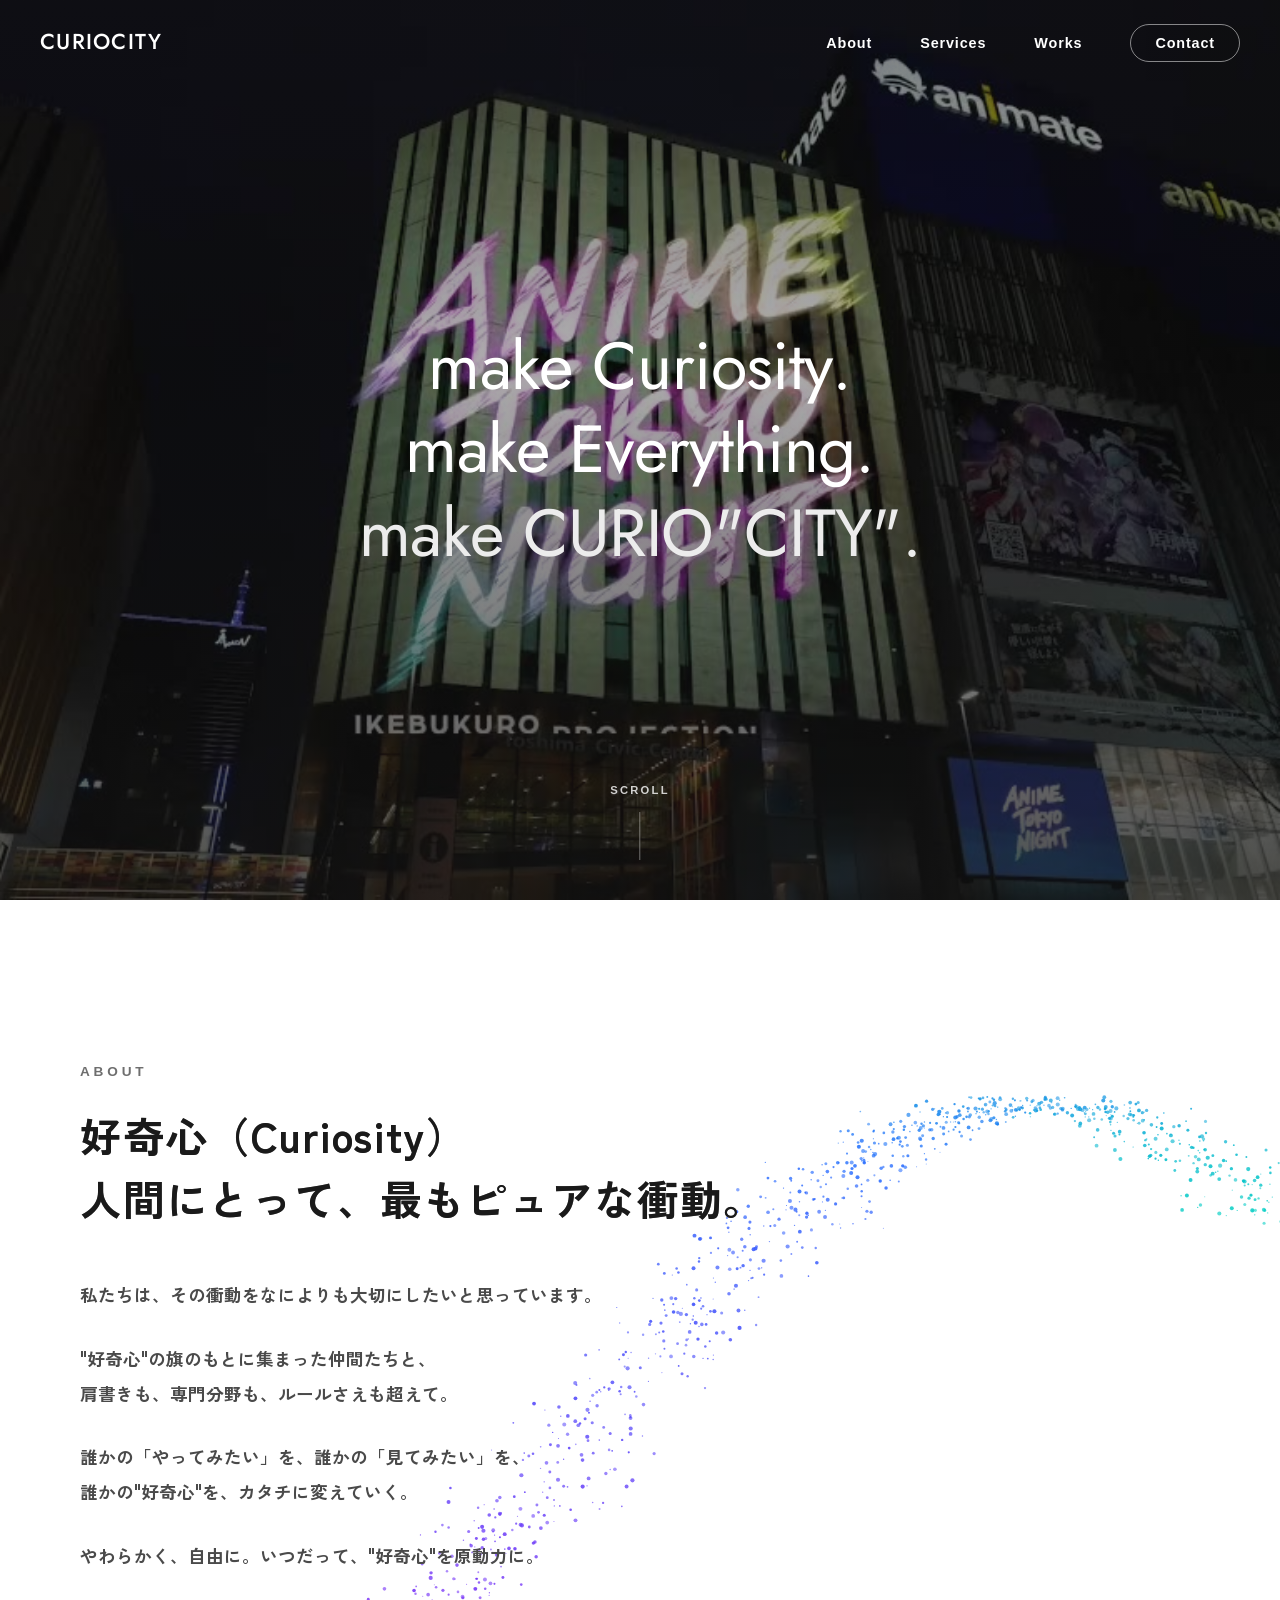
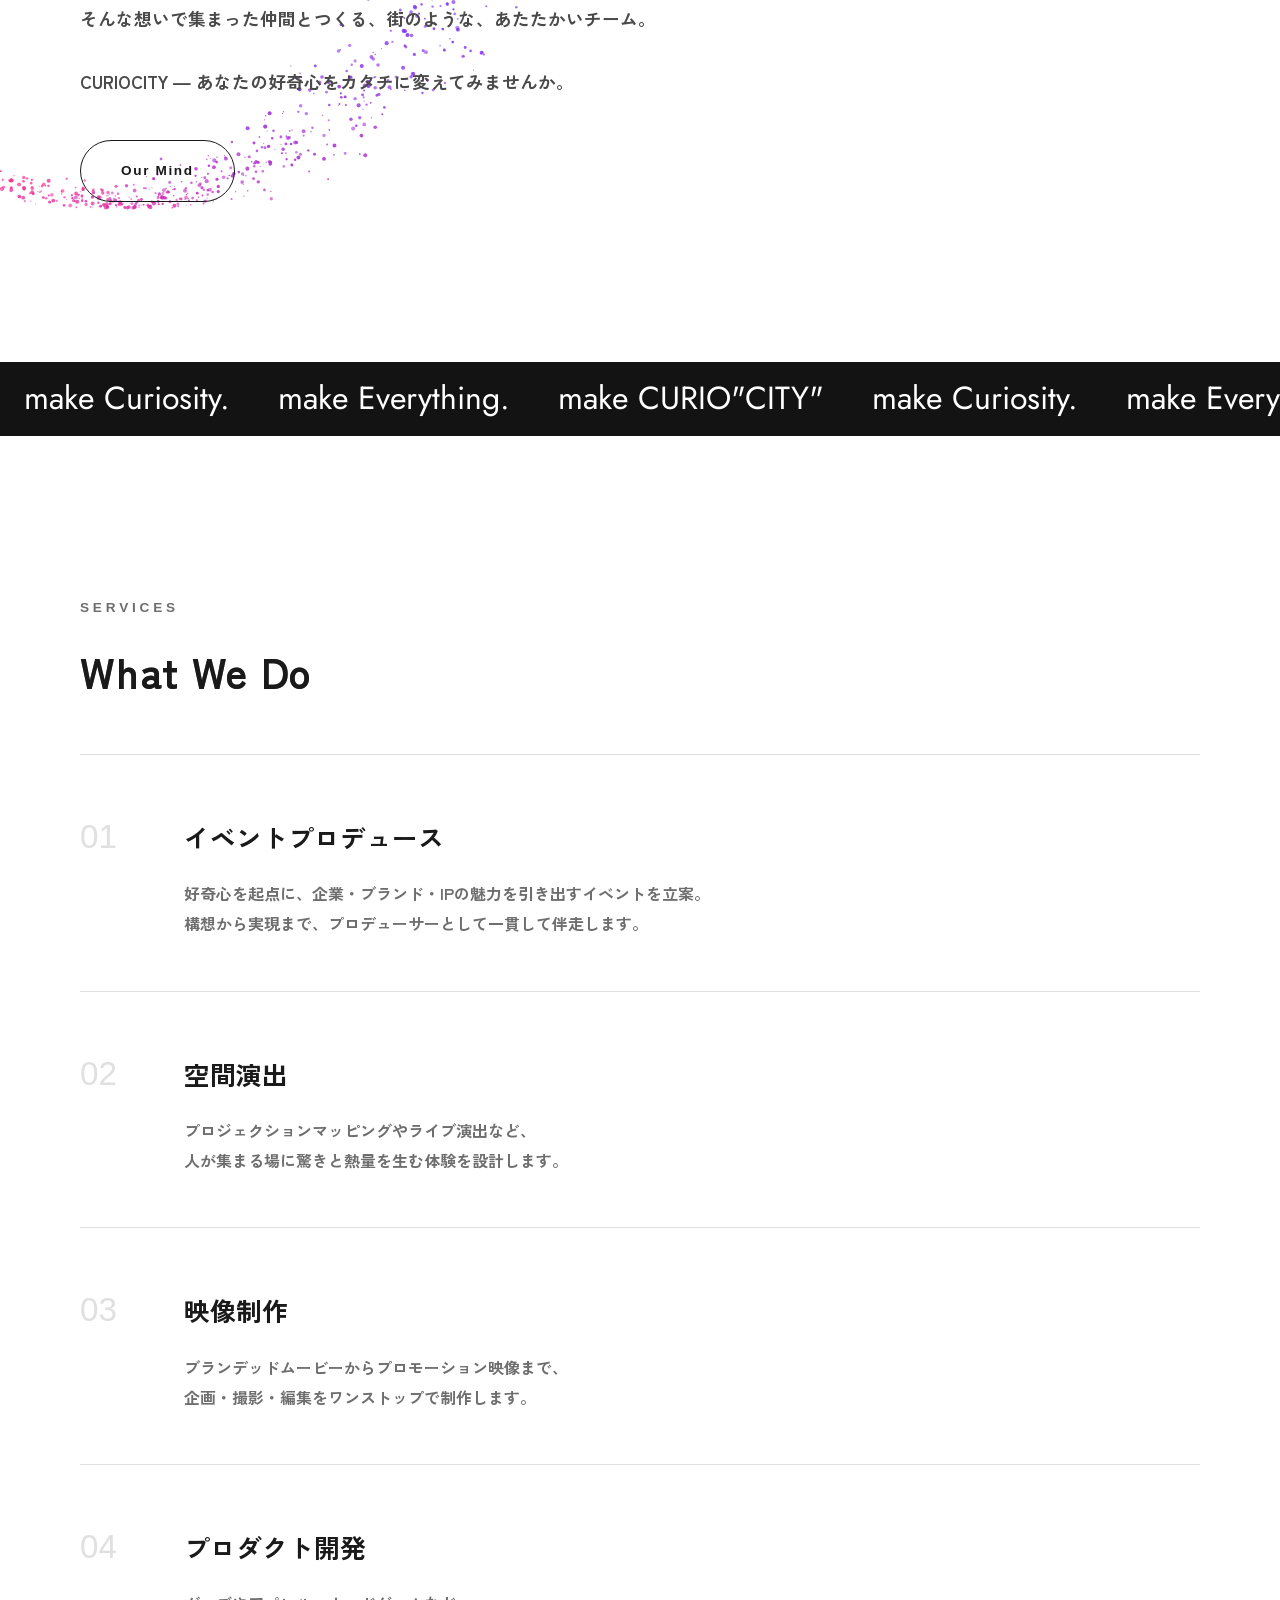
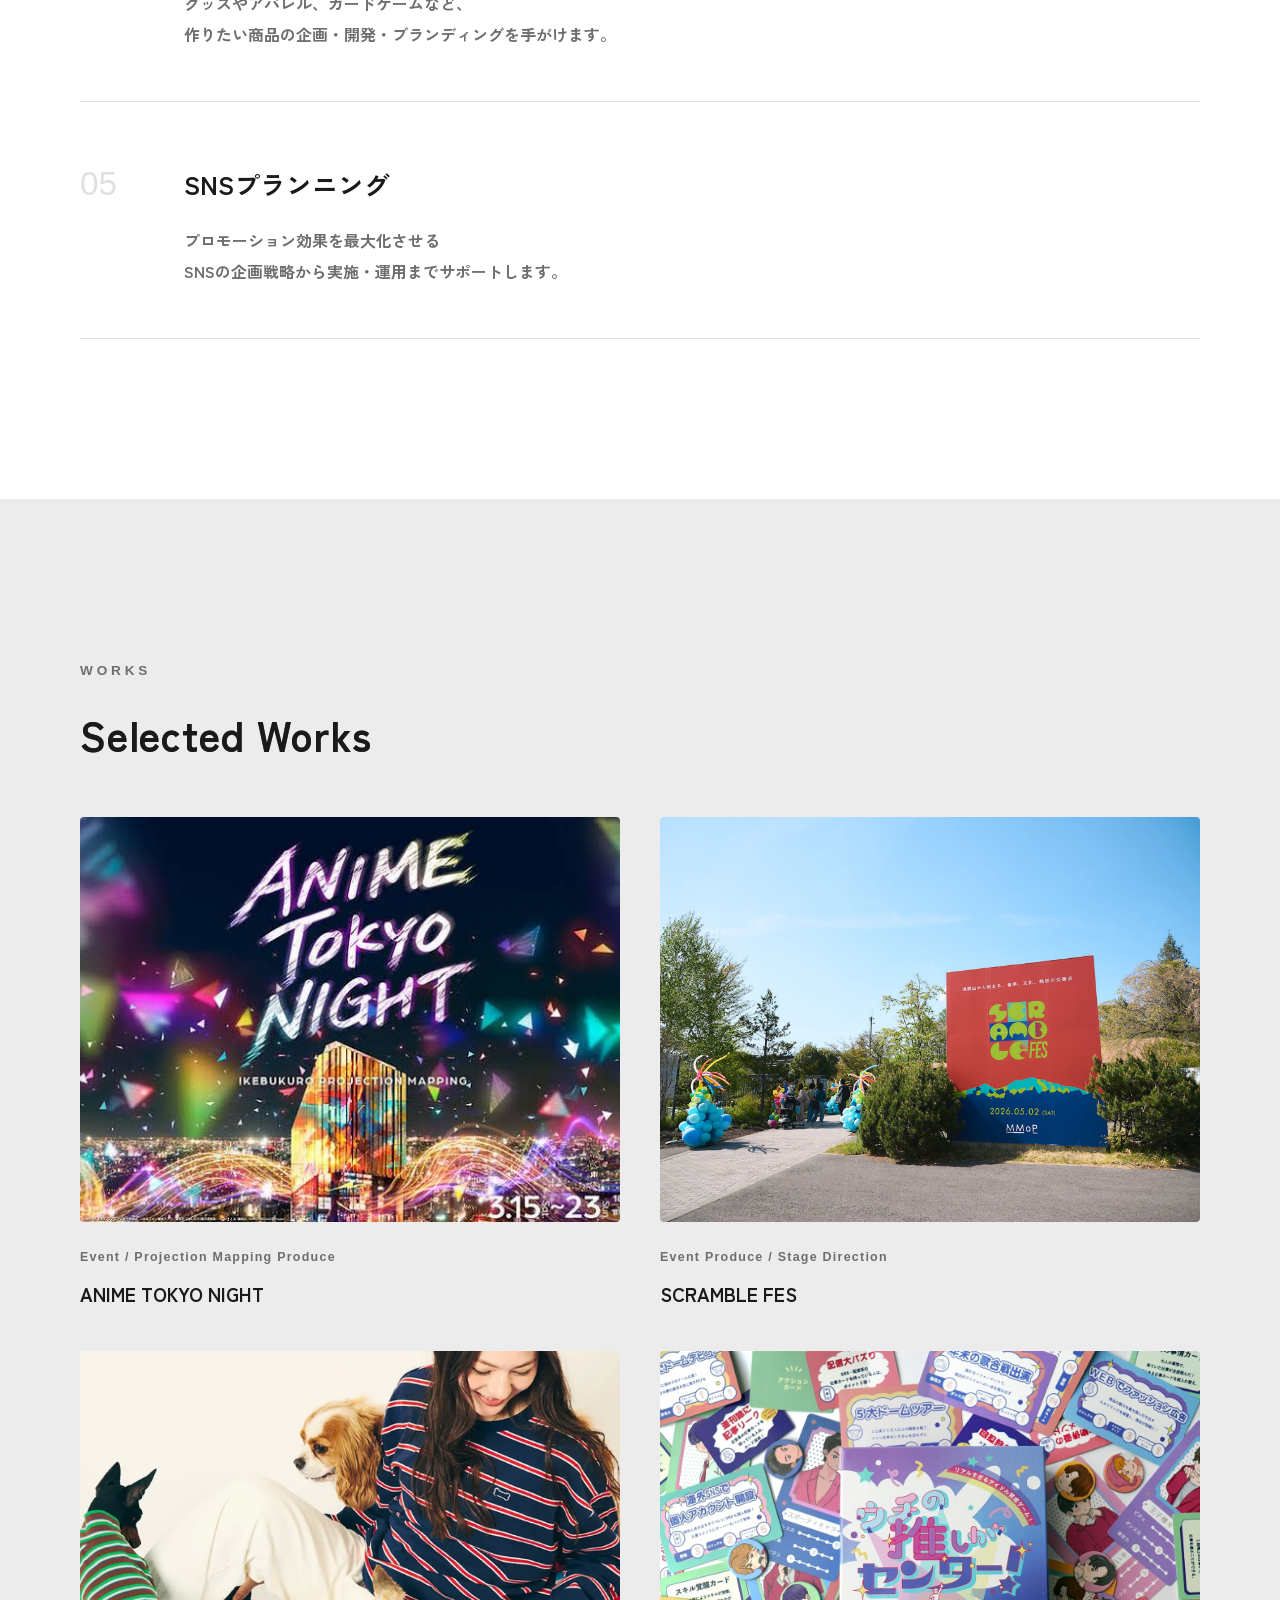
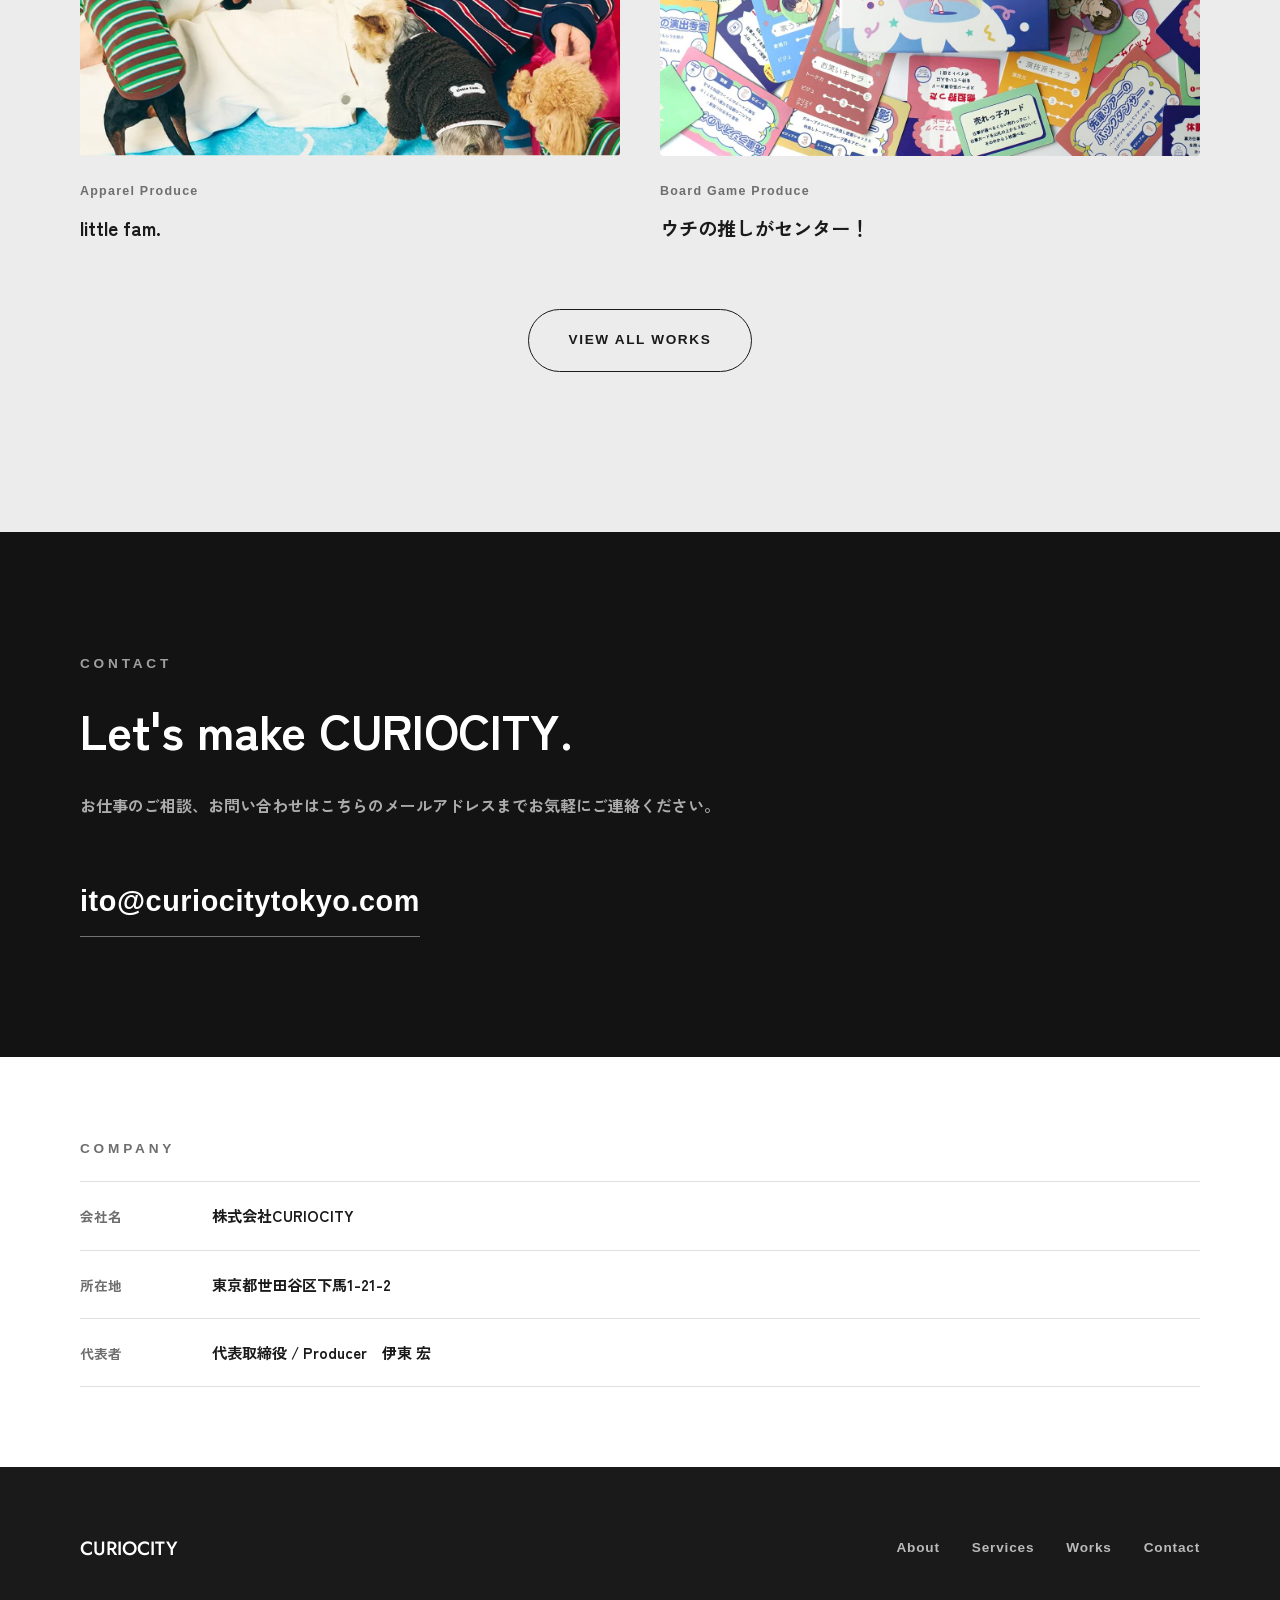
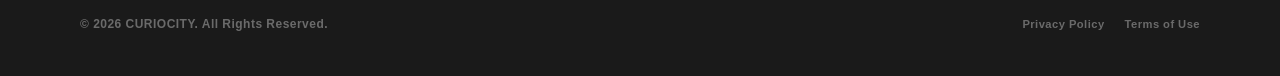
==== index.html @ e8bd50e6 "Swap Services and Works section order on the top page Services (What We Do) now comes before Works, " ====
<!DOCTYPE html>
<html lang="ja">
<head>
<!-- Google tag (gtag.js) -->
<script async src="https://www.googletagmanager.com/gtag/js?id=G-DSJXKPW8YB"></script>
<script>
  window.dataLayer = window.dataLayer || [];
  function gtag(){dataLayer.push(arguments);}
  gtag('js', new Date());

  gtag('config', 'G-DSJXKPW8YB');
</script>
<meta charset="UTF-8">
<meta name="viewport" content="width=device-width, initial-scale=1.0">
<title>CURIOCITY | 株式会社CURIOCITY</title>
<meta name="description" content="株式会社CURIOCITY公式サイト。make Curiosity. make Everything. make CURIO&quot;CITY&quot;. 好奇心を起点に、企画からプロデュースまで手がけるクリエイティブカンパニーです。">
<meta name="google-site-verification" content="-HKPCmeEyYdNkXvcB5tDwxfcOzmRRd4mxN6rxtYhbkk" />
<link rel="canonical" href="https://curiocitytokyo.com/">

<!-- Favicon -->
<link rel="icon" type="image/png" sizes="32x32" href="assets/icons/favicon-32.png">
<link rel="icon" type="image/png" sizes="16x16" href="assets/icons/favicon-16.png">
<link rel="apple-touch-icon" sizes="180x180" href="assets/icons/apple-touch-icon.png">
<link rel="icon" type="image/png" sizes="192x192" href="assets/icons/icon-192.png">

<!-- Open Graph / Facebook -->
<meta property="og:type" content="website">
<meta property="og:url" content="https://curiocitytokyo.com/">
<meta property="og:title" content="CURIOCITY | 株式会社CURIOCITY">
<meta property="og:description" content="make Curiosity. make Everything. make CURIO&quot;CITY&quot;. 好奇心を起点に、企画からプロデュースまで手がけるクリエイティブカンパニーです。">
<meta property="og:image" content="https://curiocitytokyo.com/assets/images/works/01-anime-tokyo-night.jpeg">
<meta property="og:locale" content="ja_JP">
<meta property="og:site_name" content="CURIOCITY">

<!-- Twitter -->
<meta name="twitter:card" content="summary_large_image">
<meta name="twitter:title" content="CURIOCITY | 株式会社CURIOCITY">
<meta name="twitter:description" content="make Curiosity. make Everything. make CURIO&quot;CITY&quot;. 好奇心を起点に、企画からプロデュースまで手がけるクリエイティブカンパニーです。">
<meta name="twitter:image" content="https://curiocitytokyo.com/assets/images/works/01-anime-tokyo-night.jpeg">

<link rel="preconnect" href="https://fonts.googleapis.com">
<link rel="preconnect" href="https://fonts.gstatic.com" crossorigin>
<link href="https://fonts.googleapis.com/css2?family=Zen+Kaku+Gothic+New:wght@300;400;500;700;900&family=Jost:wght@300;400;500;600;700&display=swap" rel="stylesheet">
<link rel="stylesheet" href="css/style.css">

<script type="application/ld+json">
{
  "@context": "https://schema.org",
  "@type": "Organization",
  "name": "株式会社CURIOCITY",
  "alternateName": "CURIOCITY",
  "url": "https://curiocitytokyo.com/",
  "email": "ito@curiocitytokyo.com",
  "address": {
    "@type": "PostalAddress",
    "streetAddress": "下馬1-21-2",
    "addressLocality": "世田谷区",
    "addressRegion": "東京都",
    "addressCountry": "JP"
  },
  "founder": {
    "@type": "Person",
    "name": "伊東 宏"
  }
}
</script>
</head>
<body>

<div class="cursor-dot" aria-hidden="true"></div>

<!-- ==================== HEADER ==================== -->
<header class="header" id="header">
  <div class="header__inner">
    <a href="#top" class="header__logo">CURIOCITY</a>

    <nav class="header__nav" id="header-nav">
      <ul class="header__nav-list">
        <li><a href="#about" class="nav-link">About</a></li>
        <li><a href="#services" class="nav-link">Services</a></li>
        <li><a href="#works" class="nav-link">Works</a></li>
        <li><a href="#contact" class="nav-link nav-link--cta">Contact</a></li>
      </ul>
    </nav>

    <button class="header__toggle" id="nav-toggle" aria-label="メニューを開く" aria-expanded="false" aria-controls="header-nav">
      <span></span>
      <span></span>
      <span></span>
    </button>
  </div>
</header>

<main id="top">

  <!-- ==================== HERO ==================== -->
  <section class="hero" id="hero">
    <div class="hero__media">
      <video class="hero__video" autoplay muted loop playsinline poster="assets/images/hero-poster.jpg">
        <source src="assets/video/hero.mp4" type="video/mp4">
      </video>
      <div class="hero__overlay"></div>
    </div>

    <div class="hero__content">
      <h1 class="hero__title">
        <span class="hero__title-line">make Curiosity.</span>
        <span class="hero__title-line">make Everything.</span>
        <span class="hero__title-line hero__title-line--accent">make CURIO"CITY".</span>
      </h1>
    </div>

    <div class="hero__scroll">
      <span>SCROLL</span>
      <div class="hero__scroll-line"></div>
    </div>
  </section>

  <!-- ==================== ABOUT ==================== -->
  <section class="about" id="about">
    <div class="about__motion" aria-hidden="true">
      <canvas class="about__canvas" id="about-particles"></canvas>
    </div>
    <div class="section-inner">
      <p class="section-label" data-reveal>ABOUT</p>
      <h2 class="section-title">
        <span class="text-reveal" data-text="好奇心（Curiosity）" aria-label="好奇心（Curiosity）"></span><br>
        <span class="text-reveal" data-text="人間にとって、最もピュアな衝動。" aria-label="人間にとって、最もピュアな衝動。"></span>
      </h2>
      <div class="about__text" data-reveal>
        <p>私たちは、その衝動をなによりも大切にしたいと思っています。</p>
        <p>
          "好奇心"の旗のもとに集まった仲間たちと、<br class="br-pc">
          肩書きも、専門分野も、ルールさえも超えて。
        </p>
        <p>
          誰かの「やってみたい」を、誰かの「見てみたい」を、<br class="br-pc">
          誰かの"好奇心"を、カタチに変えていく。
        </p>
        <p>やわらかく、自由に。いつだって、"好奇心"を原動力に。</p>
        <p>そんな想いで集まった仲間とつくる、街のような、あたたかいチーム。</p>
        <p>CURIOCITY ― あなたの好奇心をカタチに変えてみませんか。</p>
      </div>
      <div class="about__cta" data-reveal>
        <a href="about.html" class="btn-outline">Our Mind</a>
      </div>
    </div>
  </section>

  <!-- ==================== MARQUEE ==================== -->
  <section class="marquee" aria-hidden="true">
    <div class="marquee__track">
      <div class="marquee__group">
        <span>make Curiosity.</span>
        <span>make Everything.</span>
        <span>make CURIO"CITY"</span>
      </div>
      <div class="marquee__group">
        <span>make Curiosity.</span>
        <span>make Everything.</span>
        <span>make CURIO"CITY"</span>
      </div>
    </div>
  </section>

  <!-- ==================== SERVICES ==================== -->
  <section class="services" id="services">
    <div class="section-inner">
      <p class="section-label" data-reveal>SERVICES</p>
      <h2 class="section-title text-reveal" data-text="What We Do" aria-label="What We Do"></h2>

      <div class="services__list">
        <div class="service-item" data-reveal>
          <span class="service-item__num">01</span>
          <div class="service-item__body">
            <h3 class="service-item__title">イベントプロデュース</h3>
            <p class="service-item__text">
              好奇心を起点に、企業・ブランド・IPの魅力を引き出すイベントを立案。<br class="br-pc">
              構想から実現まで、プロデューサーとして一貫して伴走します。
            </p>
          </div>
        </div>

        <div class="service-item" data-reveal>
          <span class="service-item__num">02</span>
          <div class="service-item__body">
            <h3 class="service-item__title">空間演出</h3>
            <p class="service-item__text">
              プロジェクションマッピングやライブ演出など、<br class="br-pc">
              人が集まる場に驚きと熱量を生む体験を設計します。
            </p>
          </div>
        </div>

        <div class="service-item" data-reveal>
          <span class="service-item__num">03</span>
          <div class="service-item__body">
            <h3 class="service-item__title">映像制作</h3>
            <p class="service-item__text">
              ブランデッドムービーからプロモーション映像まで、<br class="br-pc">
              企画・撮影・編集をワンストップで制作します。
            </p>
          </div>
        </div>

        <div class="service-item" data-reveal>
          <span class="service-item__num">04</span>
          <div class="service-item__body">
            <h3 class="service-item__title">プロダクト開発</h3>
            <p class="service-item__text">
              グッズやアパレル、カードゲームなど、<br class="br-pc">
              作りたい商品の企画・開発・ブランディングを手がけます。
            </p>
          </div>
        </div>

        <div class="service-item" data-reveal>
          <span class="service-item__num">05</span>
          <div class="service-item__body">
            <h3 class="service-item__title">SNSプランニング</h3>
            <p class="service-item__text">
              プロモーション効果を最大化させる<br class="br-pc">
              SNSの企画戦略から実施・運用までサポートします。
            </p>
          </div>
        </div>
      </div>
    </div>
  </section>

  <!-- ==================== WORKS ==================== -->
  <section class="works" id="works">
    <div class="section-inner">
      <p class="section-label" data-reveal>WORKS</p>
      <h2 class="section-title text-reveal" data-text="Selected Works" aria-label="Selected Works"></h2>

      <div class="works__grid">
        <article class="work-card" data-reveal>
          <a href="https://www.youtube.com/watch?v=AjQzo8tjJ34" class="work-card__link" target="_blank" rel="noopener noreferrer">
            <div class="work-card__image">
              <img src="assets/images/works/01-anime-tokyo-night.jpeg" alt="ANIME TOKYO NIGHT" loading="lazy">
            </div>
            <div class="work-card__body">
              <span class="work-card__category">Event / Projection Mapping Produce</span>
              <h3 class="work-card__title">ANIME TOKYO NIGHT</h3>
            </div>
          </a>
        </article>

        <article class="work-card" data-reveal>
          <a href="https://scramble-fes.com/" class="work-card__link" target="_blank" rel="noopener noreferrer">
            <div class="work-card__image">
              <img src="assets/images/works/02-scramble-fes.jpg" alt="SCRAMBLE FES" loading="lazy">
            </div>
            <div class="work-card__body">
              <span class="work-card__category">Event Produce / Stage Direction</span>
              <h3 class="work-card__title">SCRAMBLE FES</h3>
            </div>
          </a>
        </article>

        <article class="work-card" data-reveal>
          <a href="https://littlefam.jp/" class="work-card__link" target="_blank" rel="noopener noreferrer">
            <div class="work-card__image">
              <img src="assets/images/works/03-little-fam.jpg" alt="little fam." loading="lazy">
            </div>
            <div class="work-card__body">
              <span class="work-card__category">Apparel Produce</span>
              <h3 class="work-card__title">little fam.</h3>
            </div>
          </a>
        </article>

        <article class="work-card" data-reveal>
          <a href="https://www.amazon.co.jp/dp/B0FD9FC2WZ" class="work-card__link" target="_blank" rel="noopener noreferrer">
            <div class="work-card__image">
              <img src="assets/images/works/04-oshi-center.jpg" alt="ウチの推しがセンター！" loading="lazy">
            </div>
            <div class="work-card__body">
              <span class="work-card__category">Board Game Produce</span>
              <h3 class="work-card__title">ウチの推しがセンター！</h3>
            </div>
          </a>
        </article>
      </div>

      <a href="works.html" class="btn-outline works__more" data-reveal>VIEW ALL WORKS</a>
    </div>
  </section>

  <!-- ==================== CONTACT ==================== -->
  <section class="contact" id="contact">
    <div class="section-inner">
      <p class="section-label section-label--light" data-reveal>CONTACT</p>
      <h2 class="contact__title text-reveal" data-text="Let's make CURIOCITY." aria-label="Let's make CURIOCITY."></h2>
      <p class="contact__lead" data-reveal>お仕事のご相談、お問い合わせはこちらのメールアドレスまでお気軽にご連絡ください。</p>

      <a href="mailto:ito@curiocitytokyo.com" class="contact__email" data-reveal>ito@curiocitytokyo.com</a>
    </div>
  </section>

  <!-- ==================== COMPANY ==================== -->
  <section class="company" id="company">
    <div class="section-inner">
      <p class="section-label" data-reveal>COMPANY</p>

      <dl class="company__list" data-reveal>
        <div class="company__row">
          <dt>会社名</dt>
          <dd>株式会社CURIOCITY</dd>
        </div>
        <div class="company__row">
          <dt>所在地</dt>
          <dd>東京都世田谷区下馬1-21-2</dd>
        </div>
        <div class="company__row">
          <dt>代表者</dt>
          <dd>代表取締役 / Producer　伊東 宏</dd>
        </div>
      </dl>
    </div>
  </section>

</main>

<!-- ==================== FOOTER ==================== -->
<footer class="footer">
  <div class="section-inner footer__inner">
    <a href="#top" class="footer__logo">CURIOCITY</a>
    <ul class="footer__nav">
      <li><a href="#about">About</a></li>
      <li><a href="#services">Services</a></li>
      <li><a href="#works">Works</a></li>
      <li><a href="#contact">Contact</a></li>
    </ul>
    <div class="footer__bottom">
      <p class="footer__copy">&copy; 2026 CURIOCITY. All Rights Reserved.</p>
      <div class="footer__legal">
        <a href="privacy-policy.html">Privacy Policy</a>
        <a href="terms-of-use.html">Terms of Use</a>
      </div>
    </div>
  </div>
</footer>

<script src="js/script.js?v=23"></script>
</body>
</html>
---- css/style.css ----
/* ==========================================================================
   CURICITY — style.css
   ========================================================================== */

:root {
  --color-white: #ffffff;
  --color-black: #131313;
  --color-dark: #1a1a1a;
  --color-dark-gray: #2b2b2b;
  --color-gray: #6e6e6e;
  --color-light-gray: #ececec;
  --color-border: #e0e0e0;

  --font-en: 'Helvetica Neue', Helvetica, Arial, sans-serif;
  --font-jp: 'Hiragino Kaku Gothic ProN', 'Hiragino Sans', 'Yu Gothic', YuGothic, 'Zen Kaku Gothic New', sans-serif;
  --font-logo: 'Futura', 'Jost', 'Avenir Next', sans-serif;

  --header-height: 84px;
  --header-height-sp: 64px;

  --ease: cubic-bezier(0.16, 1, 0.3, 1);
  --section-padding: 160px 0;
  --section-padding-sp: 96px 0;
}

/* ---------- Reset ---------- */
* {
  margin: 0;
  padding: 0;
  box-sizing: border-box;
}

html {
  scroll-behavior: smooth;
}

body {
  font-family: var(--font-jp);
  color: var(--color-dark);
  background: var(--color-white);
  line-height: 1.8;
  font-weight: 600;
  -webkit-font-smoothing: antialiased;
  overflow-x: hidden;
}

img {
  max-width: 100%;
  display: block;
}

a {
  color: inherit;
  text-decoration: none;
}

ul {
  list-style: none;
}

button {
  font-family: inherit;
  cursor: pointer;
  border: none;
  background: none;
}

input,
textarea {
  font-family: inherit;
  font-size: 1rem;
}

.section-inner {
  max-width: 1200px;
  margin: 0 auto;
  padding: 0 40px;
}

/* ---------- Reveal animation ---------- */
[data-reveal] {
  opacity: 0;
  transform: translateY(32px);
  transition: opacity 0.9s var(--ease), transform 0.9s var(--ease);
}

[data-reveal].is-visible {
  opacity: 1;
  transform: translateY(0);
}

/* ---------- Text reveal (gray sweep, then final color) ---------- */
.text-reveal {
  display: inline-block;
  position: relative;
  padding-bottom: 0.08em;
  margin-bottom: -0.08em;
}

.text-reveal::before,
.text-reveal::after {
  content: attr(data-text);
  display: inline-block;
  white-space: pre-wrap;
}

.text-reveal::before {
  color: var(--color-gray);
  clip-path: inset(0 100% 0 0);
}

.text-reveal::after {
  position: absolute;
  inset: 0;
  color: inherit;
  clip-path: inset(0 100% 0 0);
}

.text-reveal.is-revealing::before {
  clip-path: inset(0 0 0 0);
  transition: clip-path 0.8s var(--ease);
}

.text-reveal.is-revealing::after {
  clip-path: inset(0 0 0 0);
  transition: clip-path 0.8s var(--ease) 0.15s;
}

/* ---------- Buttons ---------- */
.btn-outline {
  display: inline-flex;
  align-items: center;
  justify-content: center;
  gap: 10px;
  padding: 18px 40px;
  font-family: var(--font-en);
  font-size: 0.85rem;
  letter-spacing: 0.12em;
  border-radius: 999px;
  transition: all 0.4s var(--ease);
}

.btn-outline {
  border: 1px solid var(--color-dark);
  color: var(--color-dark);
}

.btn-outline:hover {
  background: var(--color-dark);
  color: var(--color-white);
}

/* ==========================================================================
   HEADER
   ========================================================================== */

.header {
  position: fixed;
  top: 0;
  left: 0;
  width: 100%;
  height: var(--header-height);
  z-index: 1000;
  transition: background 0.4s var(--ease), height 0.4s var(--ease);
}

.header.is-scrolled {
  background: rgba(19, 19, 19, 0.85);
  backdrop-filter: blur(10px);
}

.header__inner {
  max-width: 1400px;
  margin: 0 auto;
  height: 100%;
  padding: 0 40px;
  display: flex;
  align-items: center;
  justify-content: space-between;
}

.header__logo {
  font-family: var(--font-logo);
  font-size: 1.35rem;
  font-weight: 500;
  letter-spacing: 0.06em;
  color: var(--color-white);
}

.header__nav-list {
  display: flex;
  align-items: center;
  gap: 48px;
}

.nav-link {
  font-family: var(--font-en);
  font-size: 0.9rem;
  font-weight: 600;
  letter-spacing: 0.06em;
  color: var(--color-white);
  position: relative;
  padding-bottom: 4px;
}

.nav-link::after {
  content: '';
  position: absolute;
  left: 0;
  bottom: 0;
  width: 0;
  height: 1px;
  background: currentColor;
  transition: width 0.4s var(--ease);
}

.nav-link:hover::after {
  width: 100%;
}

.nav-link--cta {
  border: 1px solid rgba(255, 255, 255, 0.5);
  padding: 10px 24px;
  border-radius: 999px;
}

.nav-link--cta::after {
  display: none;
}

.nav-link--cta:hover {
  background: var(--color-white);
  color: var(--color-dark);
}

/* ---------- Hamburger toggle ---------- */
.header__toggle {
  display: none;
  flex-direction: column;
  justify-content: center;
  align-items: flex-end;
  gap: 6px;
  width: 32px;
  height: 24px;
  z-index: 1001;
}

.header__toggle span {
  display: block;
  height: 1px;
  width: 100%;
  background: var(--color-white);
  transition: transform 0.4s var(--ease), opacity 0.3s var(--ease), width 0.4s var(--ease);
}

.header__toggle[aria-expanded="true"] span:nth-child(1) {
  transform: translateY(7px) rotate(45deg);
  width: 100%;
}

.header__toggle[aria-expanded="true"] span:nth-child(2) {
  opacity: 0;
}

.header__toggle[aria-expanded="true"] span:nth-child(3) {
  transform: translateY(-7px) rotate(-45deg);
  width: 100%;
}

/* ==========================================================================
   HERO
   ========================================================================== */

.hero {
  position: relative;
  height: 100vh;
  min-height: 560px;
  display: flex;
  flex-direction: column;
  justify-content: center;
  align-items: center;
  overflow: hidden;
  background: var(--color-black);
}

.hero__media {
  position: absolute;
  inset: 0;
  z-index: 0;
}

.hero__video {
  width: 100%;
  height: 100%;
  object-fit: cover;
}

.hero__overlay {
  position: absolute;
  inset: 0;
  background: linear-gradient(180deg, rgba(19, 19, 19, 0.55) 0%, rgba(19, 19, 19, 0.35) 40%, rgba(19, 19, 19, 0.75) 100%);
}

.hero__content {
  position: relative;
  z-index: 1;
  text-align: center;
  color: var(--color-white);
  padding: 0 24px;
}

.hero__title {
  font-family: var(--font-logo);
  font-weight: 400;
  line-height: 1.25;
  font-size: clamp(1.9rem, 5.2vw, 4.2rem);
  letter-spacing: -0.01em;
}

.hero__title-line {
  display: block;
  opacity: 0;
}

.hero__title-line.is-revealing {
  opacity: 1;
}

.hero__title-char {
  display: inline-block;
}

.hero__title-line--accent {
  color: var(--color-light-gray);
}

.hero__lead {
  margin-top: 28px;
  font-size: 1.05rem;
  letter-spacing: 0.04em;
  opacity: 0.9;
}

.hero__scroll {
  position: absolute;
  bottom: 40px;
  left: 50%;
  transform: translateX(-50%);
  z-index: 1;
  display: flex;
  flex-direction: column;
  align-items: center;
  gap: 12px;
  color: var(--color-white);
}

.hero__scroll span {
  font-family: var(--font-en);
  font-size: 0.7rem;
  letter-spacing: 0.2em;
  opacity: 0.8;
}

.hero__scroll-line {
  width: 1px;
  height: 48px;
  background: rgba(255, 255, 255, 0.4);
  overflow: hidden;
  position: relative;
}

.hero__scroll-line::after {
  content: '';
  position: absolute;
  top: -100%;
  left: 0;
  width: 100%;
  height: 100%;
  background: var(--color-white);
  animation: scrollLine 1.8s infinite ease-in-out;
}

@keyframes scrollLine {
  0% { top: -100%; }
  60% { top: 100%; }
  100% { top: 100%; }
}

/* ==========================================================================
   SECTION COMMON
   ========================================================================== */

.section-label {
  font-family: var(--font-en);
  font-size: 0.85rem;
  font-weight: 600;
  letter-spacing: 0.28em;
  color: var(--color-gray);
  margin-bottom: 20px;
}

.section-label--light {
  color: rgba(255, 255, 255, 0.6);
}

.section-title {
  font-family: var(--font-jp);
  font-size: clamp(1.7rem, 3.4vw, 2.6rem);
  font-weight: 700;
  line-height: 1.5;
  letter-spacing: 0.02em;
  margin-bottom: 48px;
}

/* ==========================================================================
   ABOUT
   ========================================================================== */

.about {
  padding: var(--section-padding);
  position: relative;
  overflow: hidden;
}

.about > .section-inner {
  position: relative;
  z-index: 1;
}

.about__motion {
  position: absolute;
  inset: 0;
  z-index: 0;
  pointer-events: none;
}

.about__canvas {
  display: block;
  width: 100%;
  height: 100%;
}

.about__text {
  max-width: 640px;
  color: #4a4a4a;
  font-size: 1.1rem;
  line-height: 2;
}

.about__text p + p {
  margin-top: 1.6em;
}

.about__cta {
  margin-top: 40px;
}

/* ==========================================================================
   MARQUEE
   ========================================================================== */

.marquee {
  background: var(--color-black);
  overflow: hidden;
  padding: 8px 0;
  animation: marquee-blink-bg 2s steps(1) infinite;
}

.marquee__track {
  display: flex;
  width: max-content;
  animation: marquee-scroll 22s linear infinite;
}

.marquee__group {
  display: flex;
  align-items: center;
  flex-shrink: 0;
}

.marquee__group span {
  font-family: var(--font-logo);
  font-weight: 400;
  font-size: clamp(1.1rem, 3vw, 2rem);
  color: var(--color-white);
  white-space: nowrap;
  padding: 0 24px;
  animation: marquee-blink-text 2s steps(1) infinite;
}

@keyframes marquee-blink-bg {
  0%, 19% {
    background: #131313;
  }
  20%, 39% {
    background: #ff2d8a;
  }
  40%, 59% {
    background: #00d1c1;
  }
  60%, 79% {
    background: #ffd400;
  }
  80%, 100% {
    background: #7b2ff7;
  }
}

@keyframes marquee-blink-text {
  0%, 19% {
    color: var(--color-white);
  }
  20%, 39% {
    color: var(--color-white);
  }
  40%, 59% {
    color: var(--color-dark);
  }
  60%, 79% {
    color: var(--color-dark);
  }
  80%, 100% {
    color: var(--color-white);
  }
}

@keyframes marquee-scroll {
  from {
    transform: translateX(0);
  }
  to {
    transform: translateX(-50%);
  }
}

/* ==========================================================================
   WORKS
   ========================================================================== */

.works {
  padding: var(--section-padding);
  background: var(--color-light-gray);
}

.works--page {
  padding-top: calc(var(--header-height) + 80px);
}

.works__grid {
  display: grid;
  grid-template-columns: repeat(2, 1fr);
  gap: 40px;
}

.work-card__link {
  display: block;
}

.work-card__image {
  aspect-ratio: 4 / 3;
  background: linear-gradient(135deg, var(--color-dark-gray) 0%, var(--color-black) 100%);
  border-radius: 4px;
  overflow: hidden;
  transition: transform 0.6s var(--ease);
}

.work-card__image img {
  width: 100%;
  height: 100%;
  object-fit: cover;
}

.work-card:hover .work-card__image {
  transform: scale(1.02);
}

.work-card__body {
  margin-top: 24px;
  display: flex;
  flex-direction: column;
  gap: 8px;
}

.work-card__category {
  font-family: var(--font-en);
  font-size: 0.78rem;
  letter-spacing: 0.1em;
  color: var(--color-gray);
}

.work-card__title {
  font-size: 1.2rem;
  font-weight: 700;
}

.works__more {
  margin-top: 64px;
  display: flex;
  width: fit-content;
  margin-left: auto;
  margin-right: auto;
}

/* ==========================================================================
   SERVICES
   ========================================================================== */

.services {
  padding: var(--section-padding);
}

.services__list {
  border-top: 1px solid var(--color-border);
}

.service-item {
  display: flex;
  align-items: baseline;
  gap: 40px;
  padding: 52px 0;
  border-bottom: 1px solid var(--color-border);
  transition: padding 0.4s var(--ease);
}

.service-item__num {
  font-family: var(--font-en);
  font-size: clamp(1.6rem, 2.6vw, 2.1rem);
  font-weight: 500;
  color: var(--color-border);
  flex-shrink: 0;
  width: 64px;
}

.service-item__title {
  font-size: 1.6rem;
  font-weight: 700;
  margin-bottom: 18px;
  color: var(--color-dark);
}

.service-item__text {
  color: var(--color-gray);
  max-width: 560px;
  font-size: 1rem;
  line-height: 1.9;
}

/* ==========================================================================
   CONTACT
   ========================================================================== */

.contact {
  padding: 120px 0;
  background: var(--color-black);
  color: var(--color-white);
}

.contact__title {
  font-family: var(--font-jp);
  font-size: clamp(1.9rem, 4vw, 3rem);
  font-weight: 700;
  line-height: 1.4;
  margin-bottom: 24px;
}

.contact__lead {
  color: rgba(255, 255, 255, 0.65);
  margin-bottom: 56px;
}

.contact__email {
  display: inline-block;
  font-family: var(--font-en);
  font-size: clamp(1.3rem, 3vw, 1.8rem);
  letter-spacing: 0.02em;
  color: var(--color-white);
  padding-bottom: 8px;
  border-bottom: 1px solid rgba(255, 255, 255, 0.4);
  transition: opacity 0.3s var(--ease), border-color 0.3s var(--ease);
}

.contact__email:hover {
  opacity: 0.7;
  border-color: var(--color-white);
}

/* ==========================================================================
   COMPANY
   ========================================================================== */

.company {
  padding: 80px 0;
}

.company__list {
  border-top: 1px solid var(--color-border);
}

.company__row {
  display: flex;
  align-items: baseline;
  gap: 32px;
  padding: 20px 0;
  border-bottom: 1px solid var(--color-border);
}

.company__row dt {
  width: 100px;
  flex-shrink: 0;
  color: var(--color-gray);
  font-size: 0.85rem;
}

.company__row dd {
  color: var(--color-dark);
  font-size: 0.95rem;
}

/* ==========================================================================
   ABOUT HERO (about.html)
   ========================================================================== */

.about-hero {
  position: relative;
  overflow: hidden;
  padding-top: calc(var(--header-height) + 120px);
  padding-bottom: 120px;
}

.about-hero__motion {
  position: absolute;
  inset: 0;
  z-index: 0;
  overflow: hidden;
  pointer-events: none;
}

.about-hero .section-inner {
  position: relative;
  z-index: 1;
}

.about-hero__title {
  font-family: var(--font-logo);
  font-weight: 400;
  font-size: clamp(1.5rem, 3.6vw, 2.5rem);
  line-height: 1.5;
  letter-spacing: 0.01em;
  max-width: 900px;
  margin-bottom: 48px;
}

.about-hero__lead {
  max-width: 720px;
  color: #4a4a4a;
  font-size: 1.05rem;
  line-height: 2;
}

.about-hero__lead p + p {
  margin-top: 1.6em;
}

/* ---------- Ripple motion (multiple overlapping sources) ---------- */
.ripple-group {
  position: absolute;
  width: 1px;
  height: 1px;
}

.ripple-group--1 { top: 15%; left: 68%; }
.ripple-group--2 { top: 38%; left: 92%; }
.ripple-group--3 { top: 58%; left: 58%; }
.ripple-group--4 { top: 78%; left: 86%; }
.ripple-group--5 { top: 92%; left: 42%; }

.ripple {
  position: absolute;
  top: 0;
  left: 0;
  width: 140px;
  height: 140px;
  border: 1px solid rgba(110, 110, 110, 0.32);
  border-radius: 50%;
  transform: translate(-50%, -50%) scale(0.2);
  opacity: 0;
  animation: ripple-expand 5.5s cubic-bezier(0.2, 0.6, 0.4, 1) infinite;
}

.ripple-group--1 .ripple { animation-duration: 5.5s; animation-delay: 0s; }
.ripple-group--1 .ripple:nth-child(2) { animation-delay: 1.8s; }
.ripple-group--1 .ripple:nth-child(3) { animation-delay: 3.6s; }

.ripple-group--2 .ripple { animation-duration: 6.5s; animation-delay: 0.8s; width: 110px; height: 110px; }
.ripple-group--2 .ripple:nth-child(2) { animation-delay: 2.9s; }
.ripple-group--2 .ripple:nth-child(3) { animation-delay: 5s; }

.ripple-group--3 .ripple { animation-duration: 4.8s; animation-delay: 2.2s; width: 160px; height: 160px; }
.ripple-group--3 .ripple:nth-child(2) { animation-delay: 3.8s; }
.ripple-group--3 .ripple:nth-child(3) { animation-delay: 5.4s; }

.ripple-group--4 .ripple { animation-duration: 7s; animation-delay: 1.5s; width: 100px; height: 100px; }
.ripple-group--4 .ripple:nth-child(2) { animation-delay: 3.8s; }
.ripple-group--4 .ripple:nth-child(3) { animation-delay: 6.1s; }

.ripple-group--5 .ripple { animation-duration: 6s; animation-delay: 3.2s; width: 130px; height: 130px; }
.ripple-group--5 .ripple:nth-child(2) { animation-delay: 5.2s; }
.ripple-group--5 .ripple:nth-child(3) { animation-delay: 7.2s; }

@keyframes ripple-expand {
  0% {
    transform: translate(-50%, -50%) scale(0.2);
    opacity: 0.5;
  }
  70% {
    opacity: 0.15;
  }
  100% {
    transform: translate(-50%, -50%) scale(5.5);
    opacity: 0;
  }
}

/* ==========================================================================
   LEGAL PAGES (Privacy Policy / Terms of Use)
   ========================================================================== */

.legal {
  padding: var(--section-padding);
}

.legal--page {
  padding-top: calc(var(--header-height) + 80px);
}

.legal__updated {
  color: var(--color-gray);
  font-size: 0.85rem;
  margin-bottom: 56px;
}

.legal__content {
  max-width: 100%;
}

.legal__content h2 {
  font-size: 1.2rem;
  font-weight: 700;
  margin-top: 56px;
  margin-bottom: 16px;
}

.legal__content h2:first-child {
  margin-top: 0;
}

.legal__content p {
  color: var(--color-gray);
  line-height: 1.9;
}

.legal__content p + p {
  margin-top: 1.4em;
}

.legal__content ul {
  color: var(--color-gray);
  line-height: 1.9;
  padding-left: 1.4em;
  margin-top: 1em;
}

.legal__content li + li {
  margin-top: 0.4em;
}

/* ==========================================================================
   FOOTER
   ========================================================================== */

.footer {
  background: var(--color-dark);
  color: rgba(255, 255, 255, 0.7);
  padding: 64px 0 40px;
}

.footer__inner {
  display: flex;
  flex-wrap: wrap;
  align-items: center;
  justify-content: space-between;
  gap: 32px;
}

.footer__bottom {
  width: 100%;
  display: flex;
  align-items: baseline;
  justify-content: space-between;
  gap: 24px;
  margin-top: 16px;
}

.footer__logo {
  font-family: var(--font-logo);
  font-size: 1.2rem;
  font-weight: 500;
  color: var(--color-white);
}

.footer__nav {
  display: flex;
  gap: 32px;
  font-family: var(--font-en);
  font-size: 0.85rem;
  letter-spacing: 0.06em;
}

.footer__legal {
  display: flex;
  gap: 20px;
  font-family: var(--font-en);
  font-size: 0.7rem;
  letter-spacing: 0.04em;
  opacity: 0.5;
}

.footer__copy {
  font-family: var(--font-en);
  font-size: 0.75rem;
  letter-spacing: 0.04em;
  opacity: 0.5;
}

/* ==========================================================================
   RESPONSIVE — Tablet
   ========================================================================== */

@media (max-width: 1024px) {
  .section-inner {
    padding: 0 32px;
  }

  .works__grid {
    gap: 32px;
  }
}

/* ==========================================================================
   RESPONSIVE — Mobile (SP)
   ========================================================================== */

@media (max-width: 768px) {
  :root {
    --section-padding: var(--section-padding-sp);
  }

  .br-pc {
    display: none;
  }

  .contact {
    padding: 80px 0;
  }

  .works--page {
    padding-top: calc(var(--header-height-sp) + 48px);
  }

  .legal--page {
    padding-top: calc(var(--header-height-sp) + 48px);
  }

  .header {
    height: var(--header-height-sp);
  }

  .header__inner {
    padding: 0 20px;
  }

  .header__toggle {
    display: flex;
  }

  .header__nav {
    position: fixed;
    top: 0;
    right: 0;
    width: 78%;
    max-width: 340px;
    height: 100vh;
    background: var(--color-black);
    transform: translateX(100%);
    transition: transform 0.5s var(--ease);
    display: flex;
    align-items: center;
    z-index: 1000;
  }

  .header__nav.is-open {
    transform: translateX(0);
  }

  .header__nav-list {
    flex-direction: column;
    align-items: flex-start;
    gap: 32px;
    padding: 0 40px;
  }

  .nav-link {
    font-size: 1.1rem;
  }

  .section-inner {
    padding: 0 24px;
  }

  .section-title {
    margin-bottom: 32px;
  }

  .works__grid {
    grid-template-columns: 1fr;
    gap: 48px;
  }

  .service-item {
    flex-direction: column;
    align-items: flex-start;
    gap: 12px;
    padding: 32px 0;
  }

  .footer__inner {
    flex-direction: column;
    align-items: flex-start;
    gap: 24px;
  }

  .footer__bottom {
    flex-direction: column;
    align-items: flex-start;
    gap: 12px;
  }
}

@media (max-width: 480px) {
  .btn-outline {
    padding: 16px 32px;
    font-size: 0.8rem;
  }

  .company__row {
    flex-direction: column;
    gap: 6px;
    padding: 16px 0;
  }
}

/* ---------- Reduced motion ---------- */
@media (prefers-reduced-motion: reduce) {
  html {
    scroll-behavior: auto;
  }

  [data-reveal] {
    opacity: 1;
    transform: none;
    transition: none;
  }

  .text-reveal::before,
  .text-reveal::after {
    transition: none;
  }

  .text-reveal::after {
    clip-path: inset(0 0 0 0);
  }

  .ripple {
    animation: none;
    opacity: 0;
  }

  .hero__scroll-line::after {
    animation: none;
  }

  .marquee__track {
    animation: none;
  }

  .marquee {
    animation: none;
  }

  .marquee__group span {
    animation: none;
    color: var(--color-white);
  }

  .hero__title-line {
    opacity: 1;
  }

}
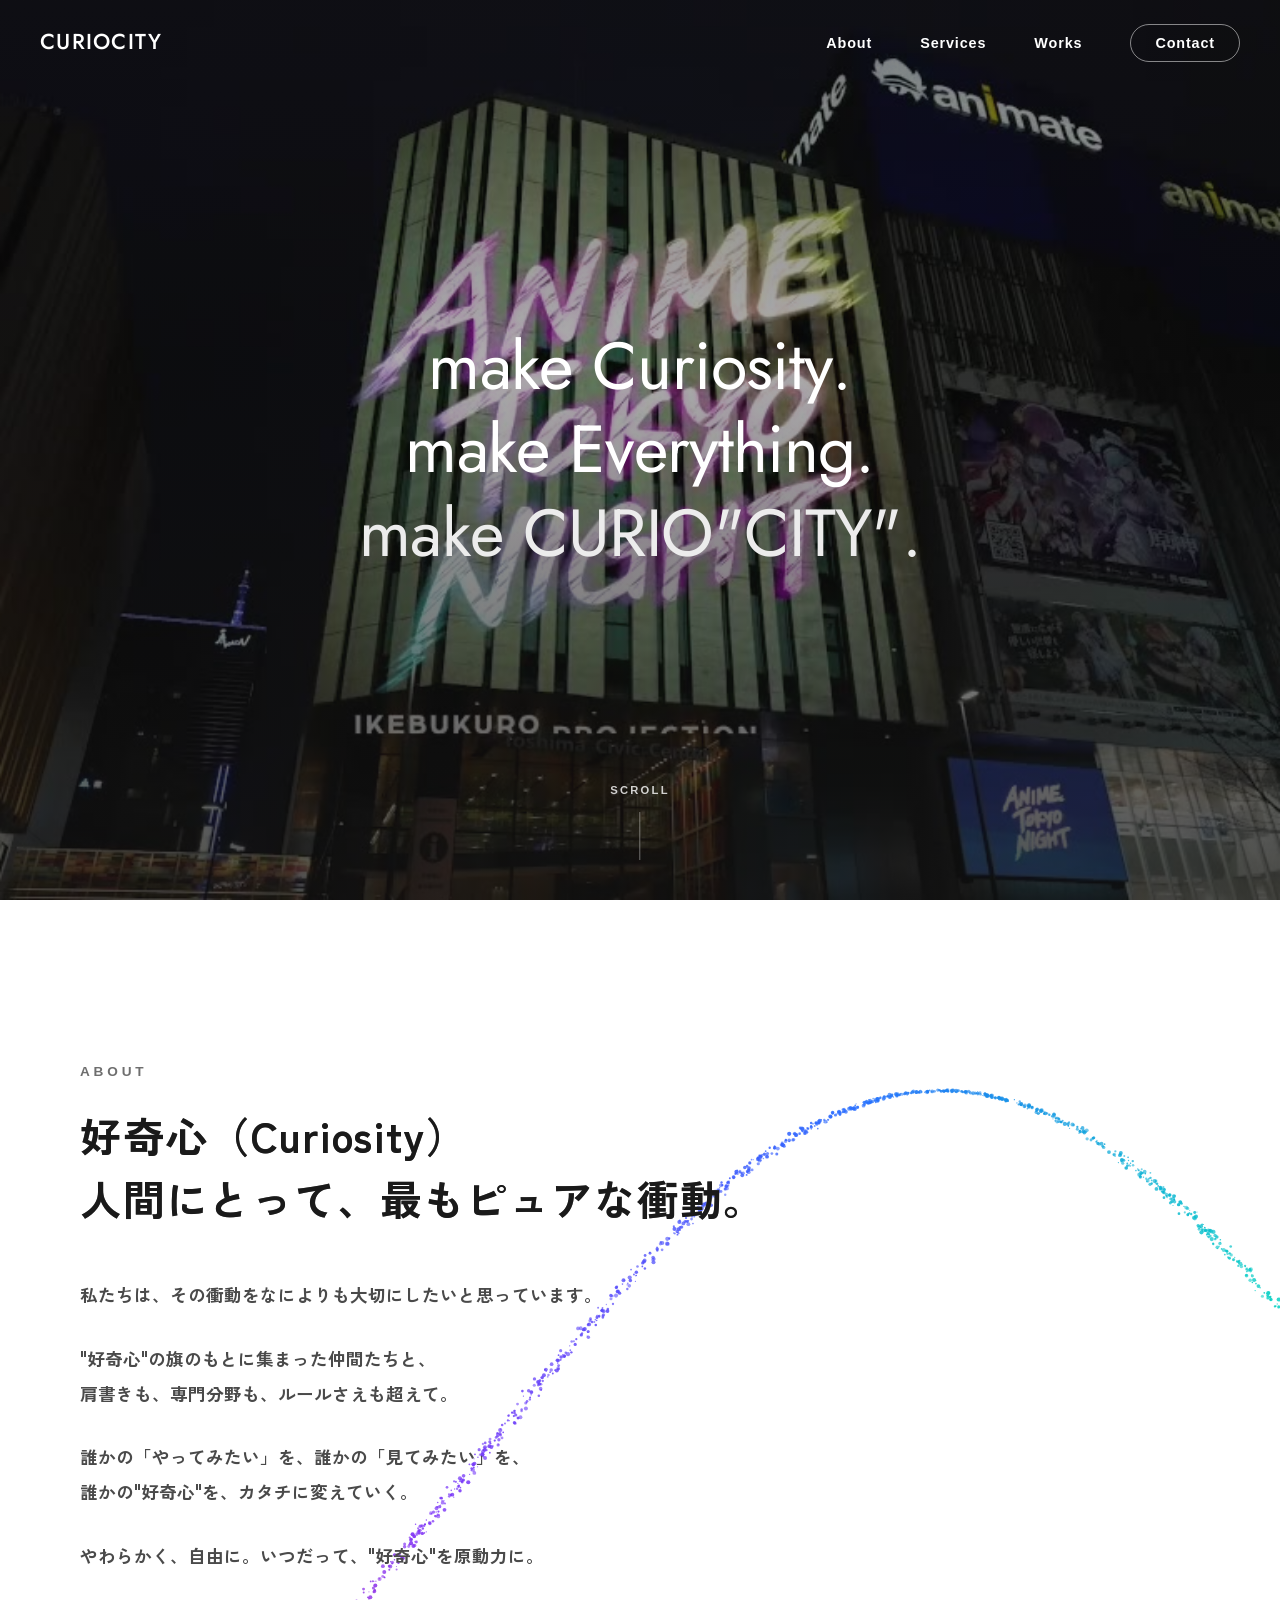
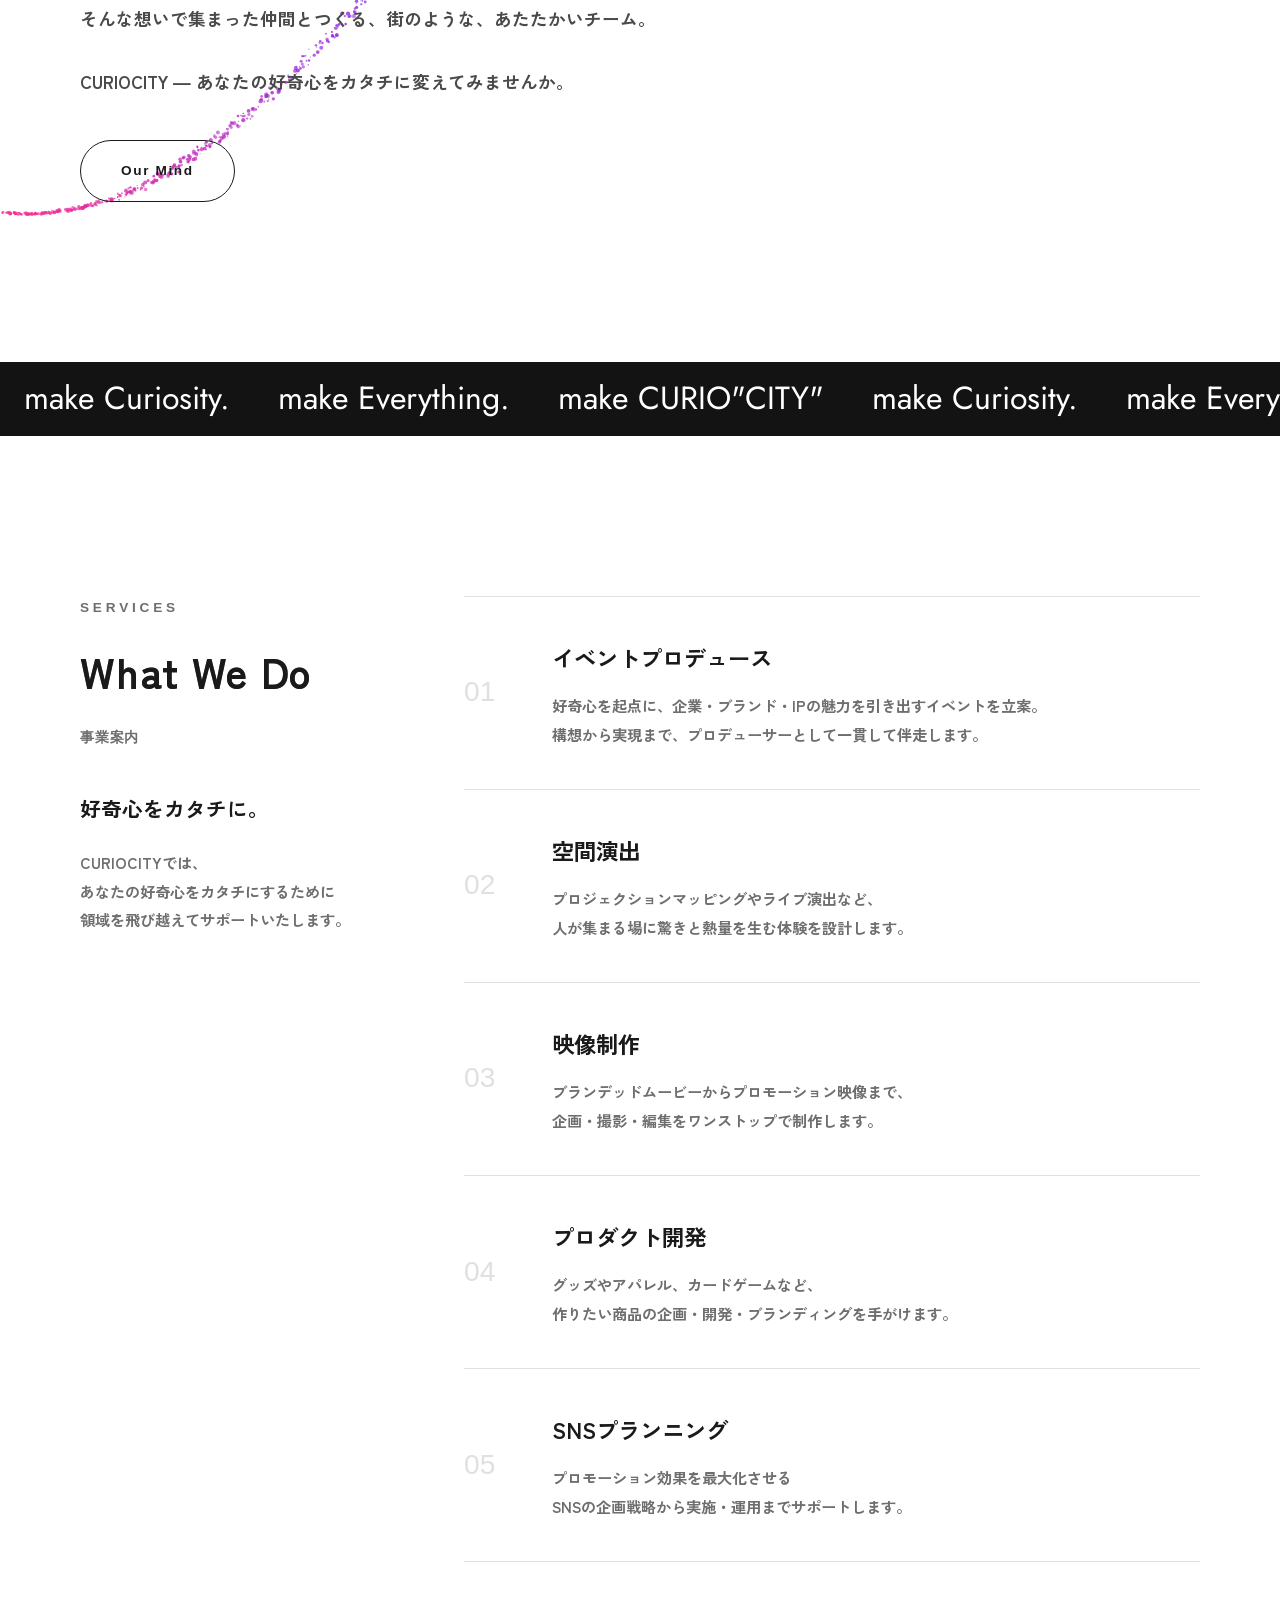
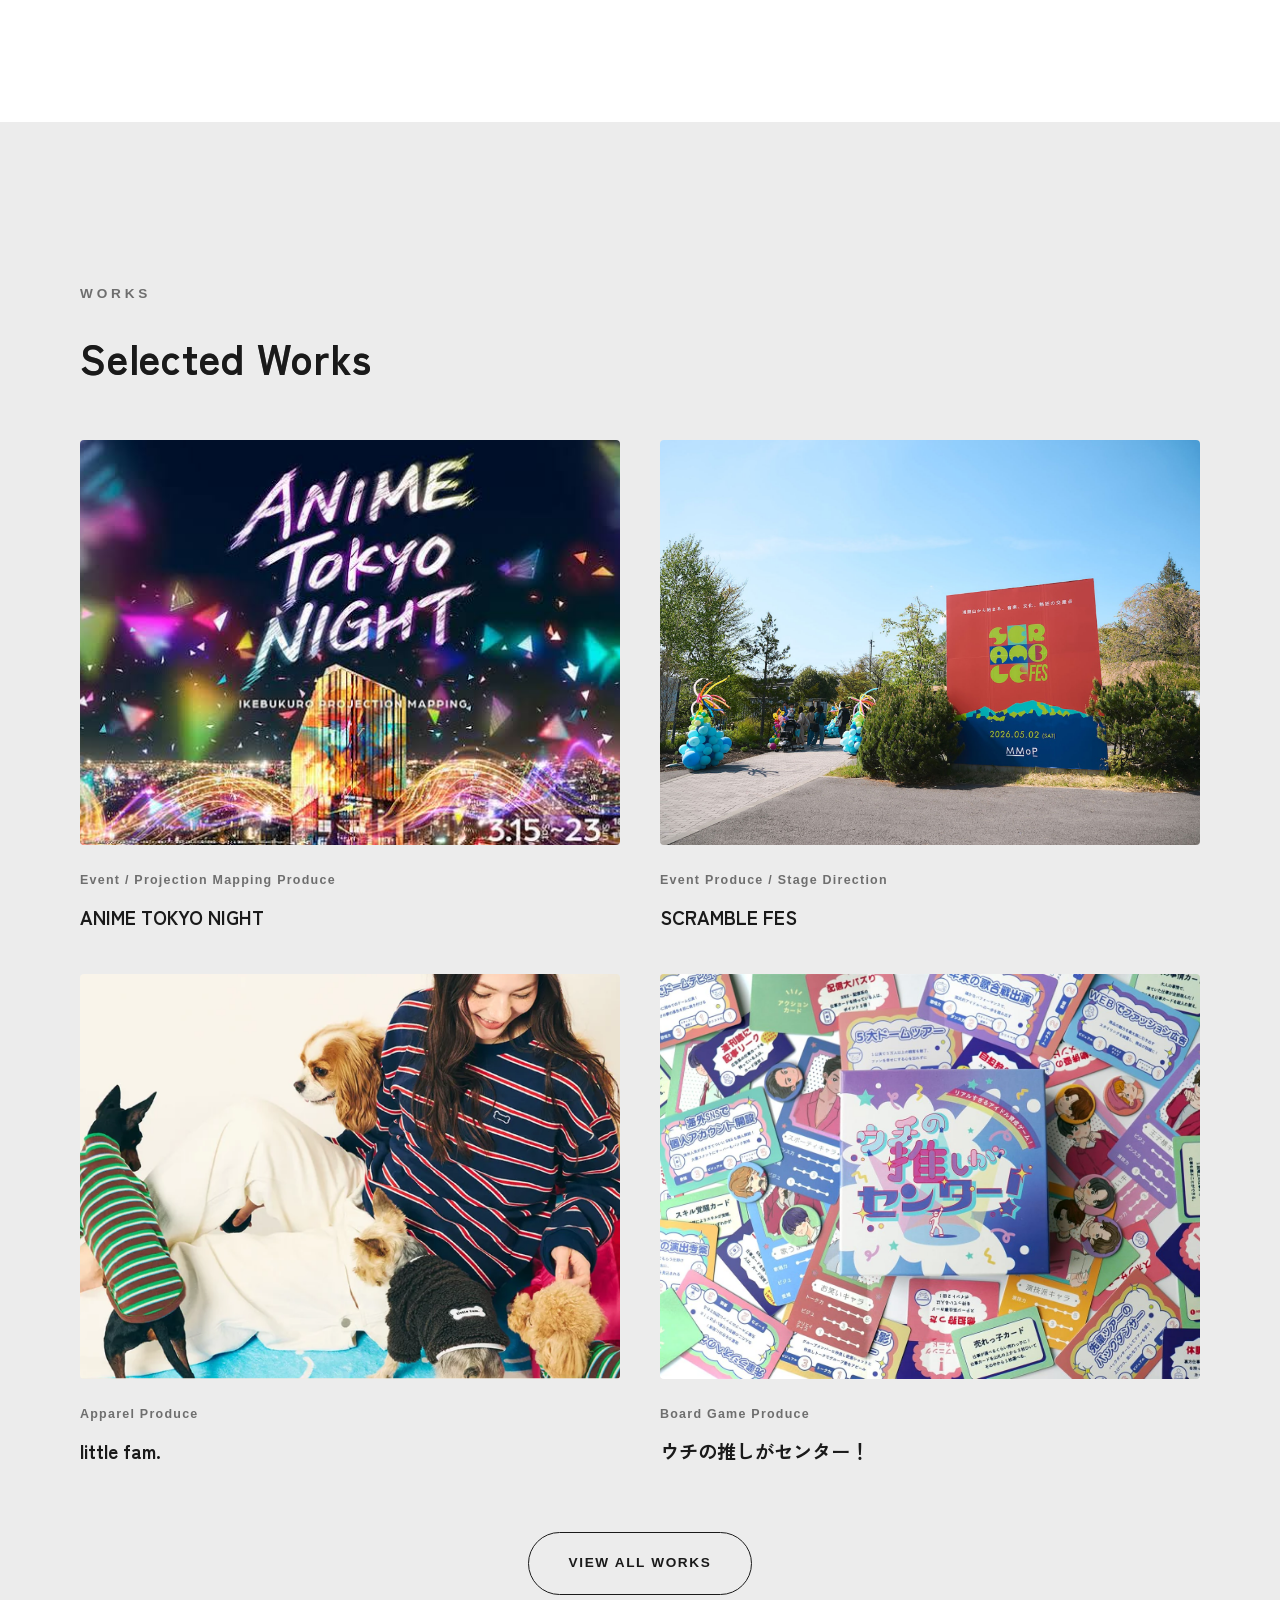
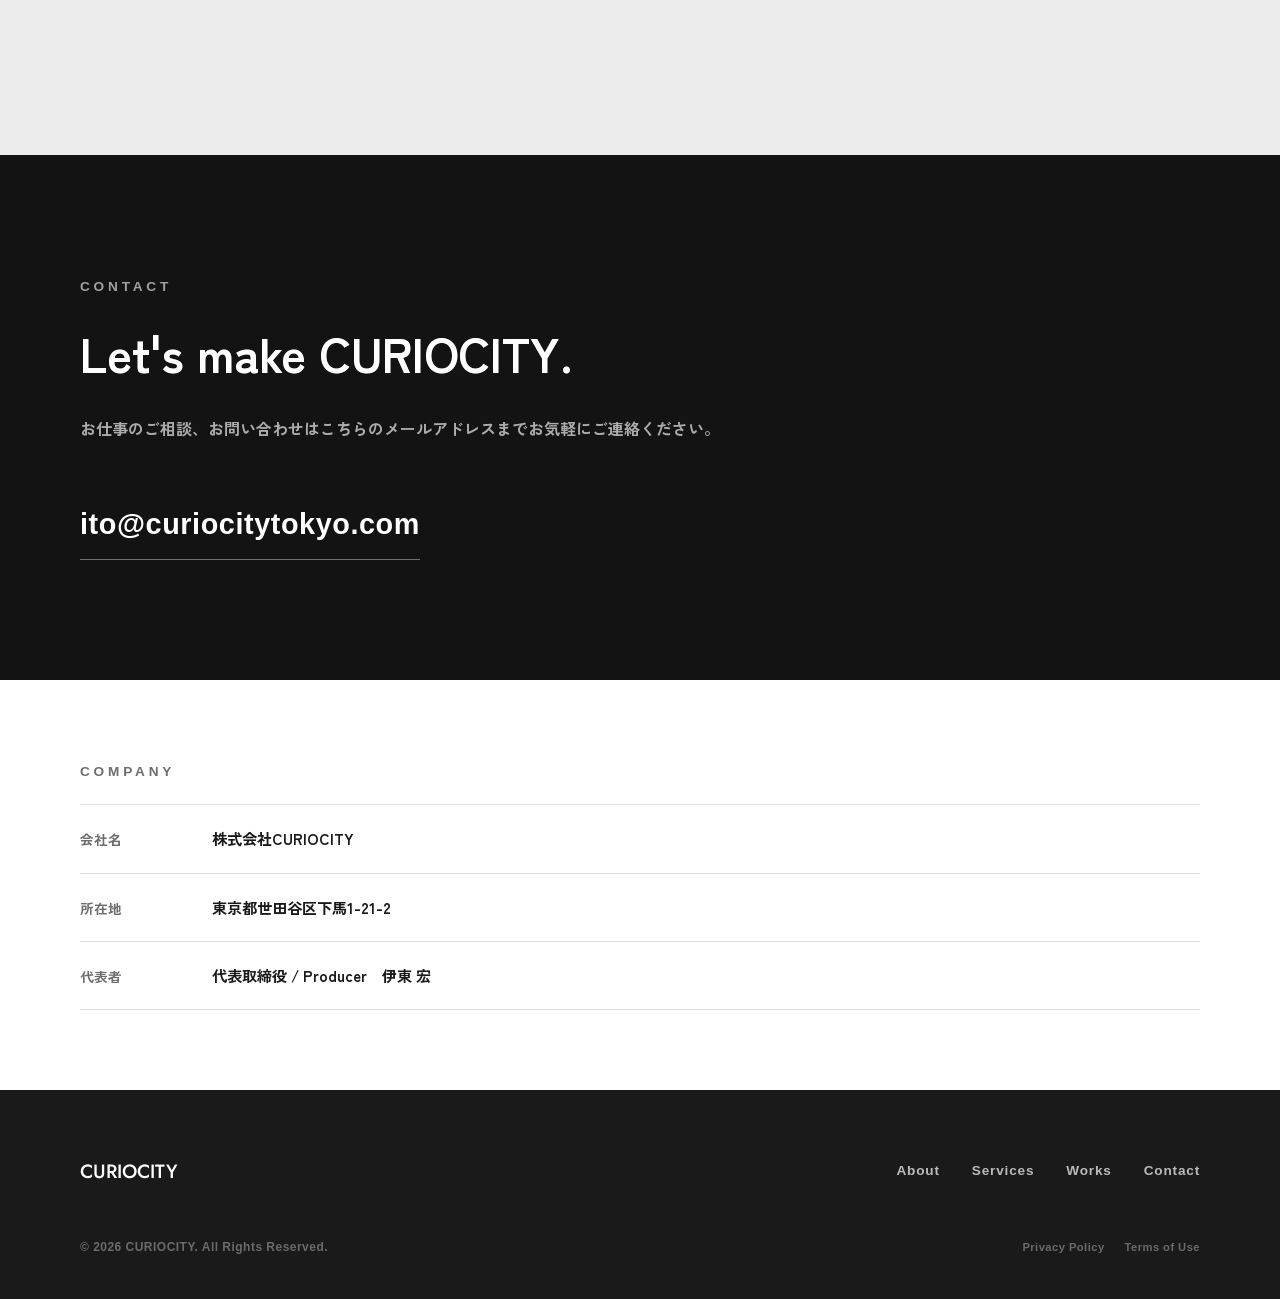
==== commit 46bf6398: "Redesign Services section as a two-column layout Left column is a sticky intro (label, "What We Do" " ====
--- a/index.html
+++ b/index.html
@@ -41,7 +41,7 @@
 <link rel="preconnect" href="https://fonts.googleapis.com">
 <link rel="preconnect" href="https://fonts.gstatic.com" crossorigin>
 <link href="https://fonts.googleapis.com/css2?family=Zen+Kaku+Gothic+New:wght@300;400;500;700;900&family=Jost:wght@300;400;500;600;700&display=swap" rel="stylesheet">
-<link rel="stylesheet" href="css/style.css">
+<link rel="stylesheet" href="css/style.css?v=2">
 
 <script type="application/ld+json">
 {
@@ -166,62 +166,69 @@
   <!-- ==================== SERVICES ==================== -->
   <section class="services" id="services">
     <div class="section-inner">
-      <p class="section-label" data-reveal>SERVICES</p>
-      <h2 class="section-title text-reveal" data-text="What We Do" aria-label="What We Do"></h2>
-
-      <div class="services__list">
-        <div class="service-item" data-reveal>
-          <span class="service-item__num">01</span>
-          <div class="service-item__body">
-            <h3 class="service-item__title">イベントプロデュース</h3>
-            <p class="service-item__text">
-              好奇心を起点に、企業・ブランド・IPの魅力を引き出すイベントを立案。<br class="br-pc">
-              構想から実現まで、プロデューサーとして一貫して伴走します。
-            </p>
-          </div>
-        </div>
-
-        <div class="service-item" data-reveal>
-          <span class="service-item__num">02</span>
-          <div class="service-item__body">
-            <h3 class="service-item__title">空間演出</h3>
-            <p class="service-item__text">
-              プロジェクションマッピングやライブ演出など、<br class="br-pc">
-              人が集まる場に驚きと熱量を生む体験を設計します。
-            </p>
-          </div>
-        </div>
-
-        <div class="service-item" data-reveal>
-          <span class="service-item__num">03</span>
-          <div class="service-item__body">
-            <h3 class="service-item__title">映像制作</h3>
-            <p class="service-item__text">
-              ブランデッドムービーからプロモーション映像まで、<br class="br-pc">
-              企画・撮影・編集をワンストップで制作します。
-            </p>
-          </div>
-        </div>
-
-        <div class="service-item" data-reveal>
-          <span class="service-item__num">04</span>
-          <div class="service-item__body">
-            <h3 class="service-item__title">プロダクト開発</h3>
-            <p class="service-item__text">
-              グッズやアパレル、カードゲームなど、<br class="br-pc">
-              作りたい商品の企画・開発・ブランディングを手がけます。
-            </p>
-          </div>
-        </div>
-
-        <div class="service-item" data-reveal>
-          <span class="service-item__num">05</span>
-          <div class="service-item__body">
-            <h3 class="service-item__title">SNSプランニング</h3>
-            <p class="service-item__text">
-              プロモーション効果を最大化させる<br class="br-pc">
-              SNSの企画戦略から実施・運用までサポートします。
-            </p>
+      <div class="services__layout">
+        <div class="services__intro">
+          <p class="section-label" data-reveal>SERVICES</p>
+          <h2 class="section-title text-reveal" data-text="What We Do" aria-label="What We Do"></h2>
+          <p class="services__intro-sub" data-reveal>事業案内</p>
+          <p class="services__intro-catch" data-reveal>好奇心をカタチに。</p>
+          <p class="services__intro-text" data-reveal>CURIOCITYでは、<br>あなたの好奇心をカタチにするために<br>領域を飛び越えてサポートいたします。</p>
+        </div>
+
+        <div class="services__list">
+          <div class="service-item" data-reveal>
+            <span class="service-item__num">01</span>
+            <div class="service-item__body">
+              <h3 class="service-item__title">イベントプロデュース</h3>
+              <p class="service-item__text">
+                好奇心を起点に、企業・ブランド・IPの魅力を引き出すイベントを立案。<br class="br-pc">
+                構想から実現まで、プロデューサーとして一貫して伴走します。
+              </p>
+            </div>
+          </div>
+
+          <div class="service-item" data-reveal>
+            <span class="service-item__num">02</span>
+            <div class="service-item__body">
+              <h3 class="service-item__title">空間演出</h3>
+              <p class="service-item__text">
+                プロジェクションマッピングやライブ演出など、<br class="br-pc">
+                人が集まる場に驚きと熱量を生む体験を設計します。
+              </p>
+            </div>
+          </div>
+
+          <div class="service-item" data-reveal>
+            <span class="service-item__num">03</span>
+            <div class="service-item__body">
+              <h3 class="service-item__title">映像制作</h3>
+              <p class="service-item__text">
+                ブランデッドムービーからプロモーション映像まで、<br class="br-pc">
+                企画・撮影・編集をワンストップで制作します。
+              </p>
+            </div>
+          </div>
+
+          <div class="service-item" data-reveal>
+            <span class="service-item__num">04</span>
+            <div class="service-item__body">
+              <h3 class="service-item__title">プロダクト開発</h3>
+              <p class="service-item__text">
+                グッズやアパレル、カードゲームなど、<br class="br-pc">
+                作りたい商品の企画・開発・ブランディングを手がけます。
+              </p>
+            </div>
+          </div>
+
+          <div class="service-item" data-reveal>
+            <span class="service-item__num">05</span>
+            <div class="service-item__body">
+              <h3 class="service-item__title">SNSプランニング</h3>
+              <p class="service-item__text">
+                プロモーション効果を最大化させる<br class="br-pc">
+                SNSの企画戦略から実施・運用までサポートします。
+              </p>
+            </div>
           </div>
         </div>
       </div>
--- a/css/style.css
+++ b/css/style.css
@@ -609,39 +609,73 @@
   padding: var(--section-padding);
 }
 
+.services__layout {
+  display: grid;
+  grid-template-columns: minmax(240px, 320px) 1fr;
+  gap: 64px;
+  align-items: start;
+}
+
+.services__intro {
+  position: sticky;
+  top: calc(var(--header-height) + 48px);
+}
+
+.services__intro-sub {
+  font-family: var(--font-en);
+  font-size: 0.85rem;
+  letter-spacing: 0.06em;
+  color: var(--color-gray);
+  margin-top: -28px;
+  margin-bottom: 40px;
+}
+
+.services__intro-catch {
+  font-size: 1.3rem;
+  font-weight: 700;
+  color: var(--color-dark);
+  margin-bottom: 20px;
+}
+
+.services__intro-text {
+  color: var(--color-gray);
+  font-size: 0.95rem;
+  line-height: 1.9;
+}
+
 .services__list {
   border-top: 1px solid var(--color-border);
 }
 
 .service-item {
   display: flex;
-  align-items: baseline;
-  gap: 40px;
-  padding: 52px 0;
+  align-items: center;
+  gap: 32px;
+  padding: 40px 0;
   border-bottom: 1px solid var(--color-border);
   transition: padding 0.4s var(--ease);
 }
 
 .service-item__num {
   font-family: var(--font-en);
-  font-size: clamp(1.6rem, 2.6vw, 2.1rem);
+  font-size: clamp(1.4rem, 2.2vw, 1.8rem);
   font-weight: 500;
   color: var(--color-border);
   flex-shrink: 0;
-  width: 64px;
+  width: 56px;
 }
 
 .service-item__title {
-  font-size: 1.6rem;
+  font-size: 1.4rem;
   font-weight: 700;
-  margin-bottom: 18px;
+  margin-bottom: 14px;
   color: var(--color-dark);
 }
 
 .service-item__text {
   color: var(--color-gray);
   max-width: 560px;
-  font-size: 1rem;
+  font-size: 0.95rem;
   line-height: 1.9;
 }
 
@@ -1026,6 +1060,15 @@
     gap: 48px;
   }
 
+  .services__layout {
+    grid-template-columns: 1fr;
+    gap: 40px;
+  }
+
+  .services__intro {
+    position: static;
+  }
+
   .service-item {
     flex-direction: column;
     align-items: flex-start;
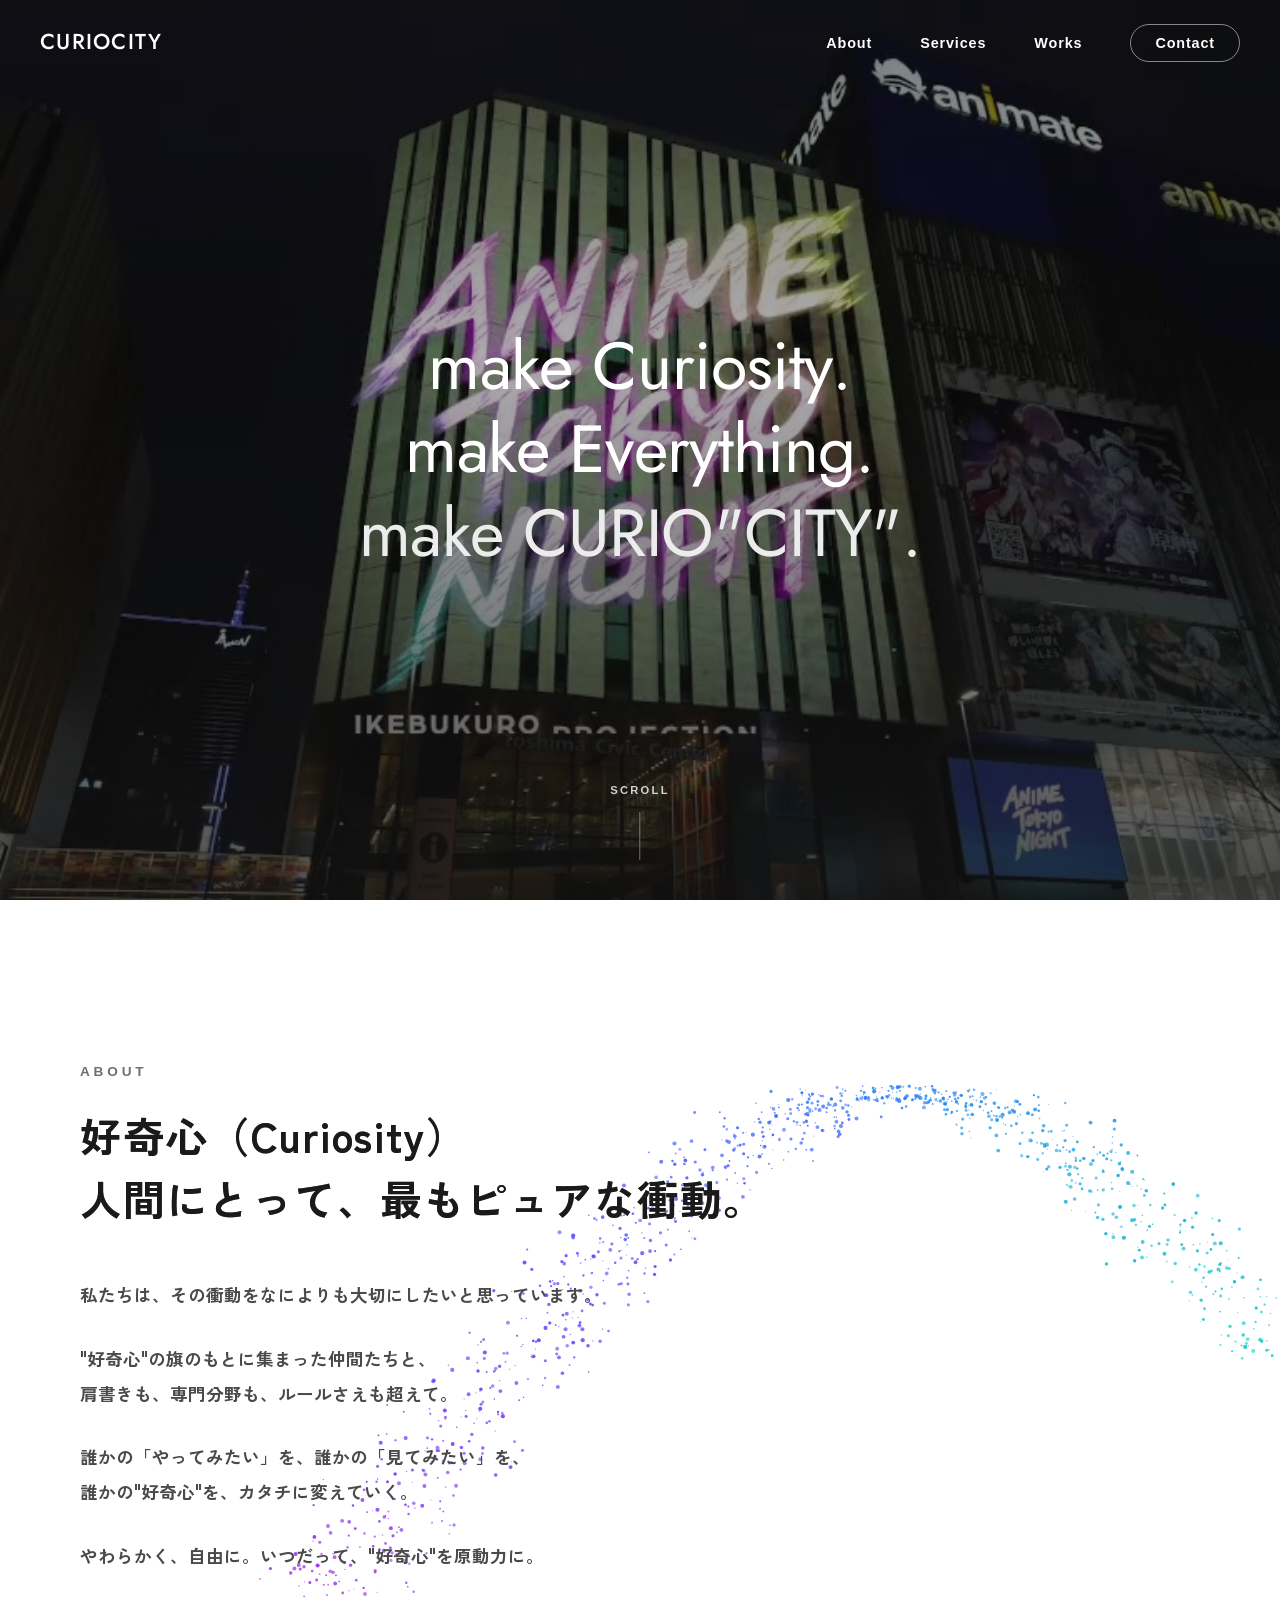
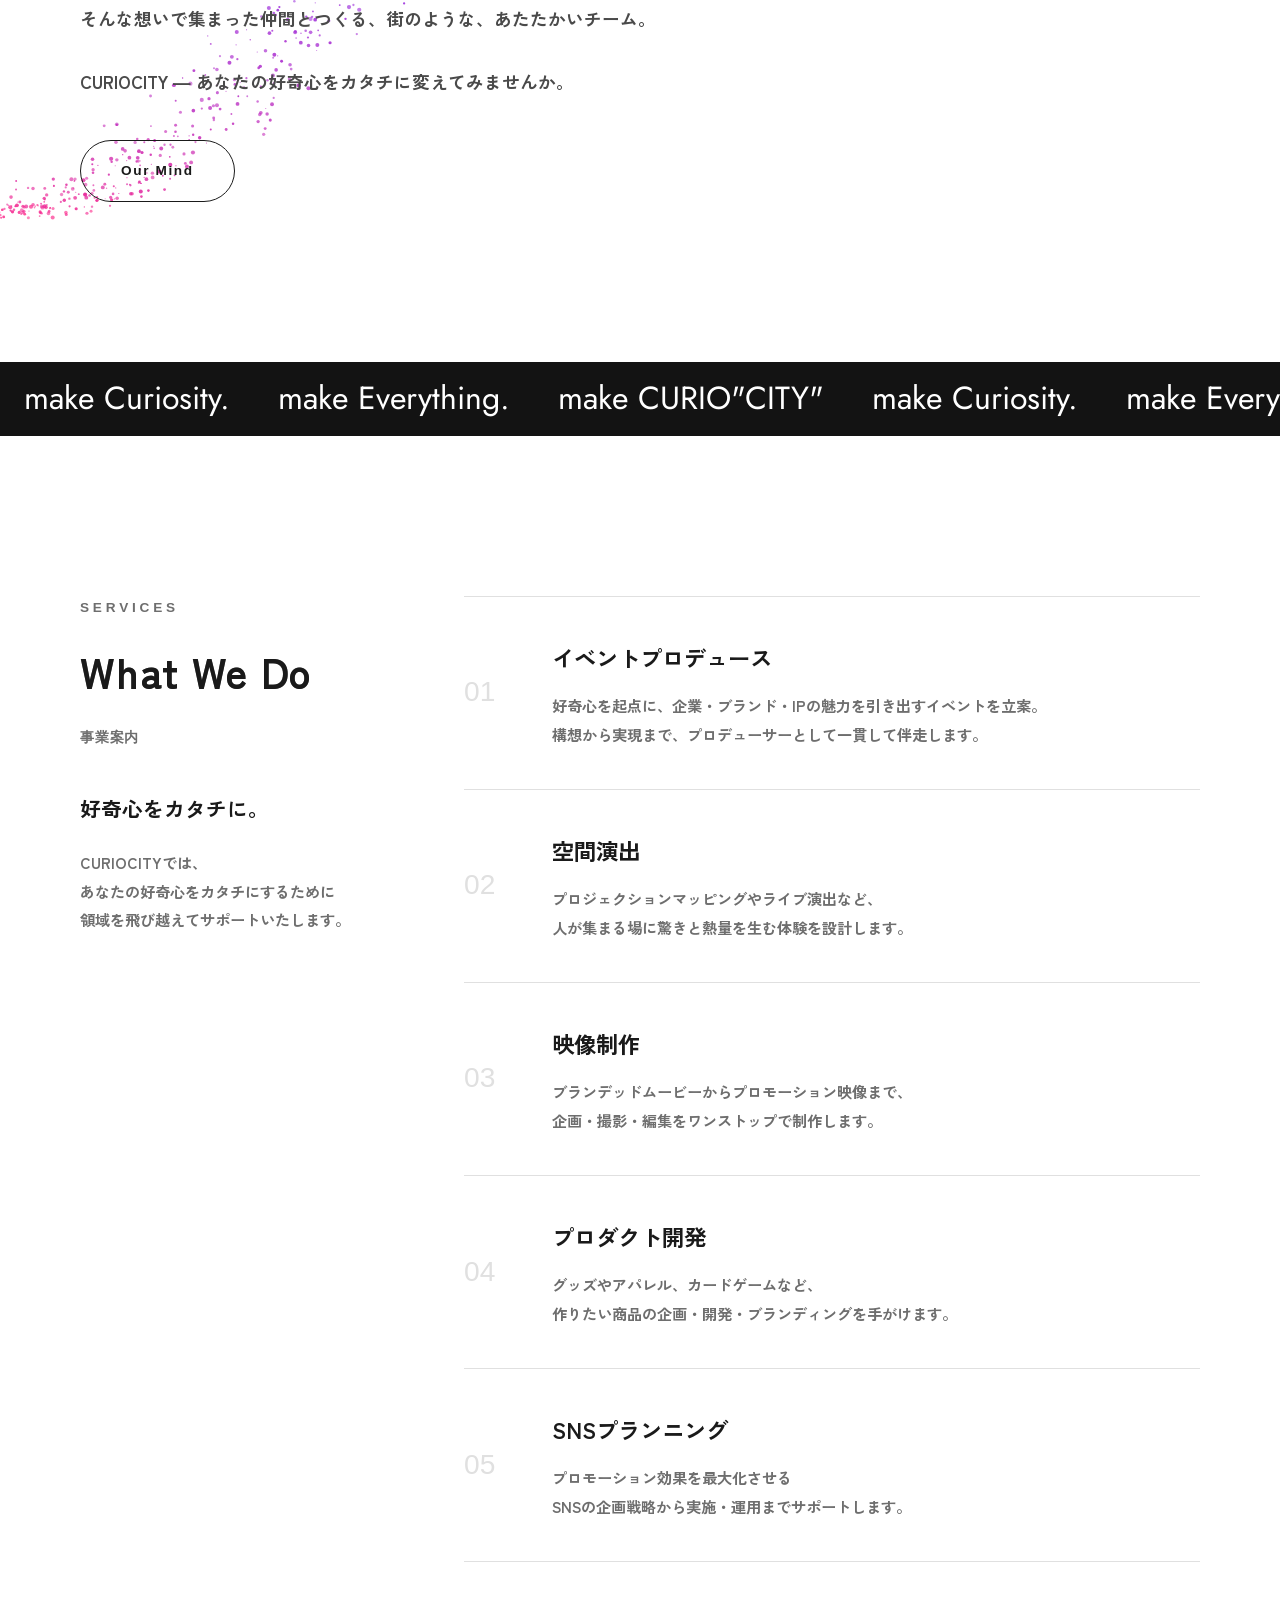
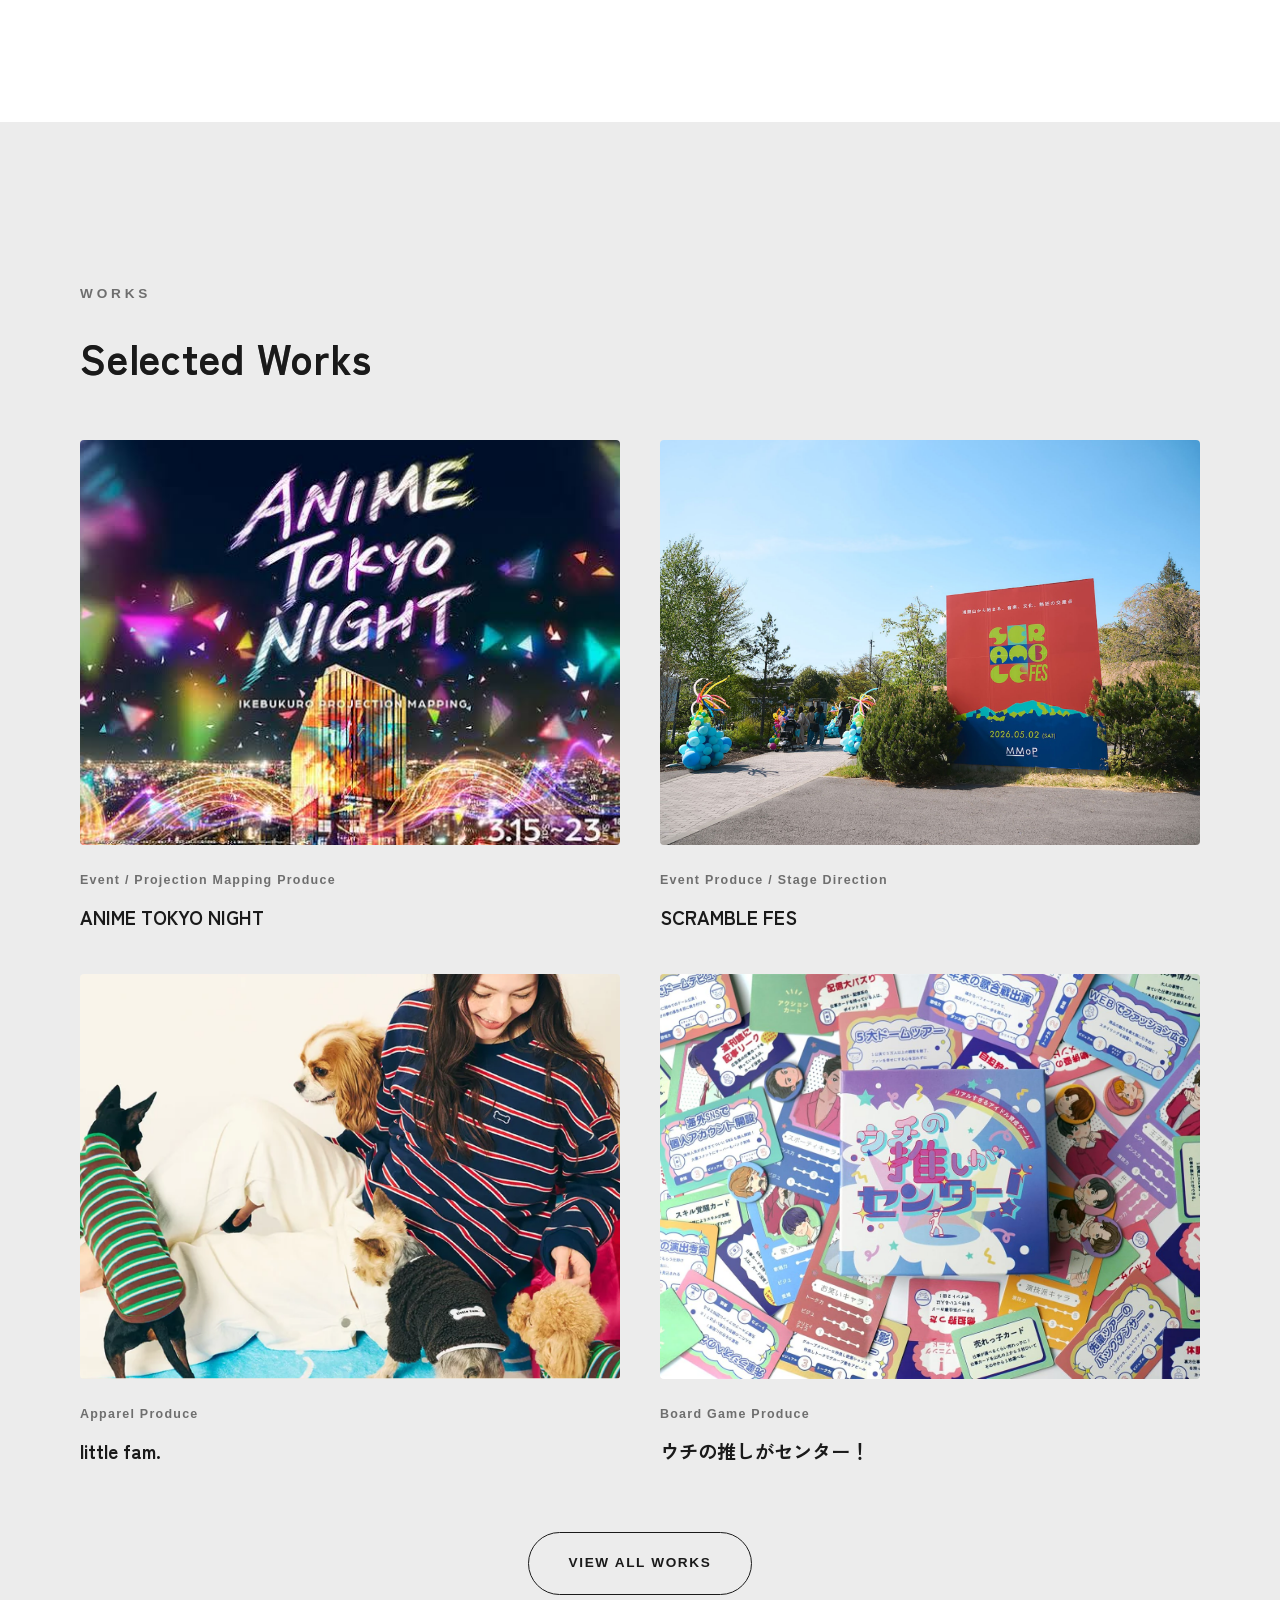
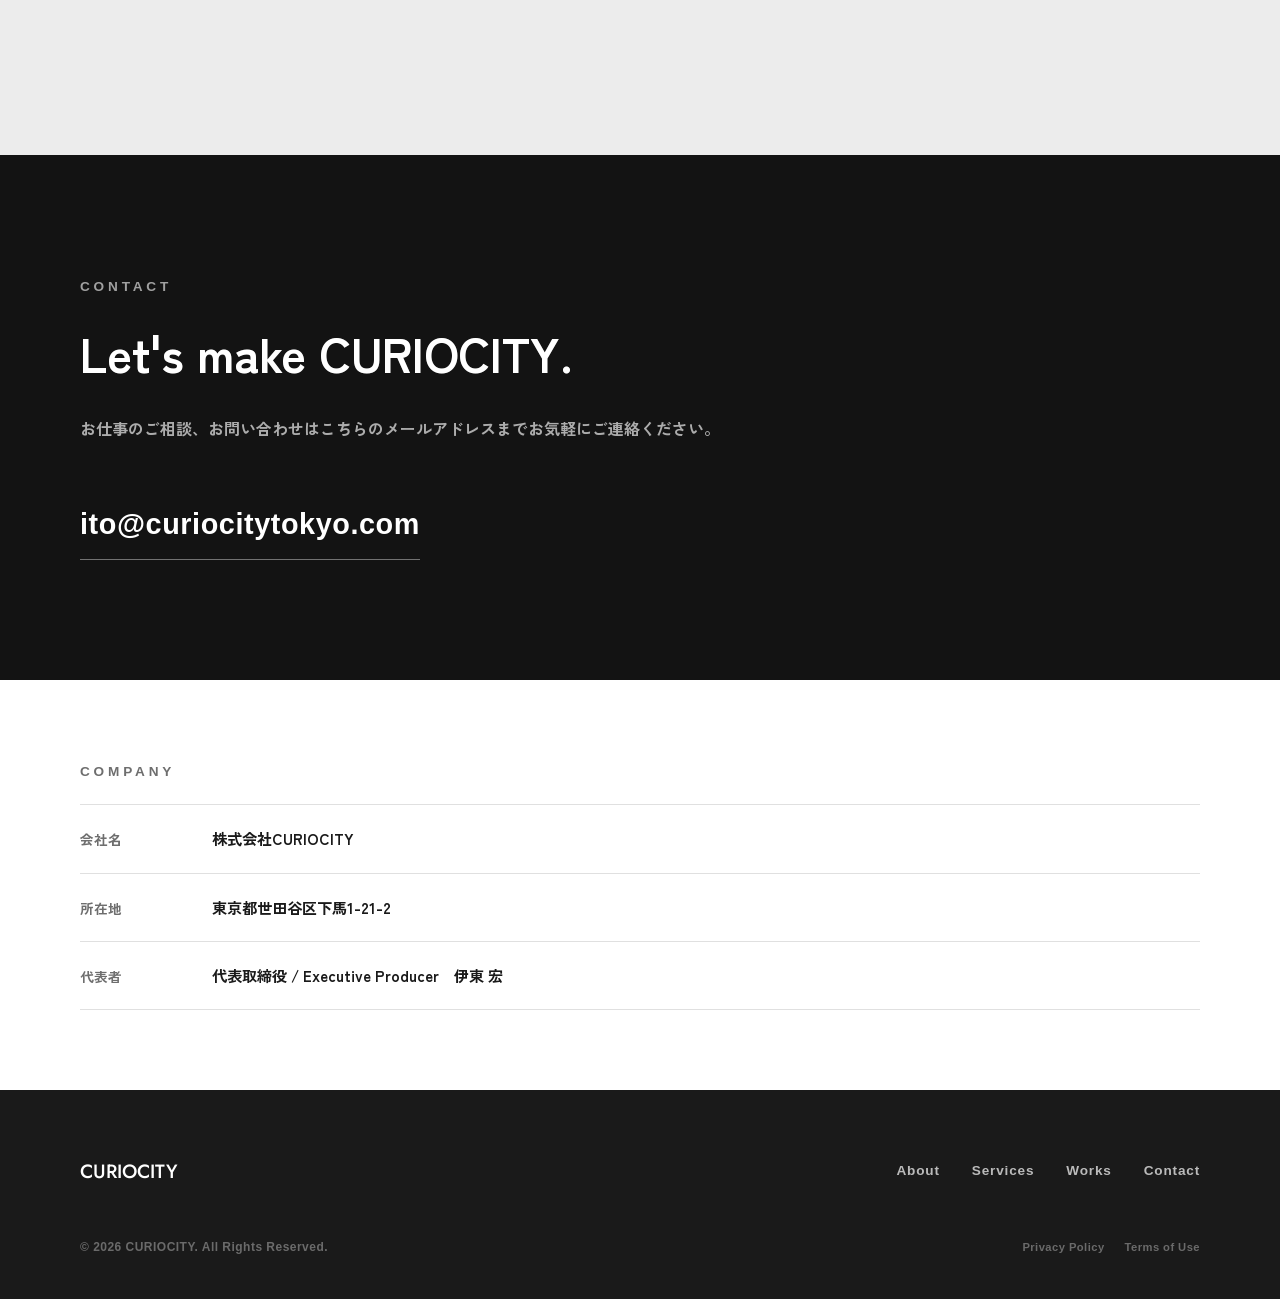
==== commit e2d13540: "Update representative title to Executive Producer Co-Authored-By: Claude Sonnet 5 <noreply@anthropic" ====
--- a/index.html
+++ b/index.html
@@ -322,7 +322,7 @@
         </div>
         <div class="company__row">
           <dt>代表者</dt>
-          <dd>代表取締役 / Producer　伊東 宏</dd>
+          <dd>代表取締役 / Executive Producer　伊東 宏</dd>
         </div>
       </dl>
     </div>
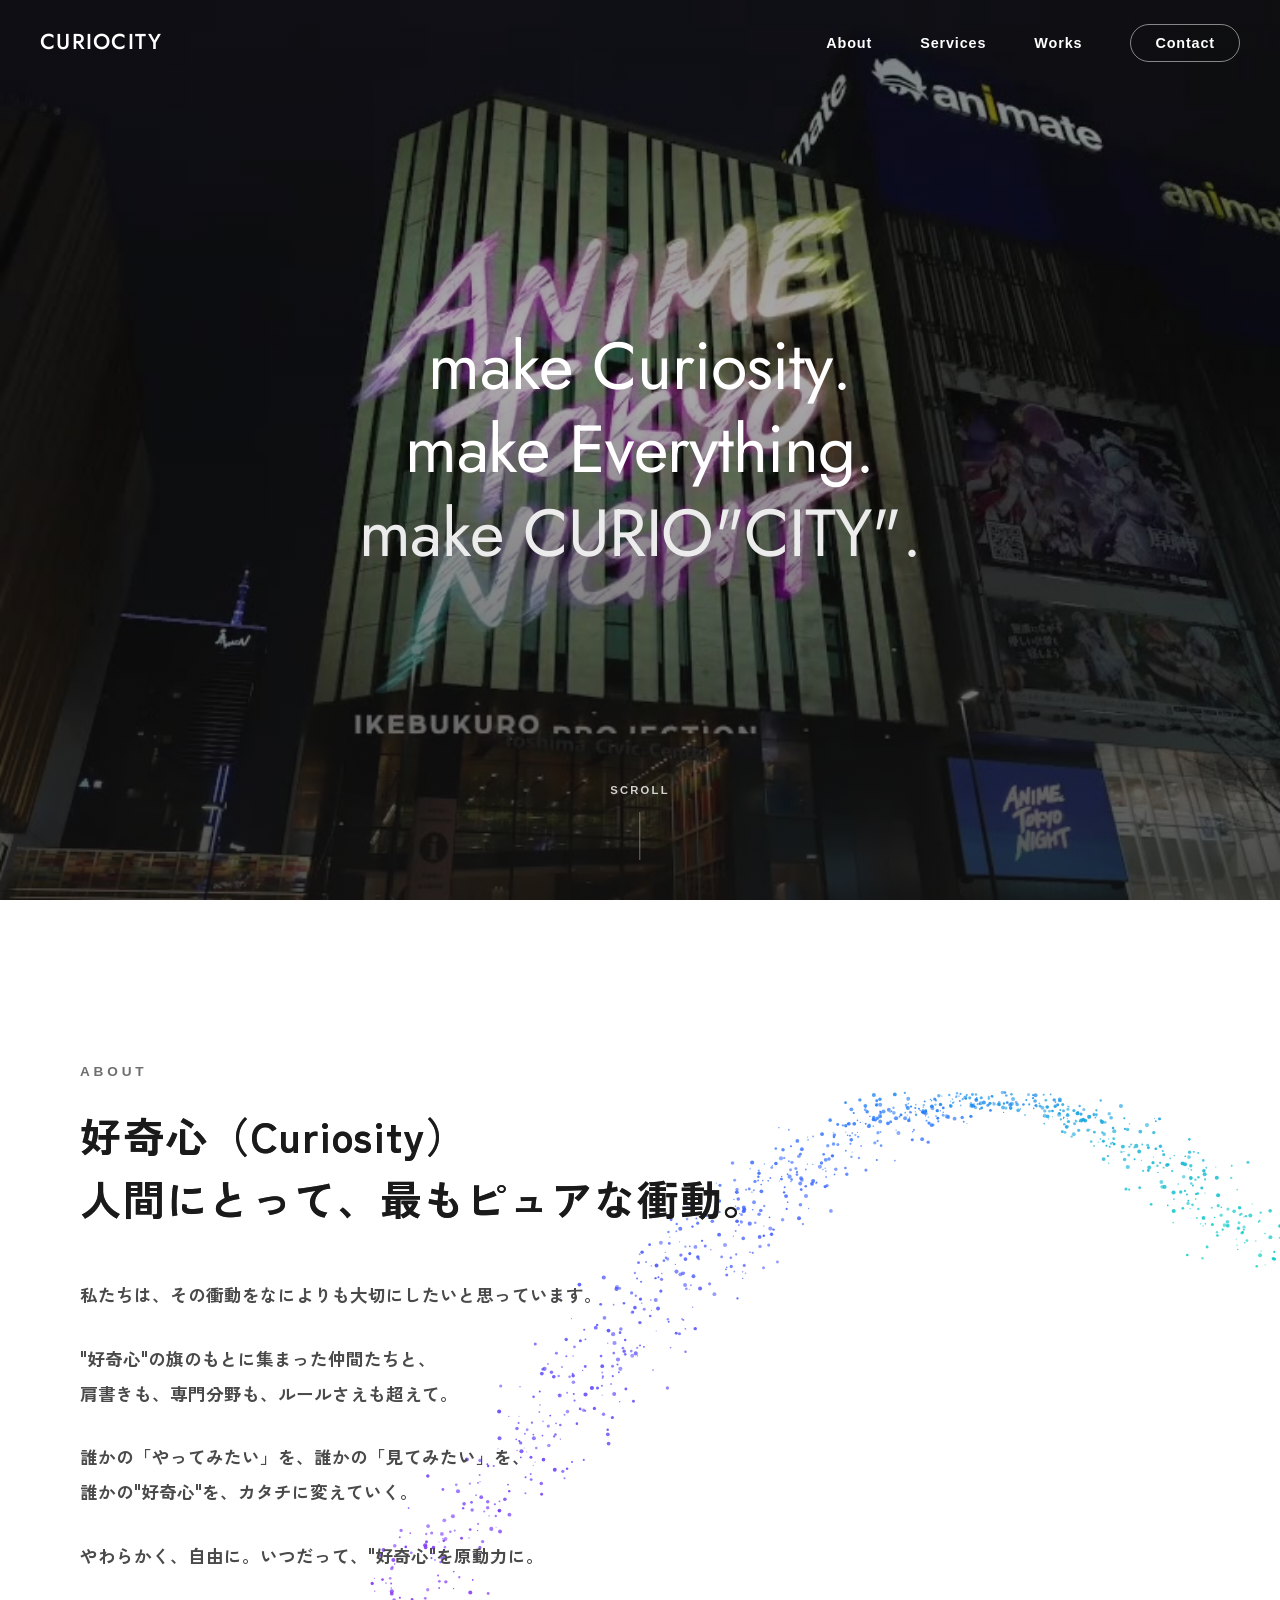
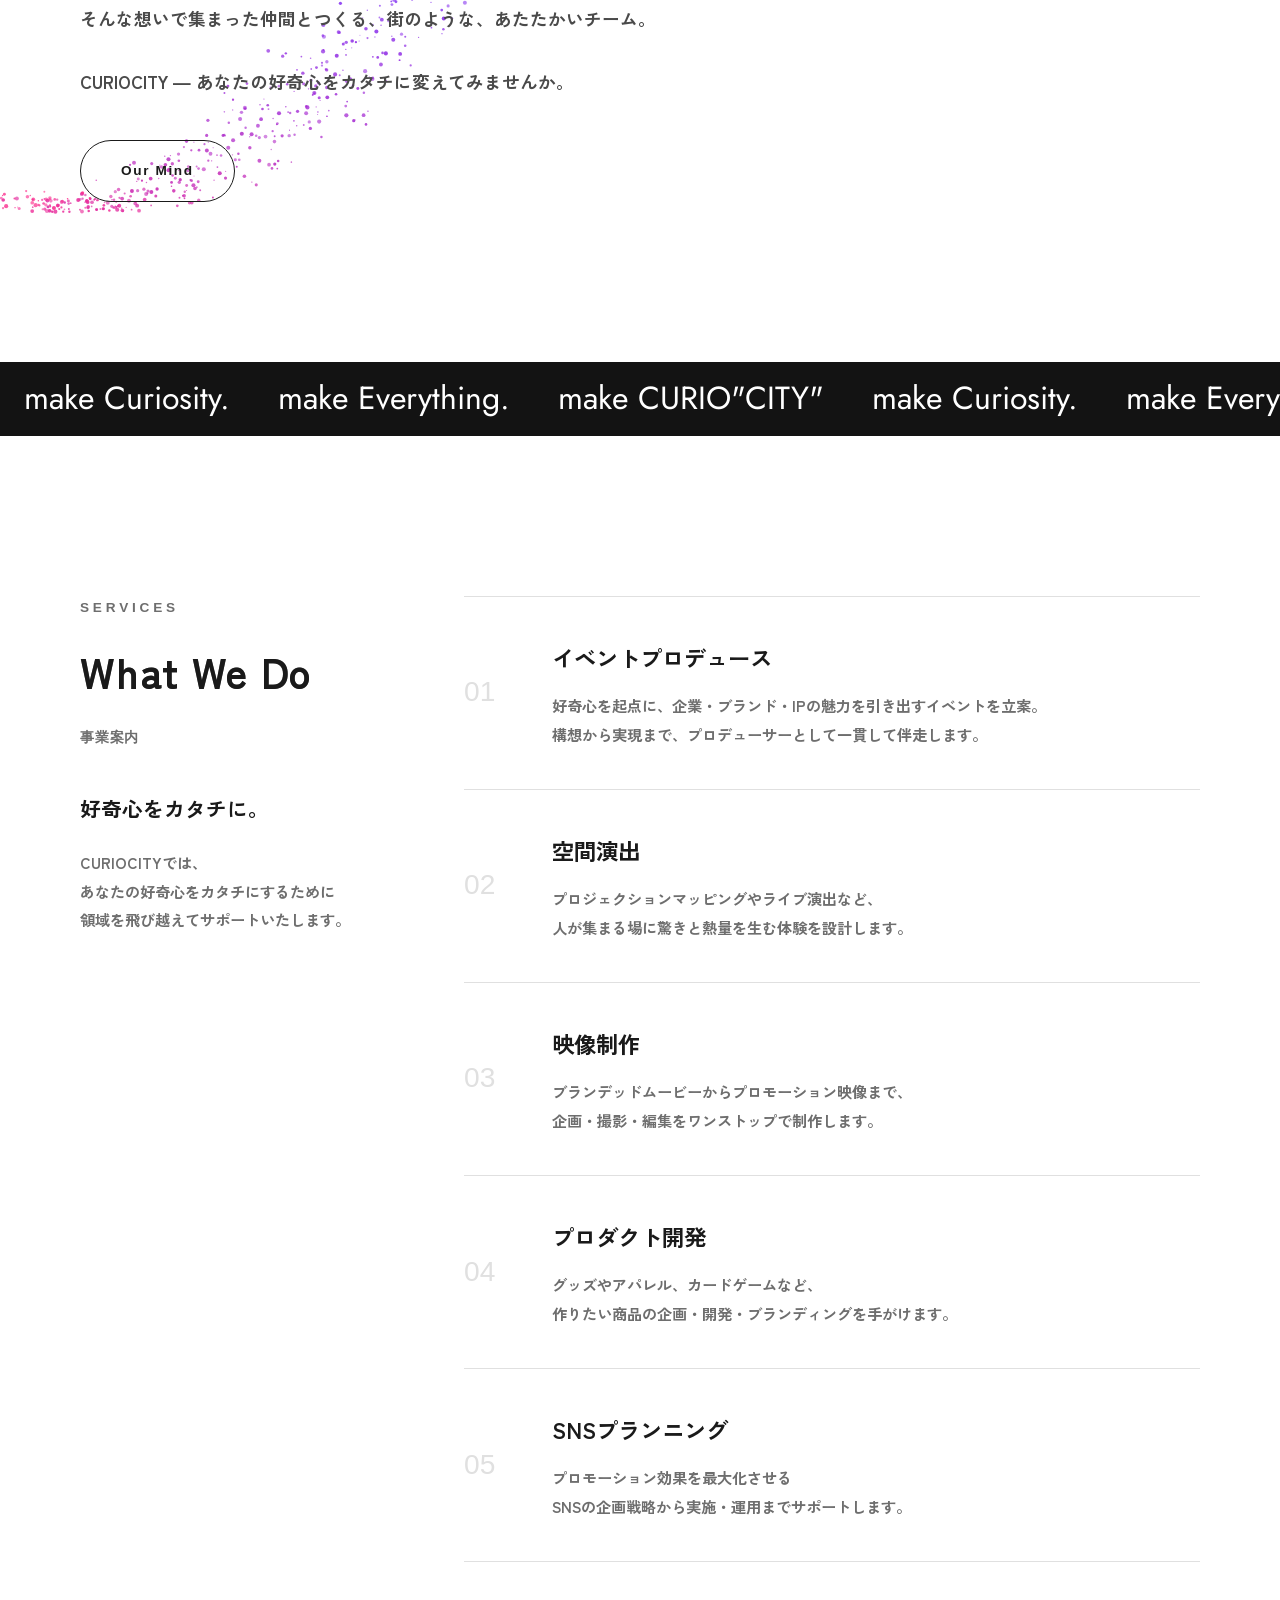
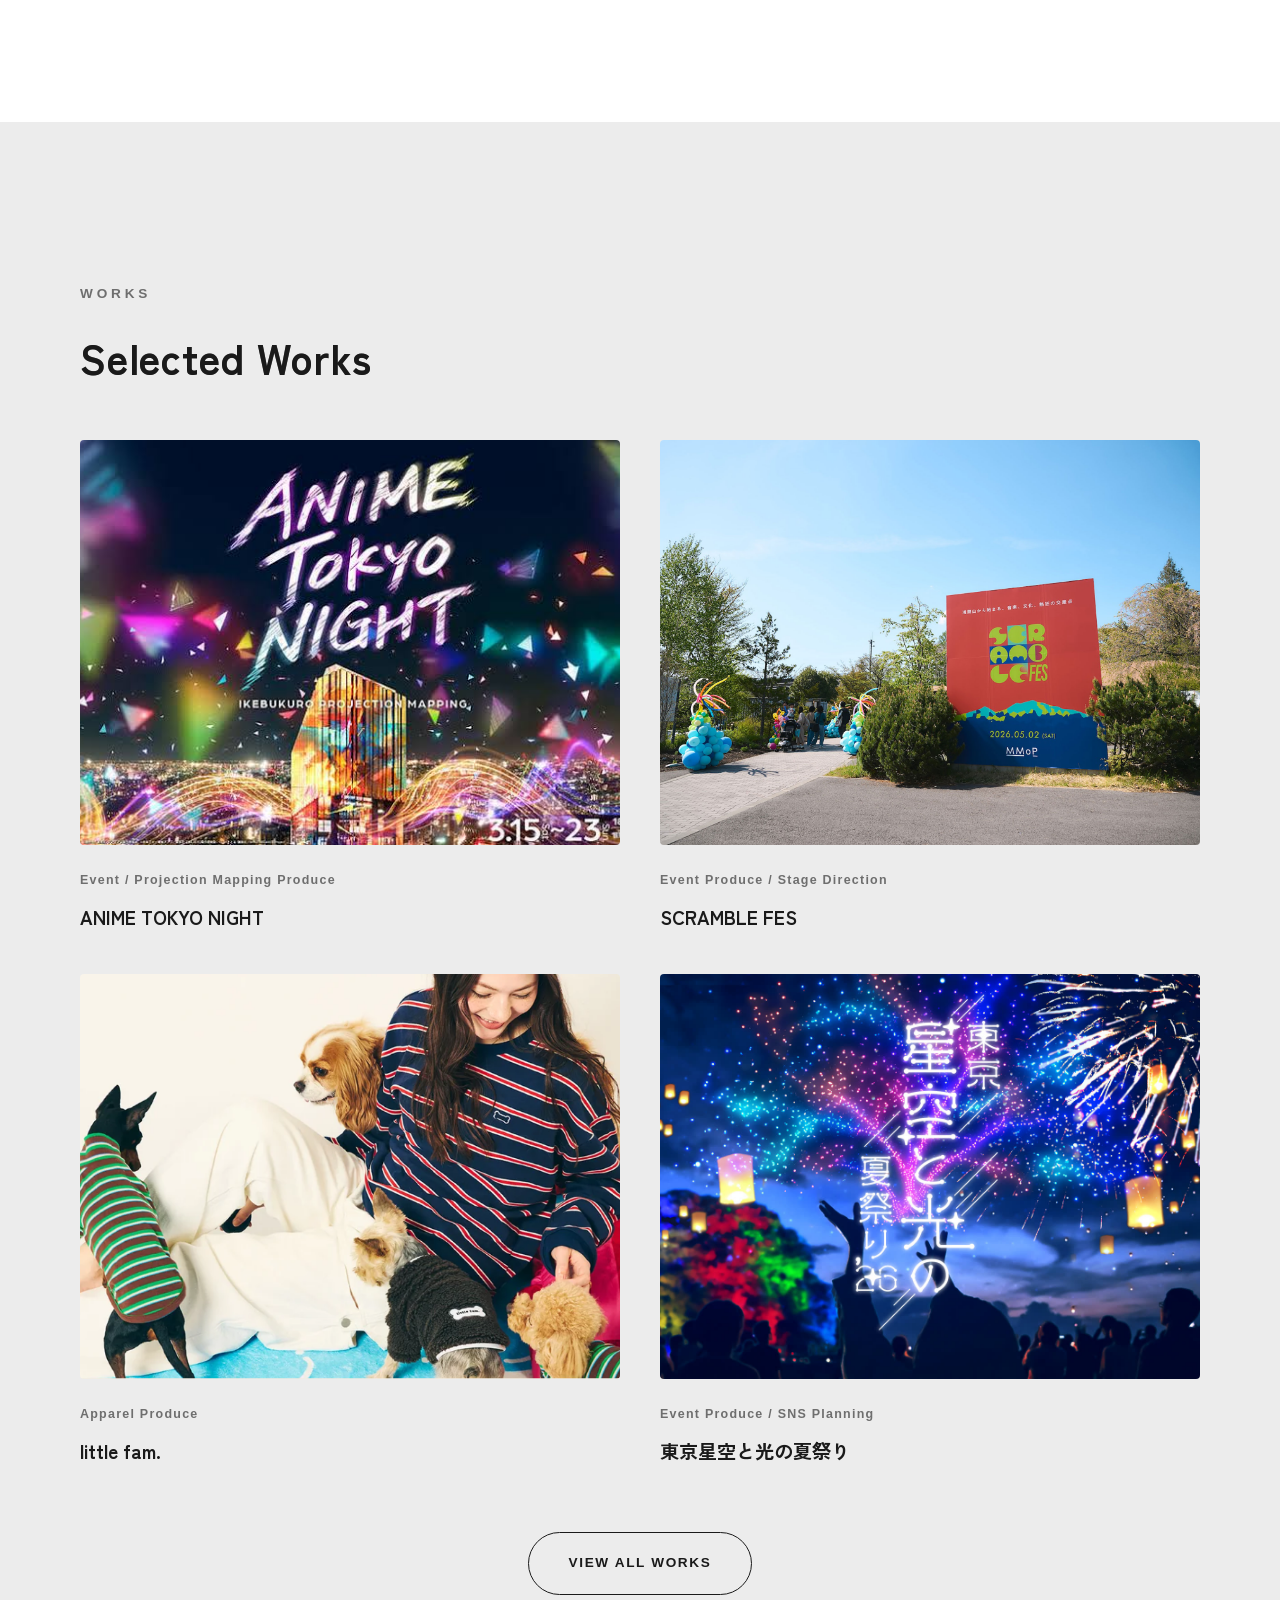
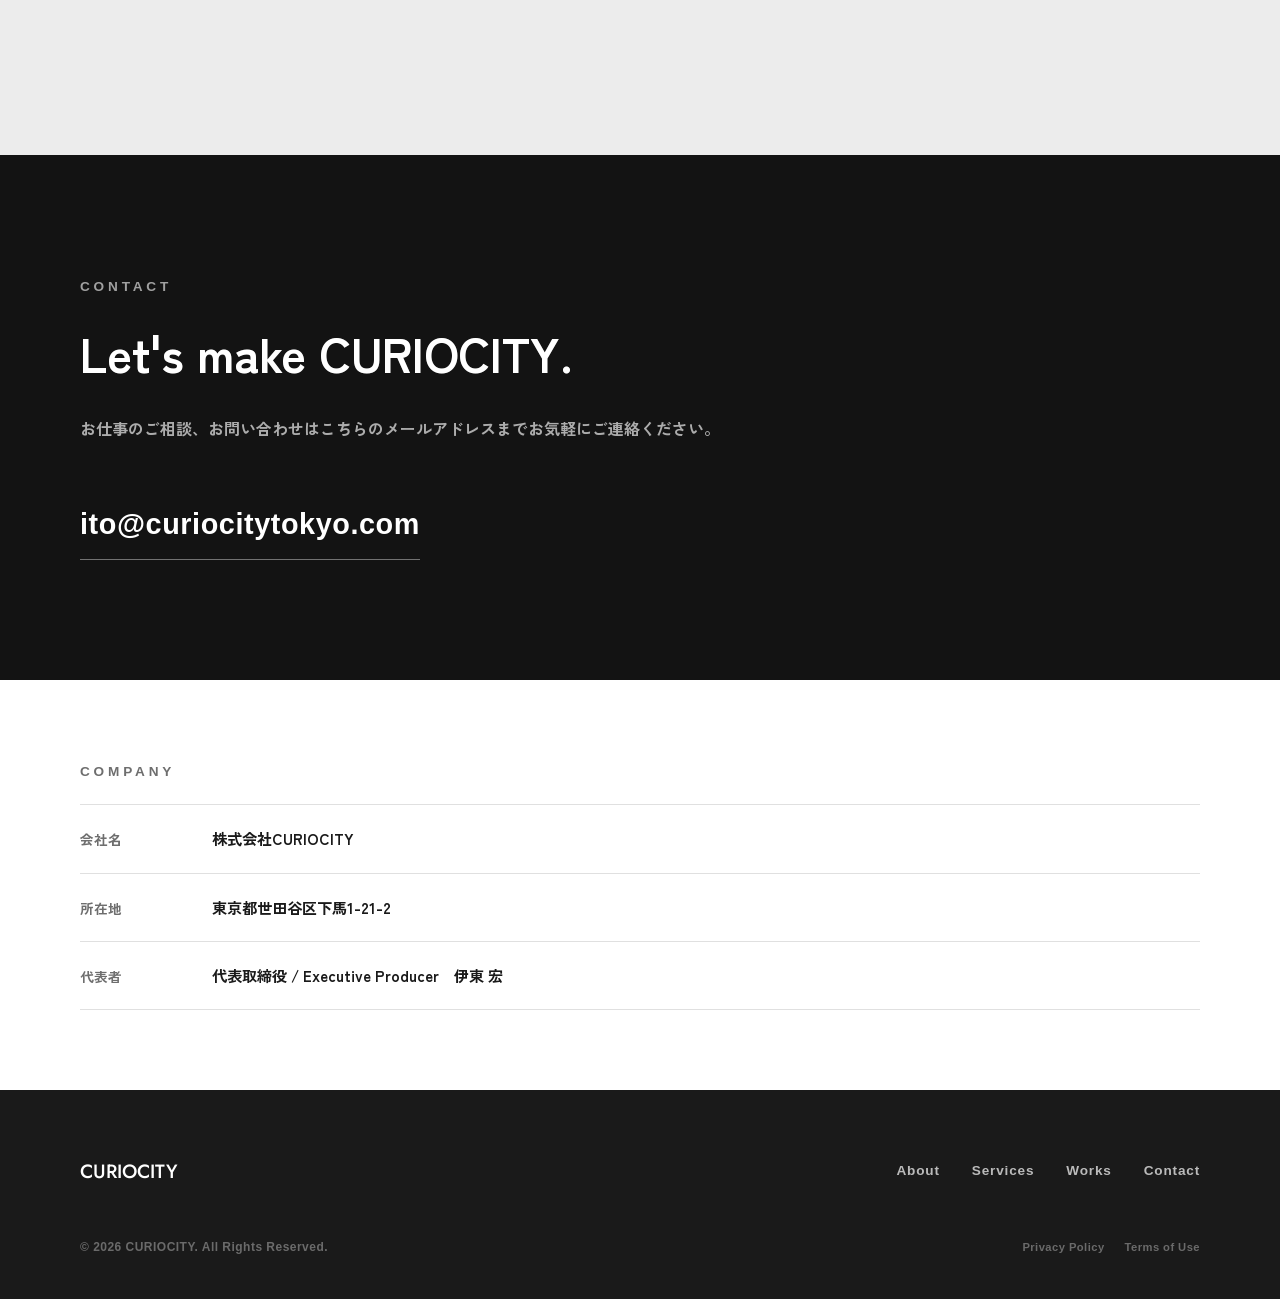
==== commit f543bd83: "Swap 東京星空と光の夏祭り in for ウチの推しがセンター！ in the top page Works preview Co-Authored-By: Claude Sonnet 5 <no" ====
--- a/index.html
+++ b/index.html
@@ -279,13 +279,13 @@
         </article>
 
         <article class="work-card" data-reveal>
-          <a href="https://www.amazon.co.jp/dp/B0FD9FC2WZ" class="work-card__link" target="_blank" rel="noopener noreferrer">
+          <a href="https://hoshihika-fes.redcliff-inc.co.jp/" class="work-card__link" target="_blank" rel="noopener noreferrer">
             <div class="work-card__image">
-              <img src="assets/images/works/04-oshi-center.jpg" alt="ウチの推しがセンター！" loading="lazy">
+              <img src="assets/images/works/hoshi-to-hikari-natsumatsuri.jpg" alt="東京星空と光の夏祭り" loading="lazy">
             </div>
             <div class="work-card__body">
-              <span class="work-card__category">Board Game Produce</span>
-              <h3 class="work-card__title">ウチの推しがセンター！</h3>
+              <span class="work-card__category">Event Produce / SNS Planning</span>
+              <h3 class="work-card__title">東京星空と光の夏祭り</h3>
             </div>
           </a>
         </article>
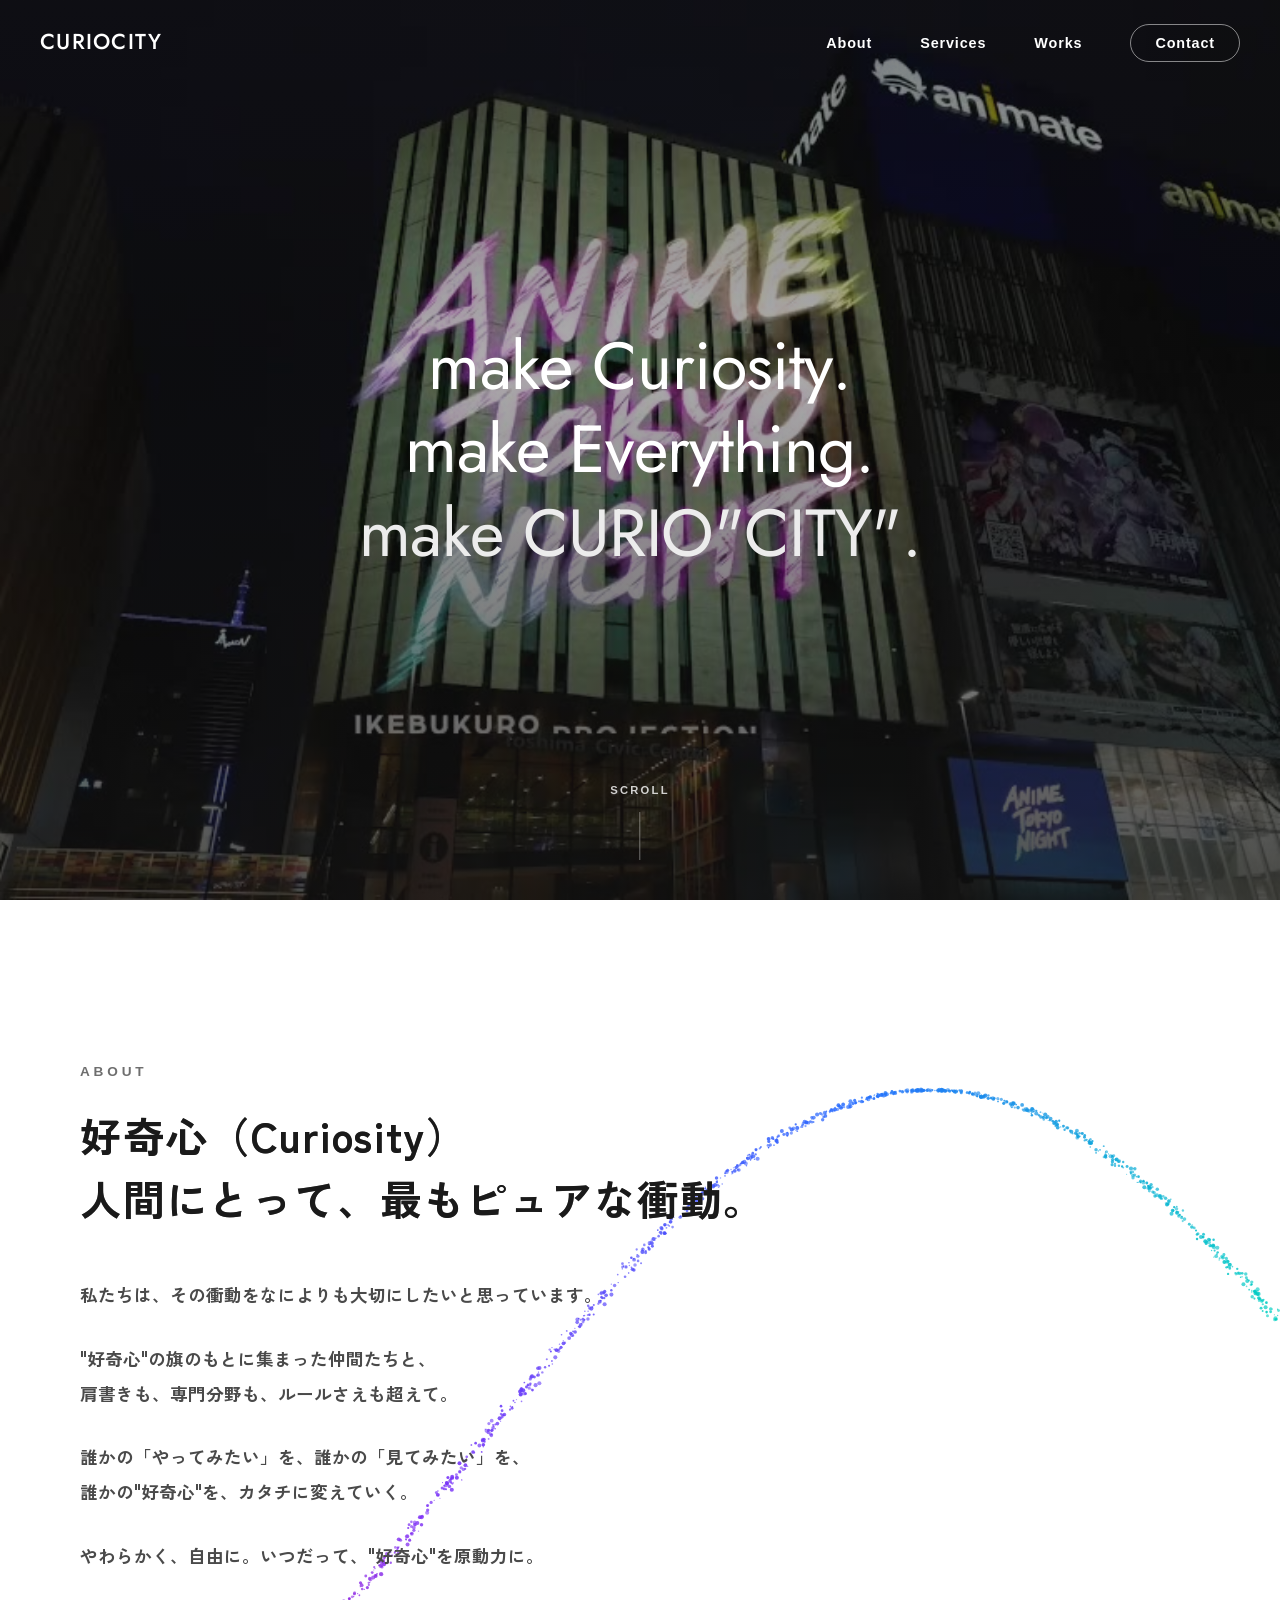
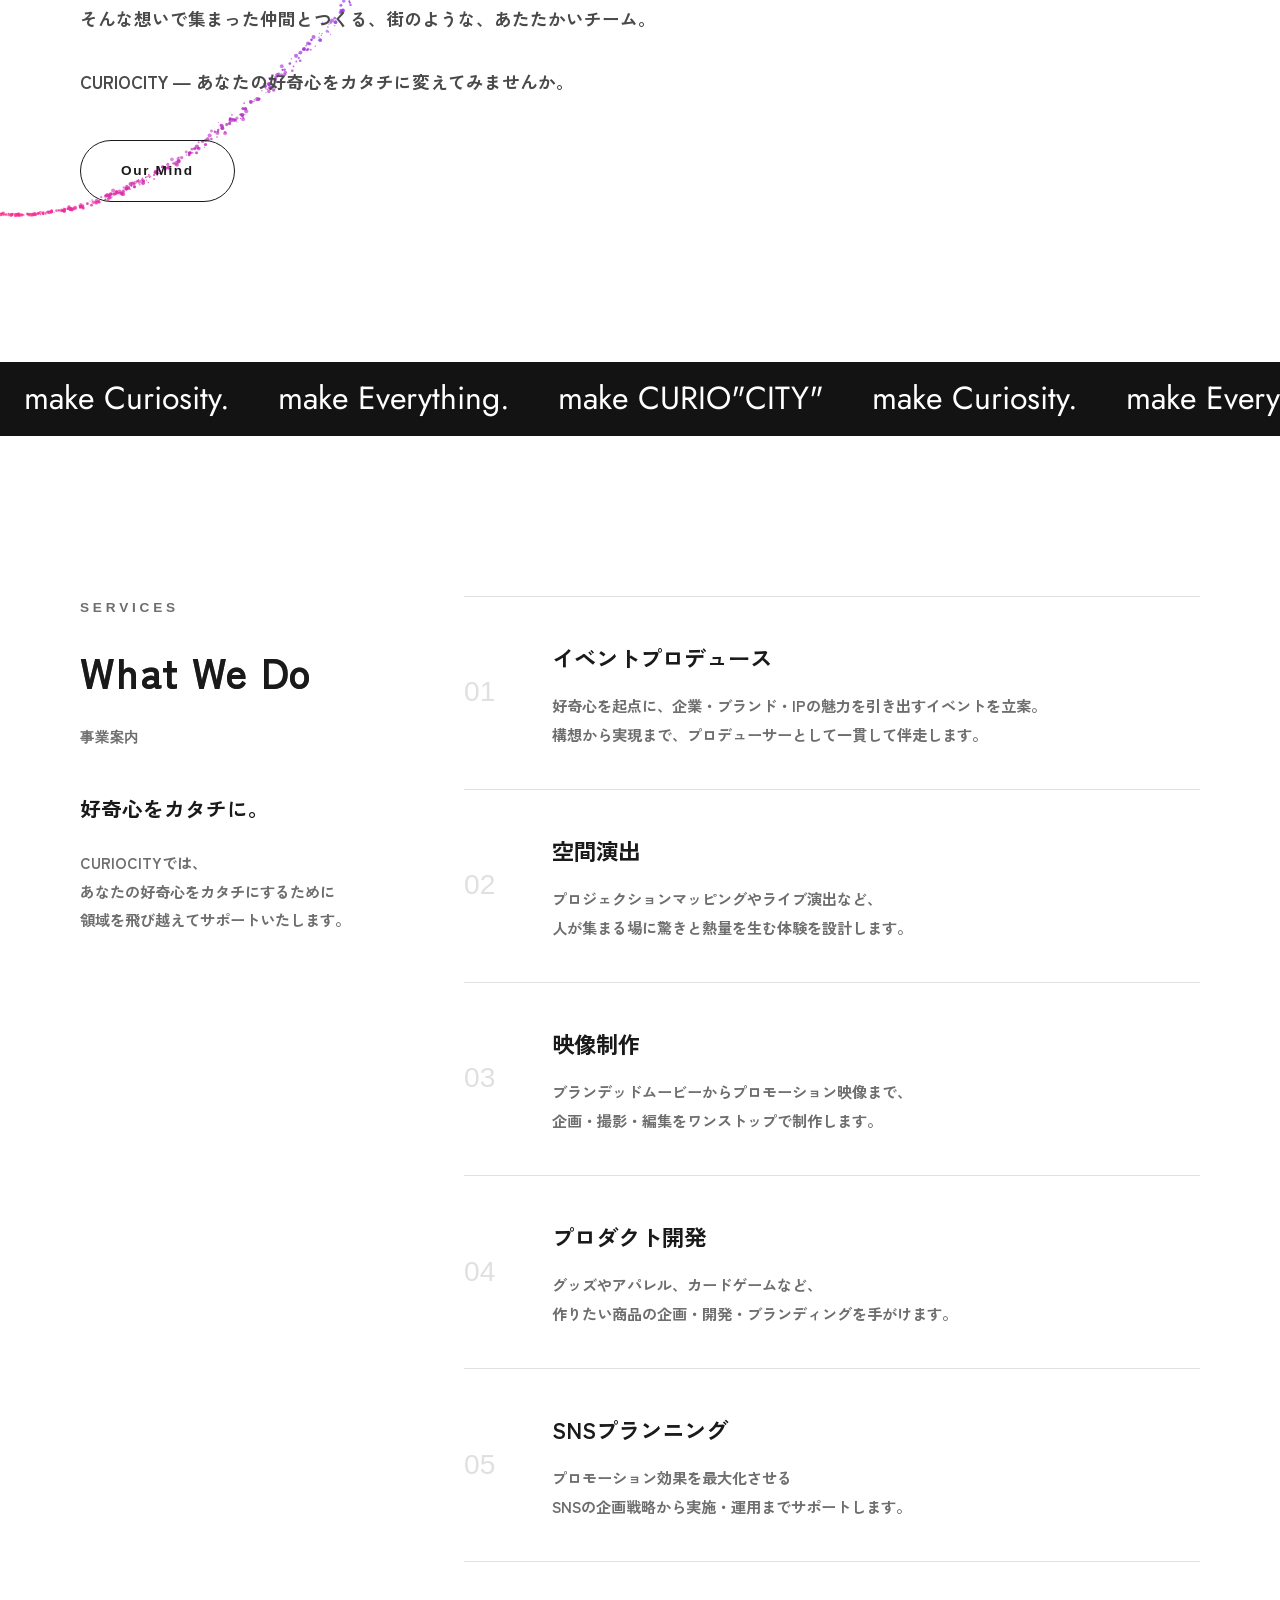
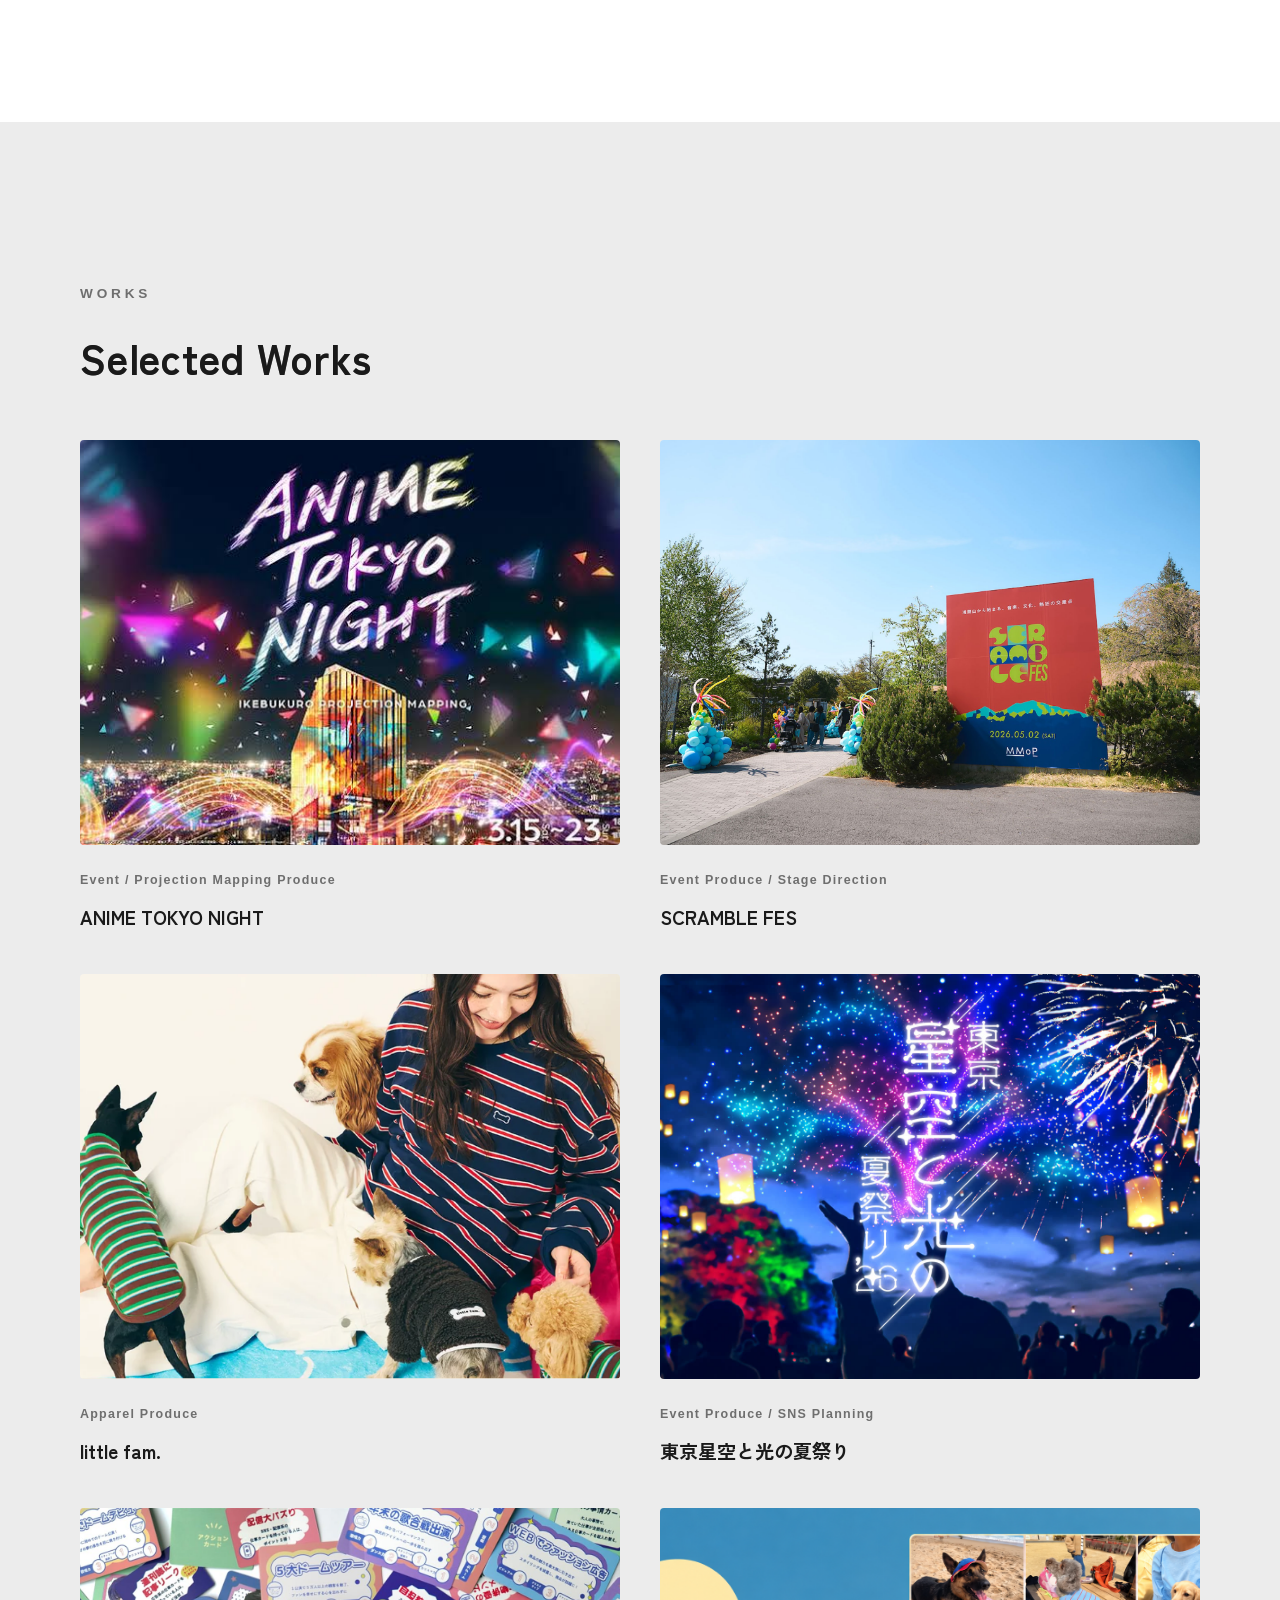
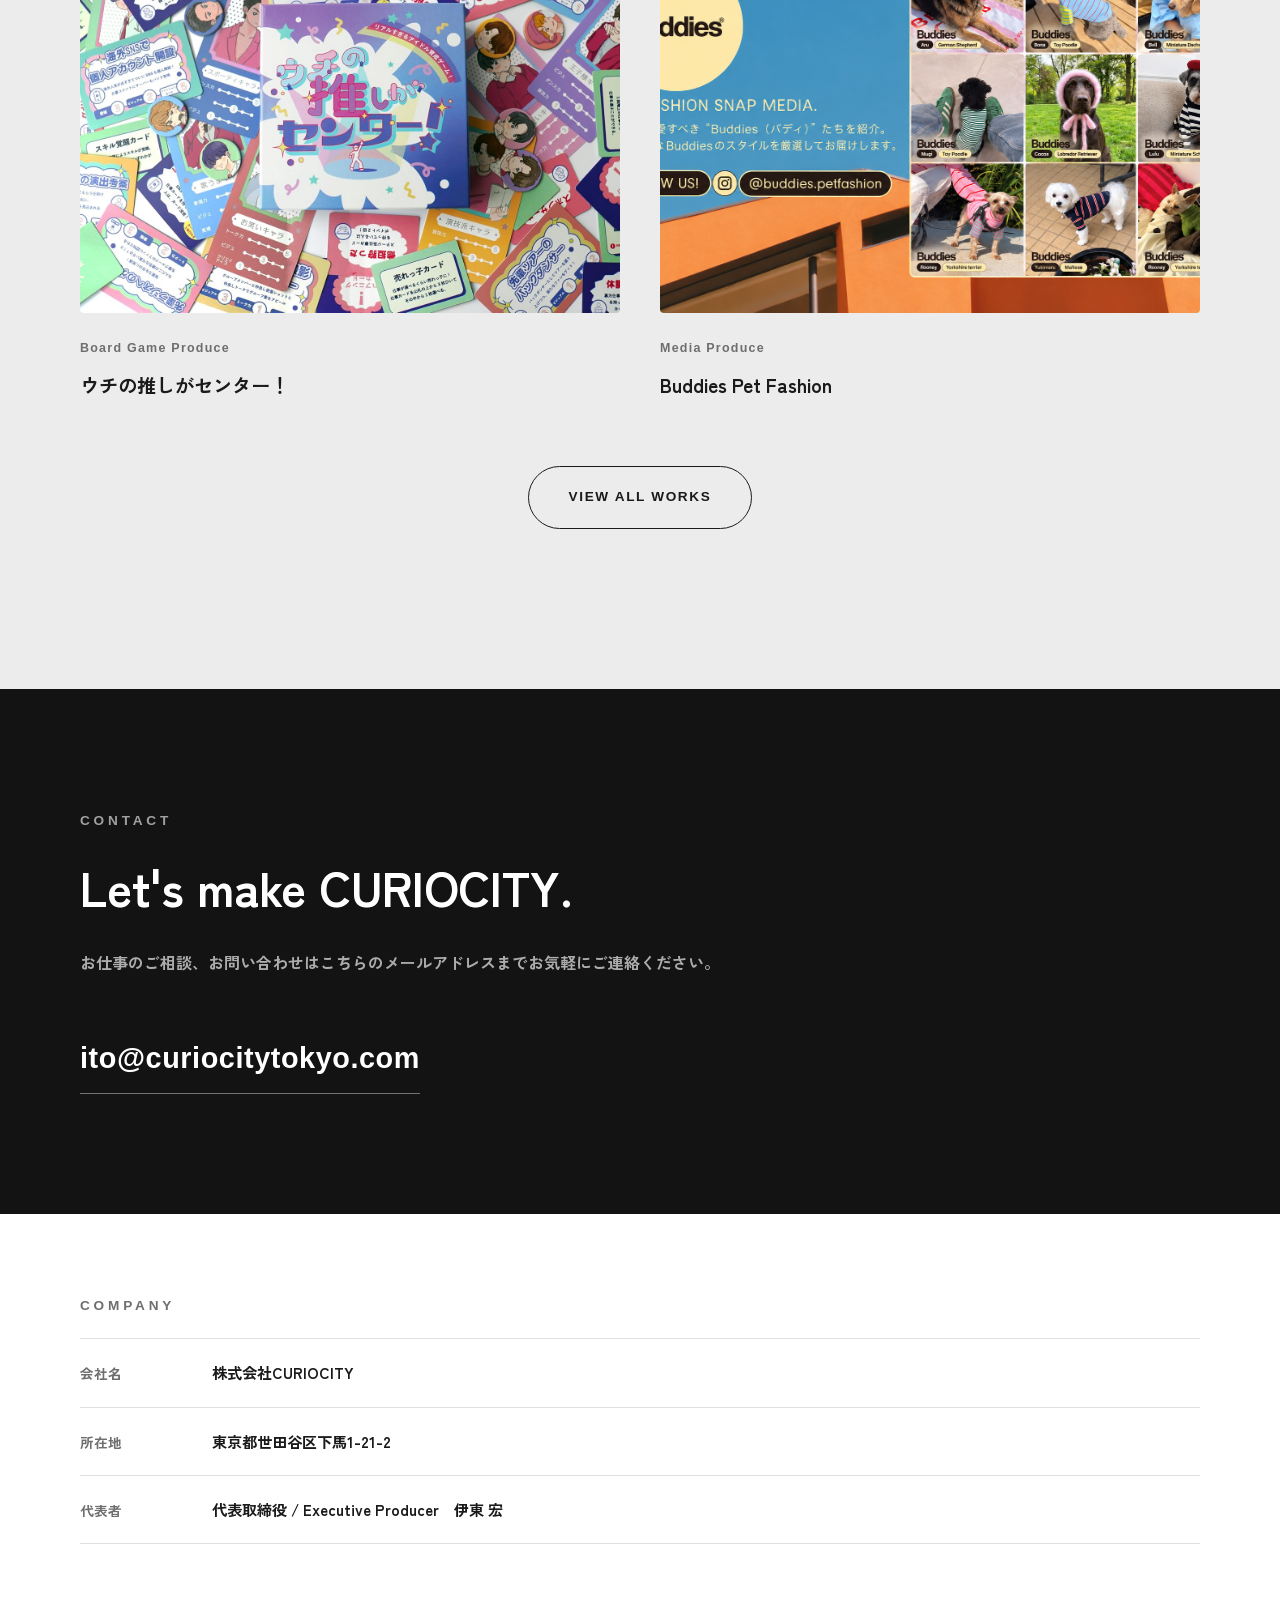
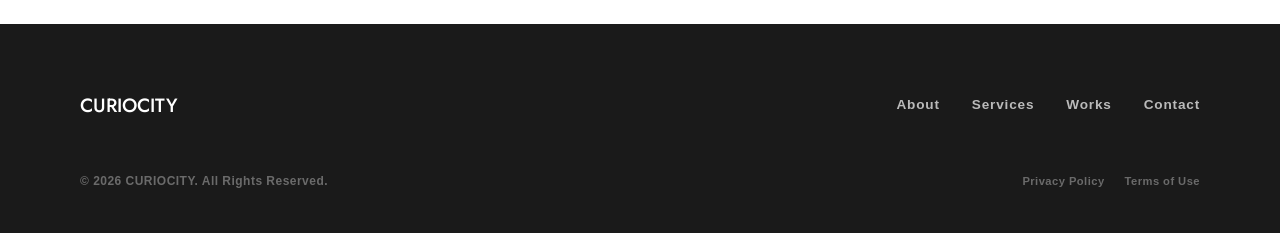
==== commit 12dc4926: "Expand top page Works preview to 6 entries Adds back ウチの推しがセンター！ and adds Buddies Pet Fashion.  Co-A" ====
--- a/index.html
+++ b/index.html
@@ -289,6 +289,30 @@
             </div>
           </a>
         </article>
+
+        <article class="work-card" data-reveal>
+          <a href="https://www.amazon.co.jp/dp/B0FD9FC2WZ" class="work-card__link" target="_blank" rel="noopener noreferrer">
+            <div class="work-card__image">
+              <img src="assets/images/works/04-oshi-center.jpg" alt="ウチの推しがセンター！" loading="lazy">
+            </div>
+            <div class="work-card__body">
+              <span class="work-card__category">Board Game Produce</span>
+              <h3 class="work-card__title">ウチの推しがセンター！</h3>
+            </div>
+          </a>
+        </article>
+
+        <article class="work-card" data-reveal>
+          <a href="https://buddies-petfashion.netlify.app/" class="work-card__link" target="_blank" rel="noopener noreferrer">
+            <div class="work-card__image">
+              <img src="assets/images/works/Buddies.png" alt="Buddies Pet Fashion" loading="lazy">
+            </div>
+            <div class="work-card__body">
+              <span class="work-card__category">Media Produce</span>
+              <h3 class="work-card__title">Buddies Pet Fashion</h3>
+            </div>
+          </a>
+        </article>
       </div>
 
       <a href="works.html" class="btn-outline works__more" data-reveal>VIEW ALL WORKS</a>
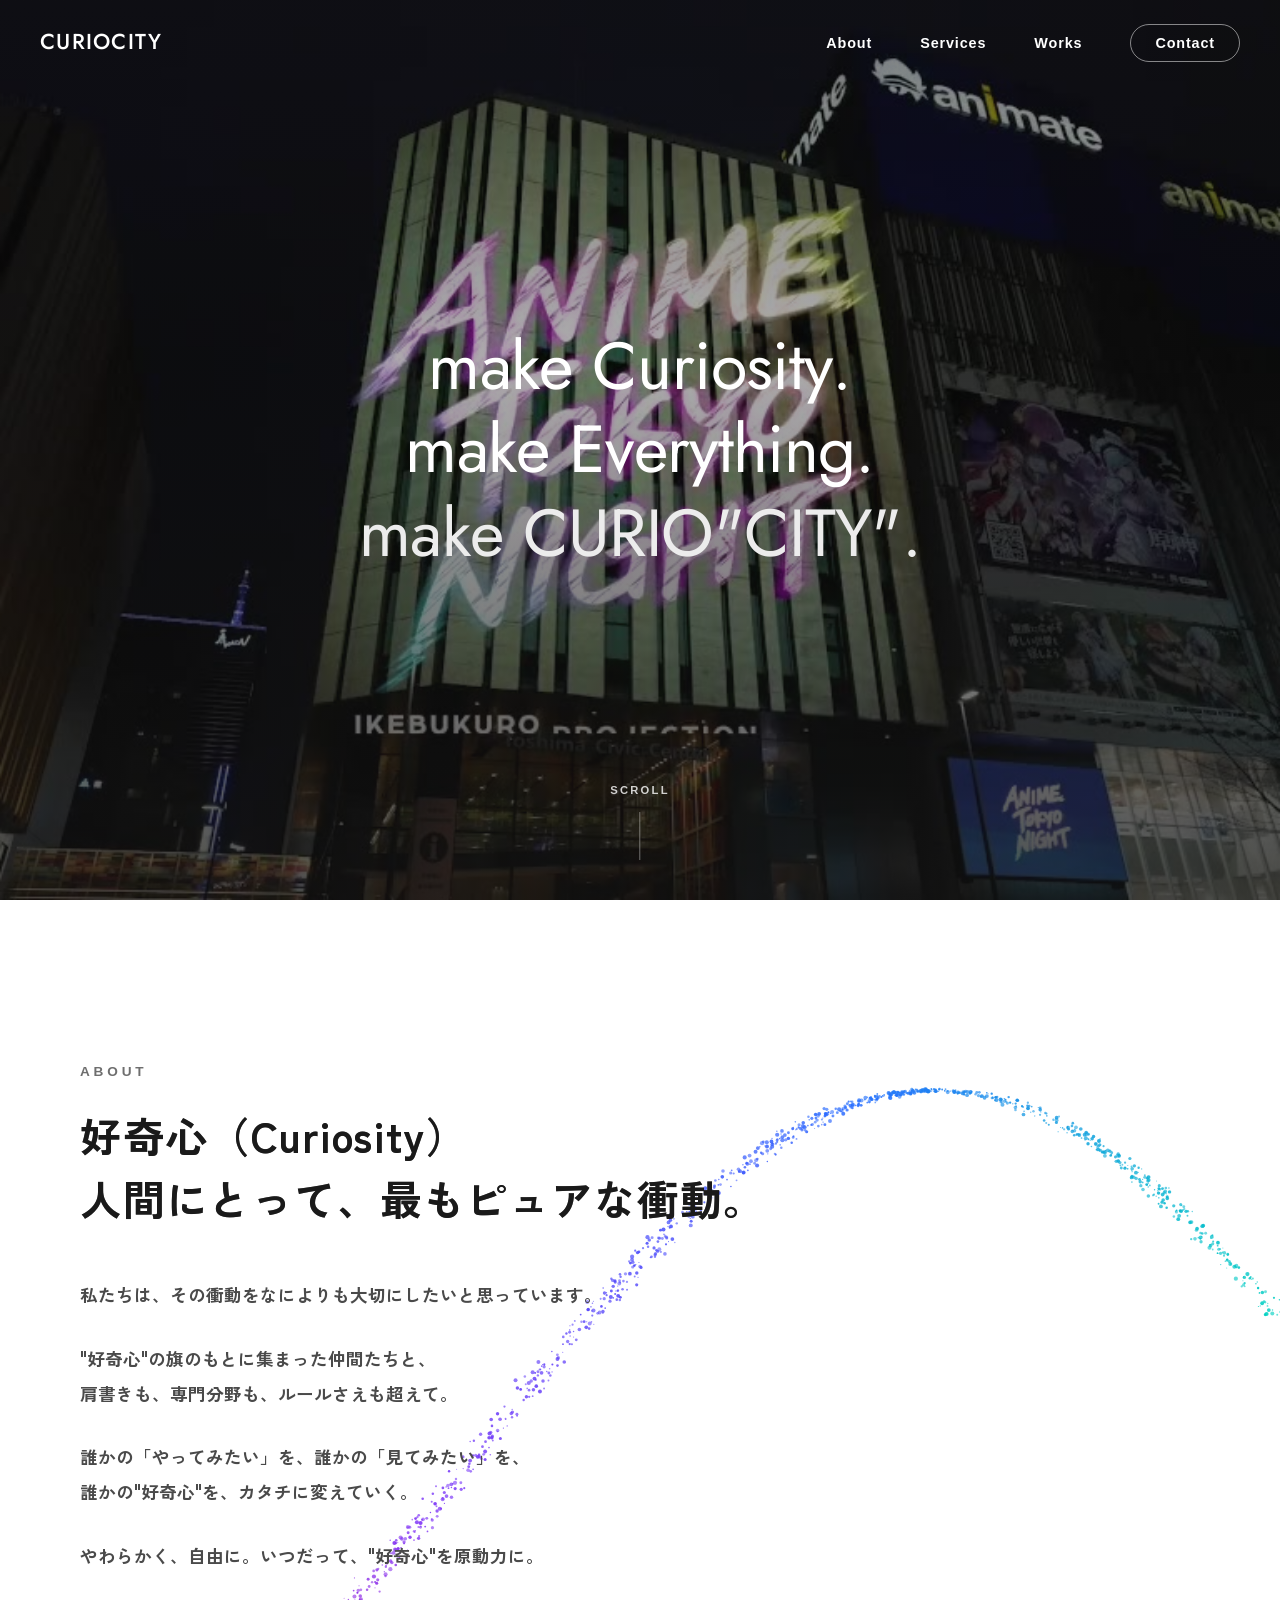
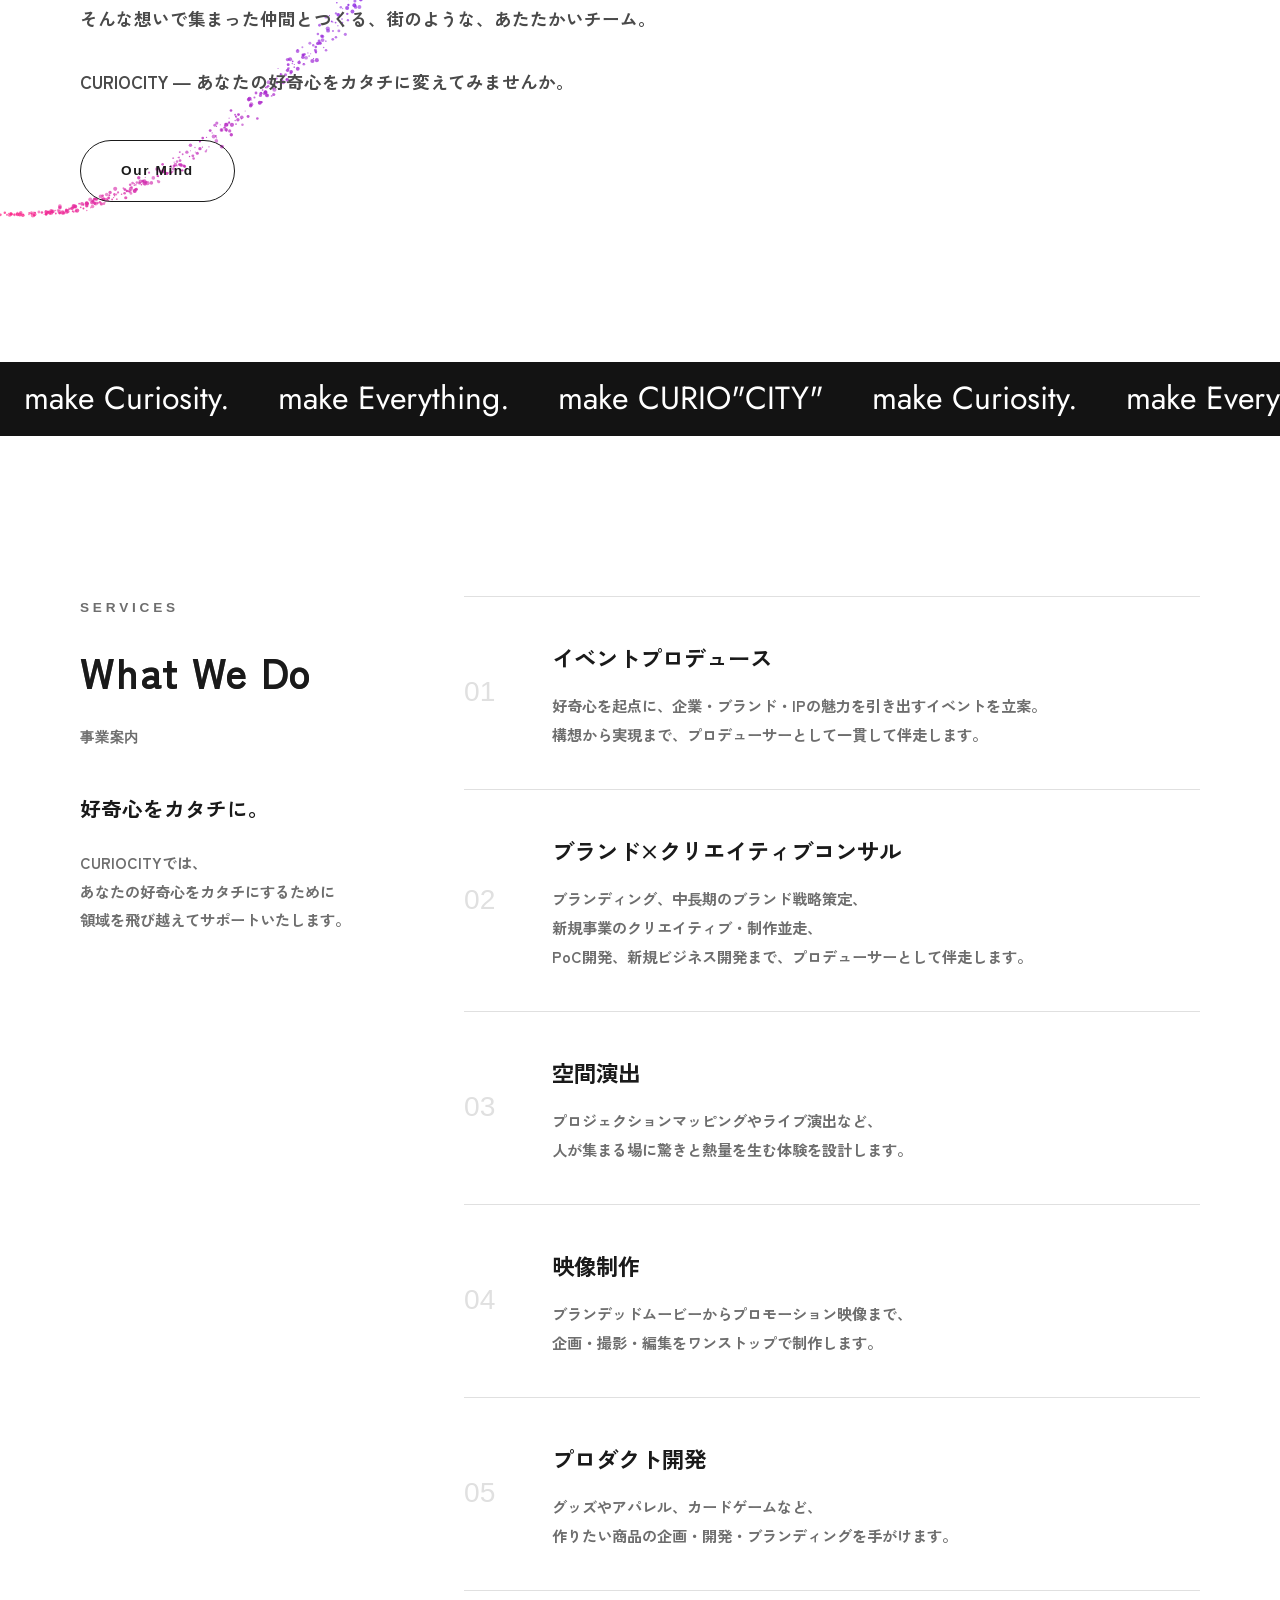
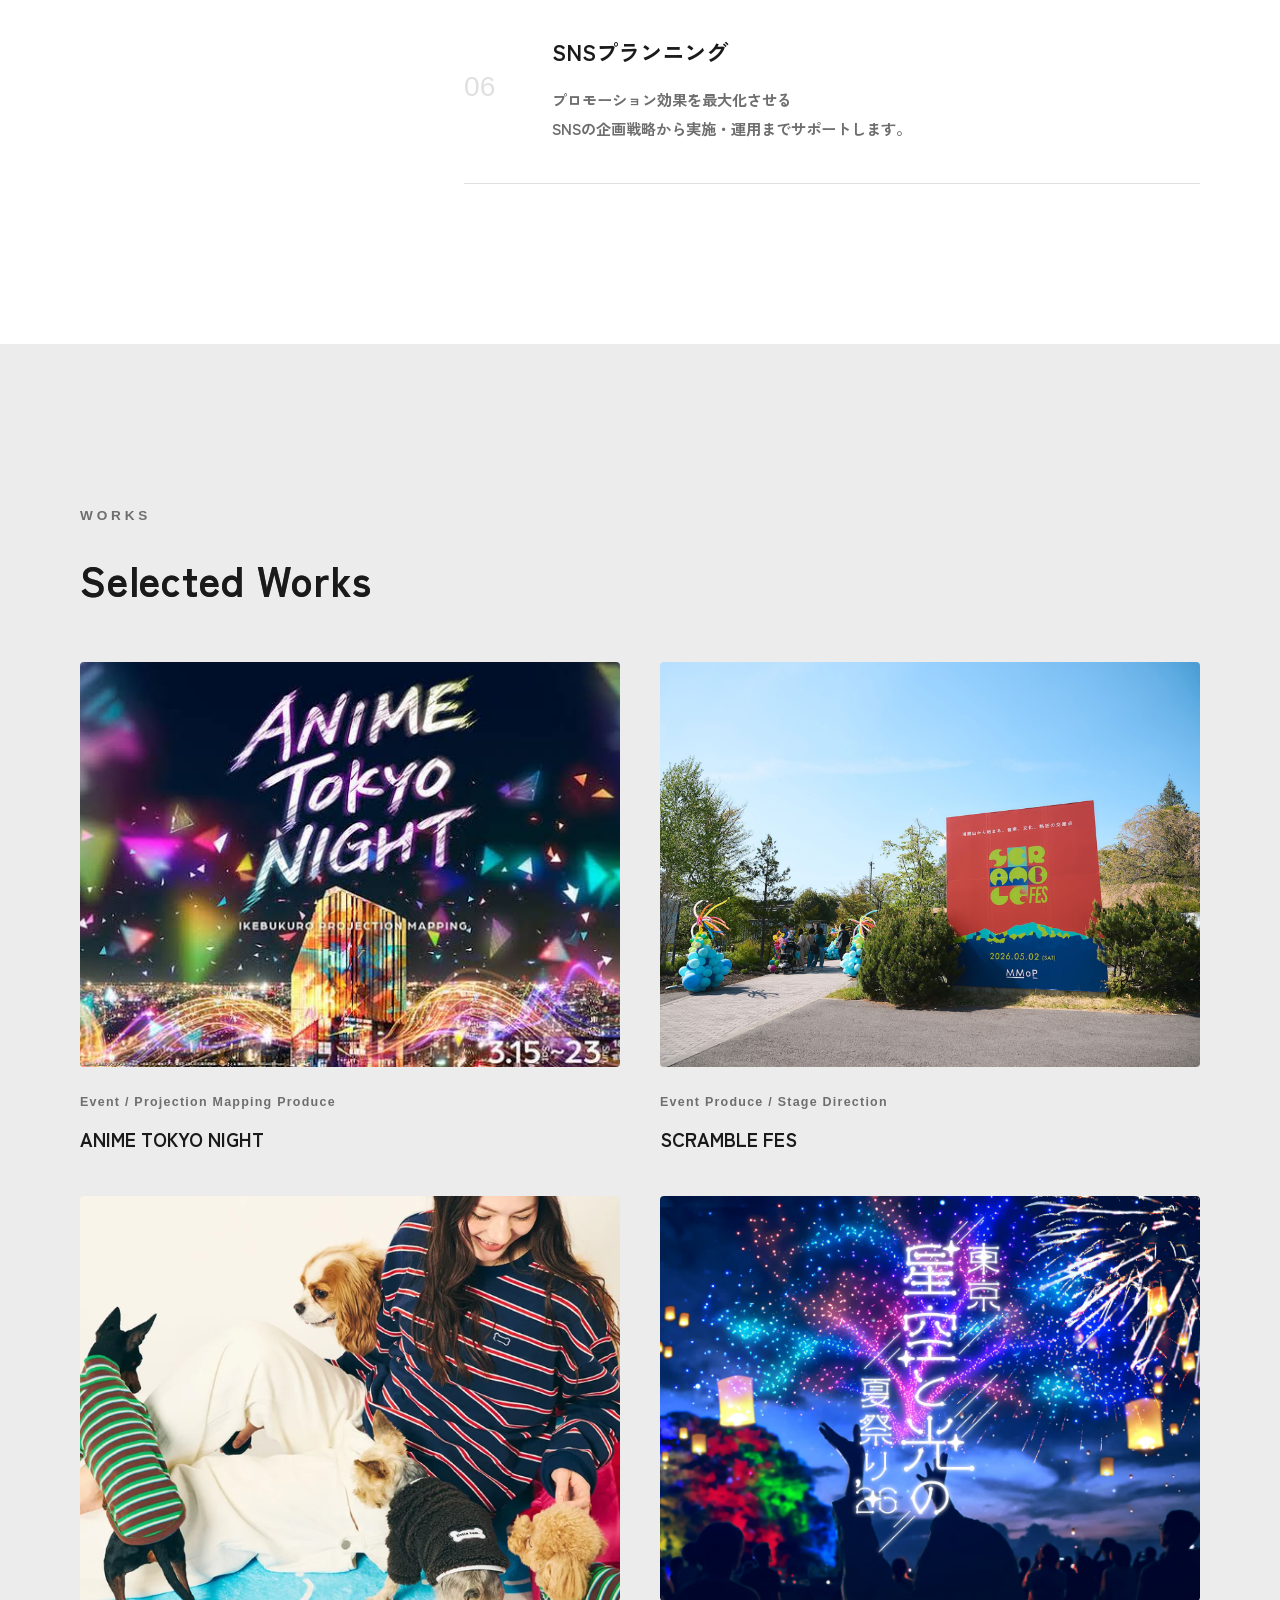
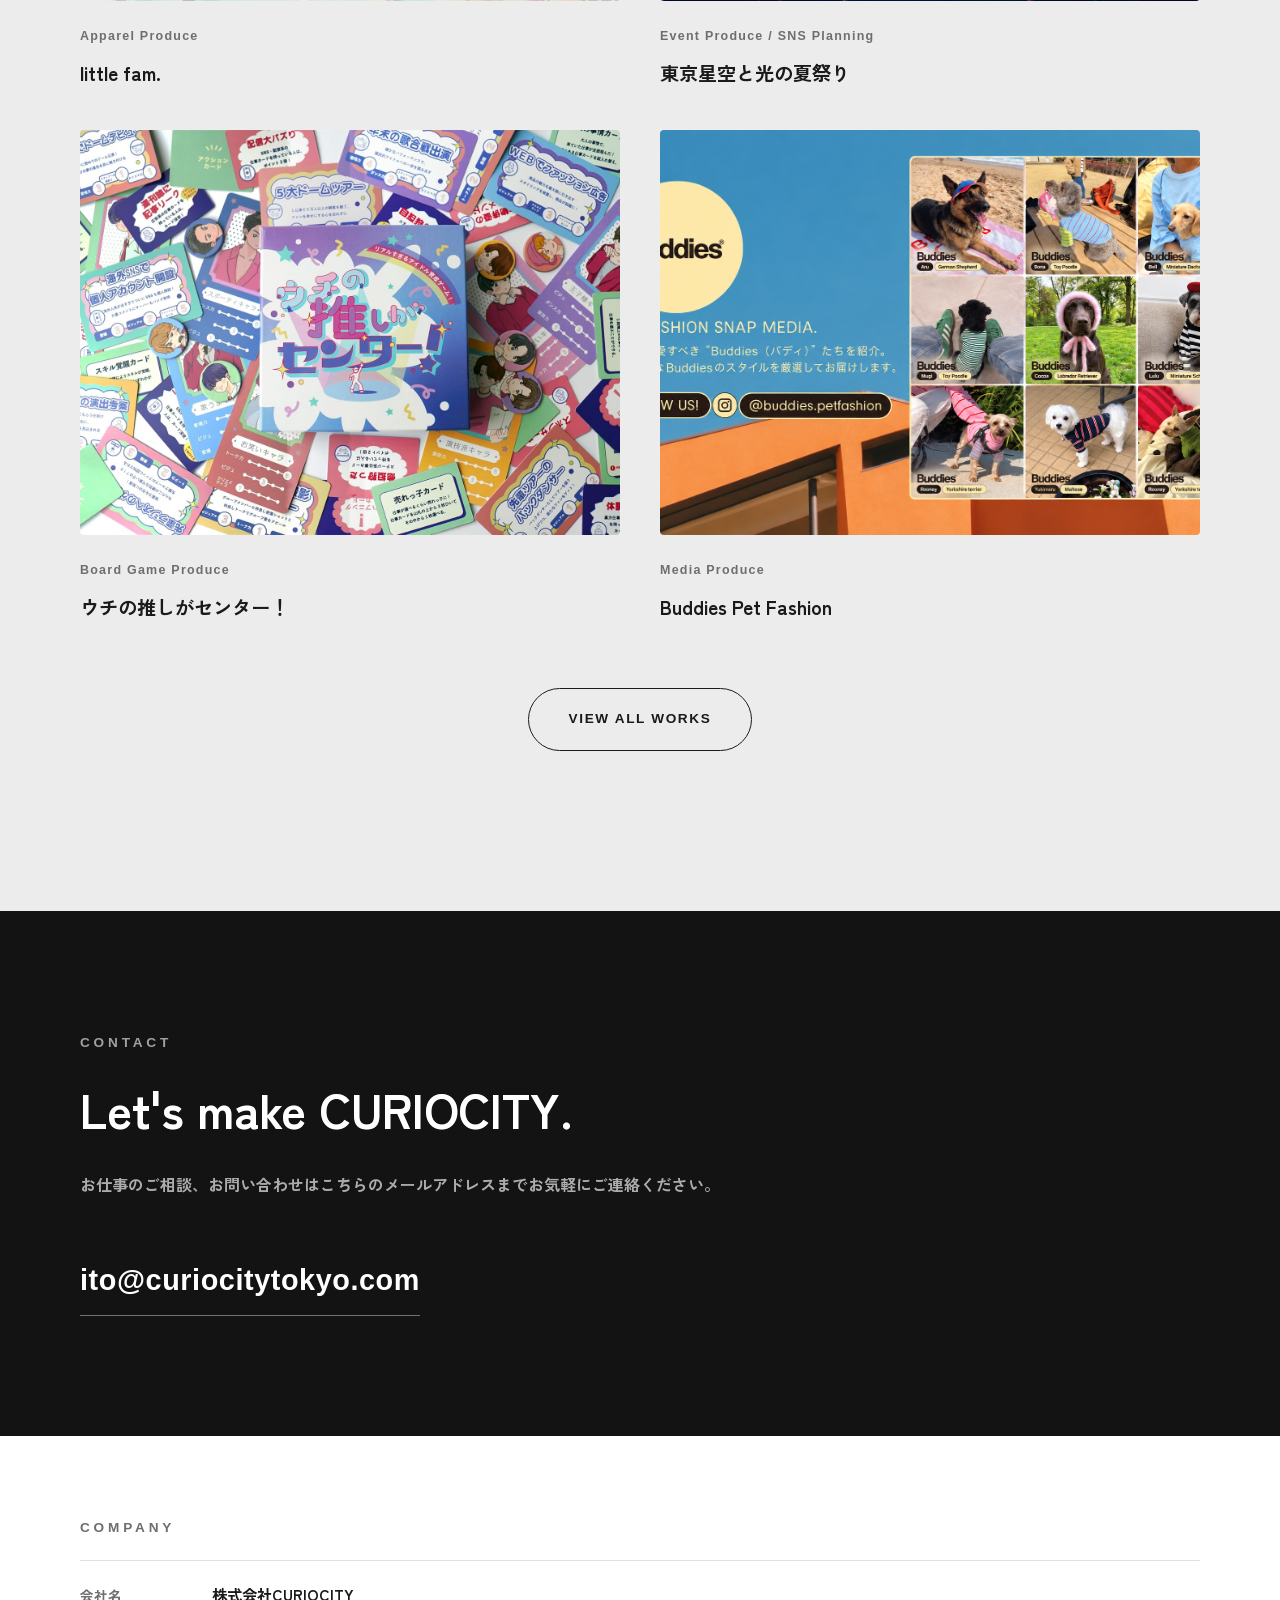
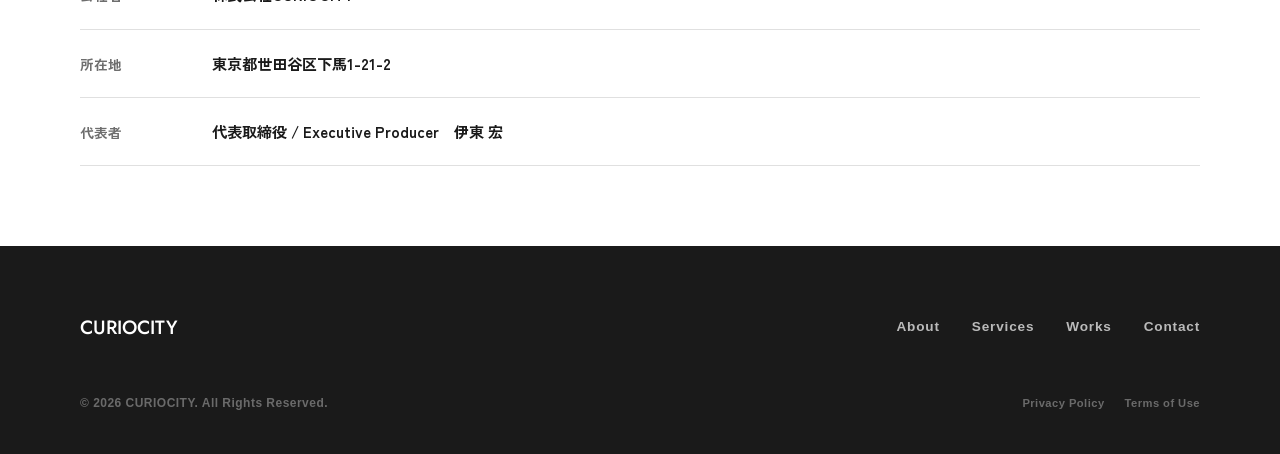
==== commit 8a9a90df: "Add Brand x Creative Consulting as service 02 and renumber the rest Existing 02-05 shift to 03-06.  " ====
--- a/index.html
+++ b/index.html
@@ -190,6 +190,18 @@
           <div class="service-item" data-reveal>
             <span class="service-item__num">02</span>
             <div class="service-item__body">
+              <h3 class="service-item__title">ブランド×クリエイティブコンサル</h3>
+              <p class="service-item__text">
+                ブランディング、中長期のブランド戦略策定、<br class="br-pc">
+                新規事業のクリエイティブ・制作並走、<br class="br-pc">
+                PoC開発、新規ビジネス開発まで、プロデューサーとして伴走します。
+              </p>
+            </div>
+          </div>
+
+          <div class="service-item" data-reveal>
+            <span class="service-item__num">03</span>
+            <div class="service-item__body">
               <h3 class="service-item__title">空間演出</h3>
               <p class="service-item__text">
                 プロジェクションマッピングやライブ演出など、<br class="br-pc">
@@ -199,7 +211,7 @@
           </div>
 
           <div class="service-item" data-reveal>
-            <span class="service-item__num">03</span>
+            <span class="service-item__num">04</span>
             <div class="service-item__body">
               <h3 class="service-item__title">映像制作</h3>
               <p class="service-item__text">
@@ -210,7 +222,7 @@
           </div>
 
           <div class="service-item" data-reveal>
-            <span class="service-item__num">04</span>
+            <span class="service-item__num">05</span>
             <div class="service-item__body">
               <h3 class="service-item__title">プロダクト開発</h3>
               <p class="service-item__text">
@@ -221,7 +233,7 @@
           </div>
 
           <div class="service-item" data-reveal>
-            <span class="service-item__num">05</span>
+            <span class="service-item__num">06</span>
             <div class="service-item__body">
               <h3 class="service-item__title">SNSプランニング</h3>
               <p class="service-item__text">
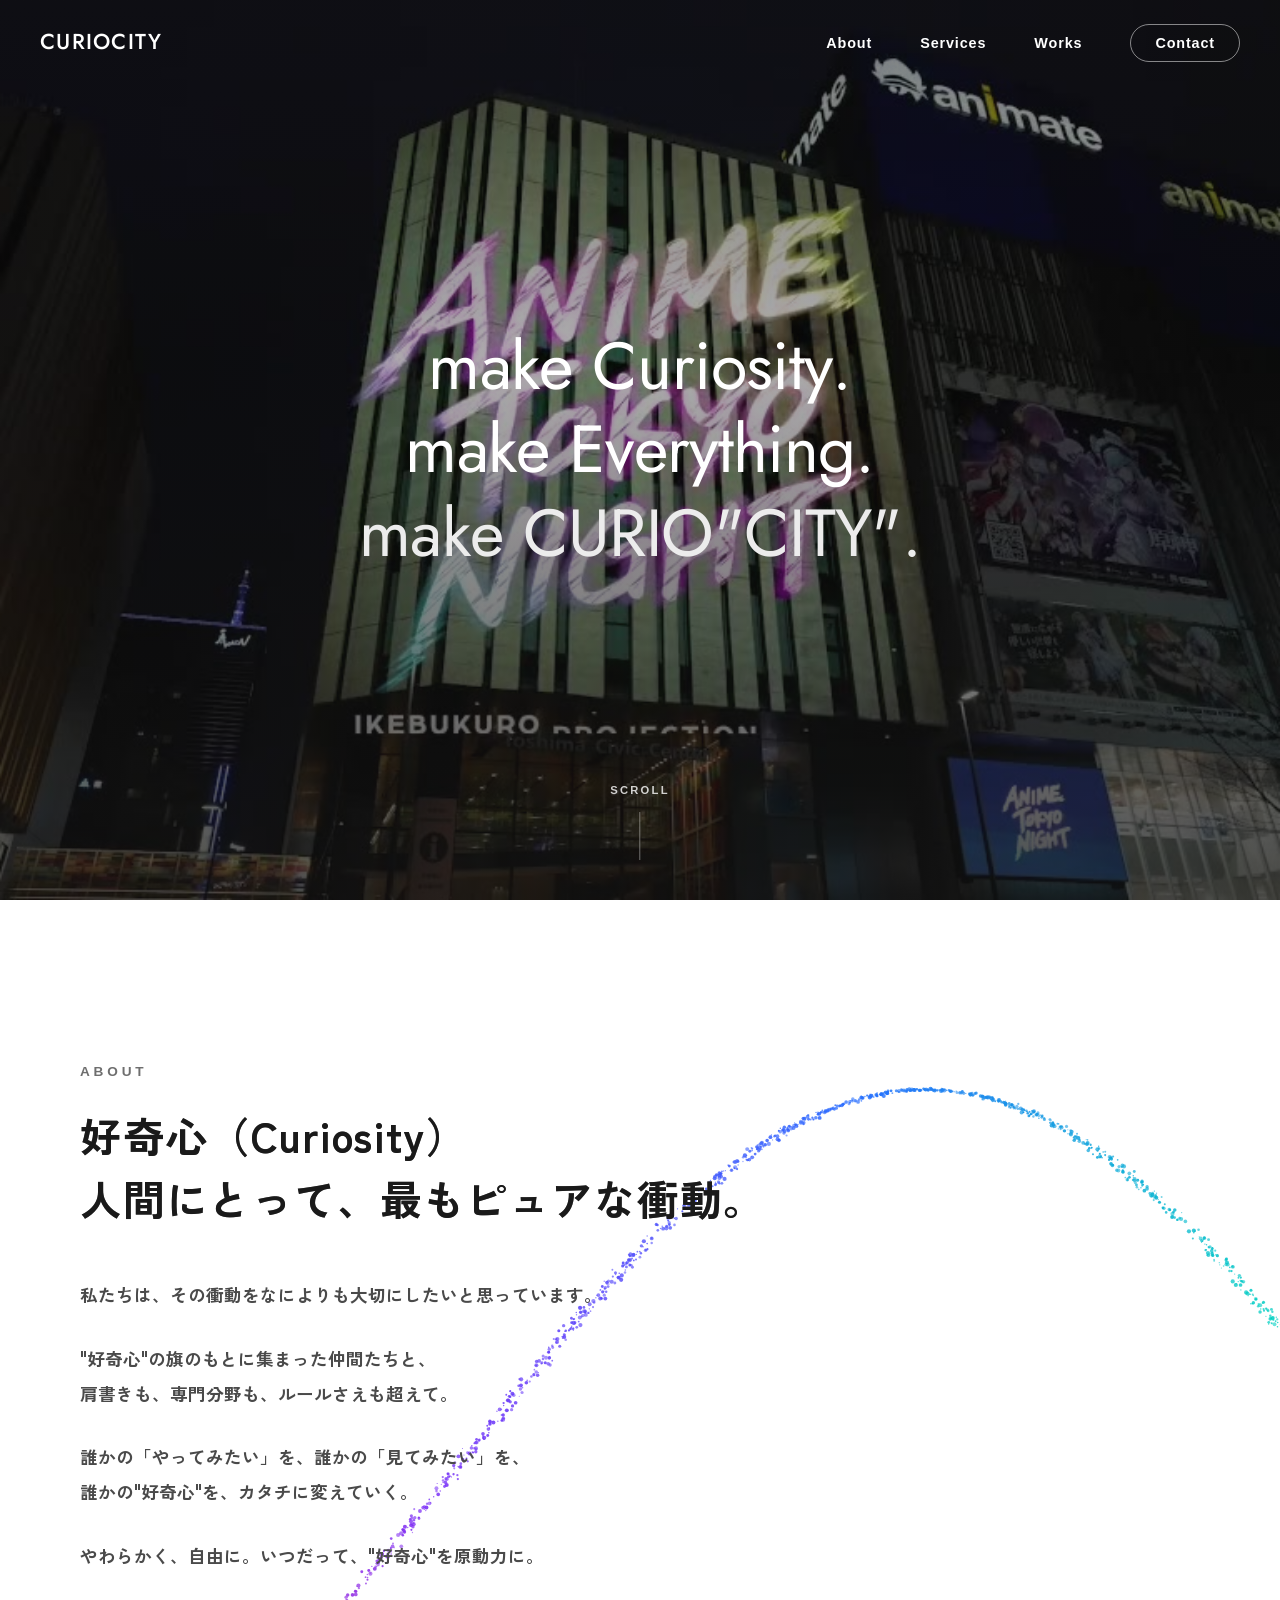
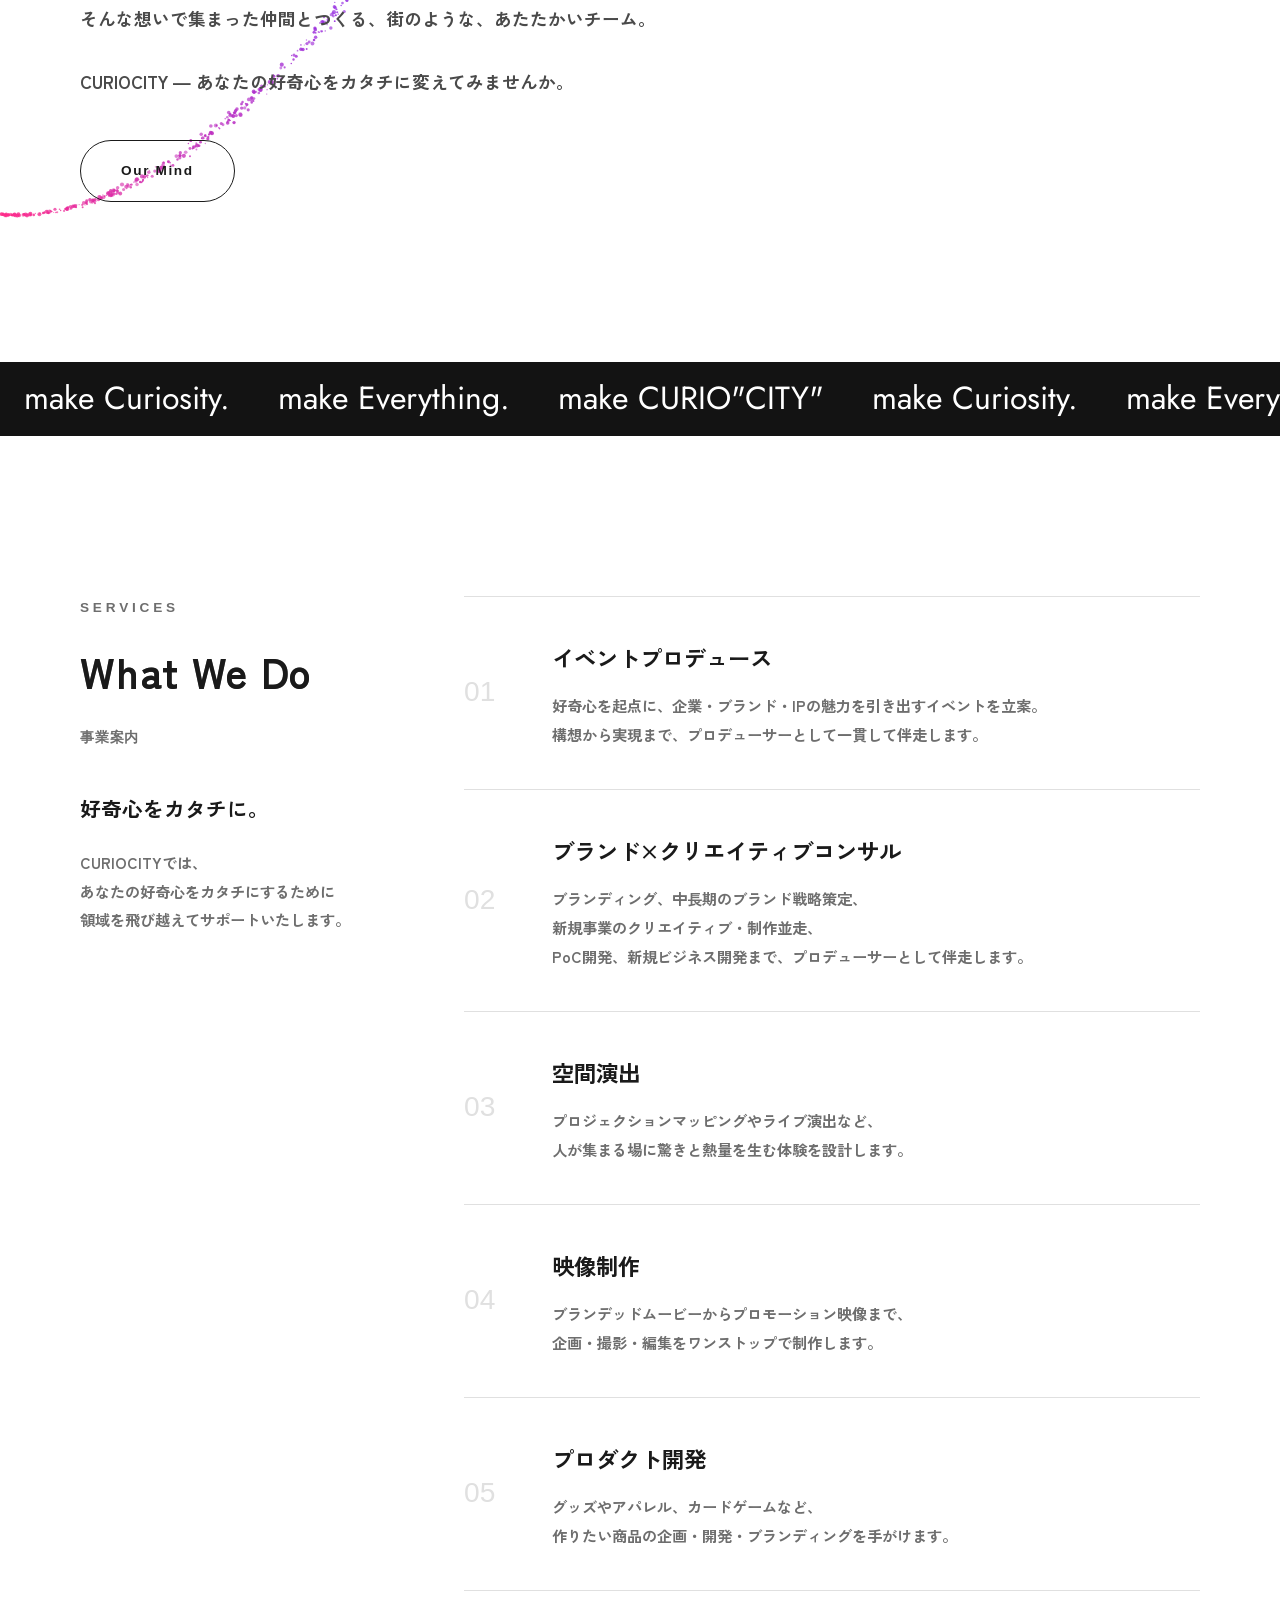
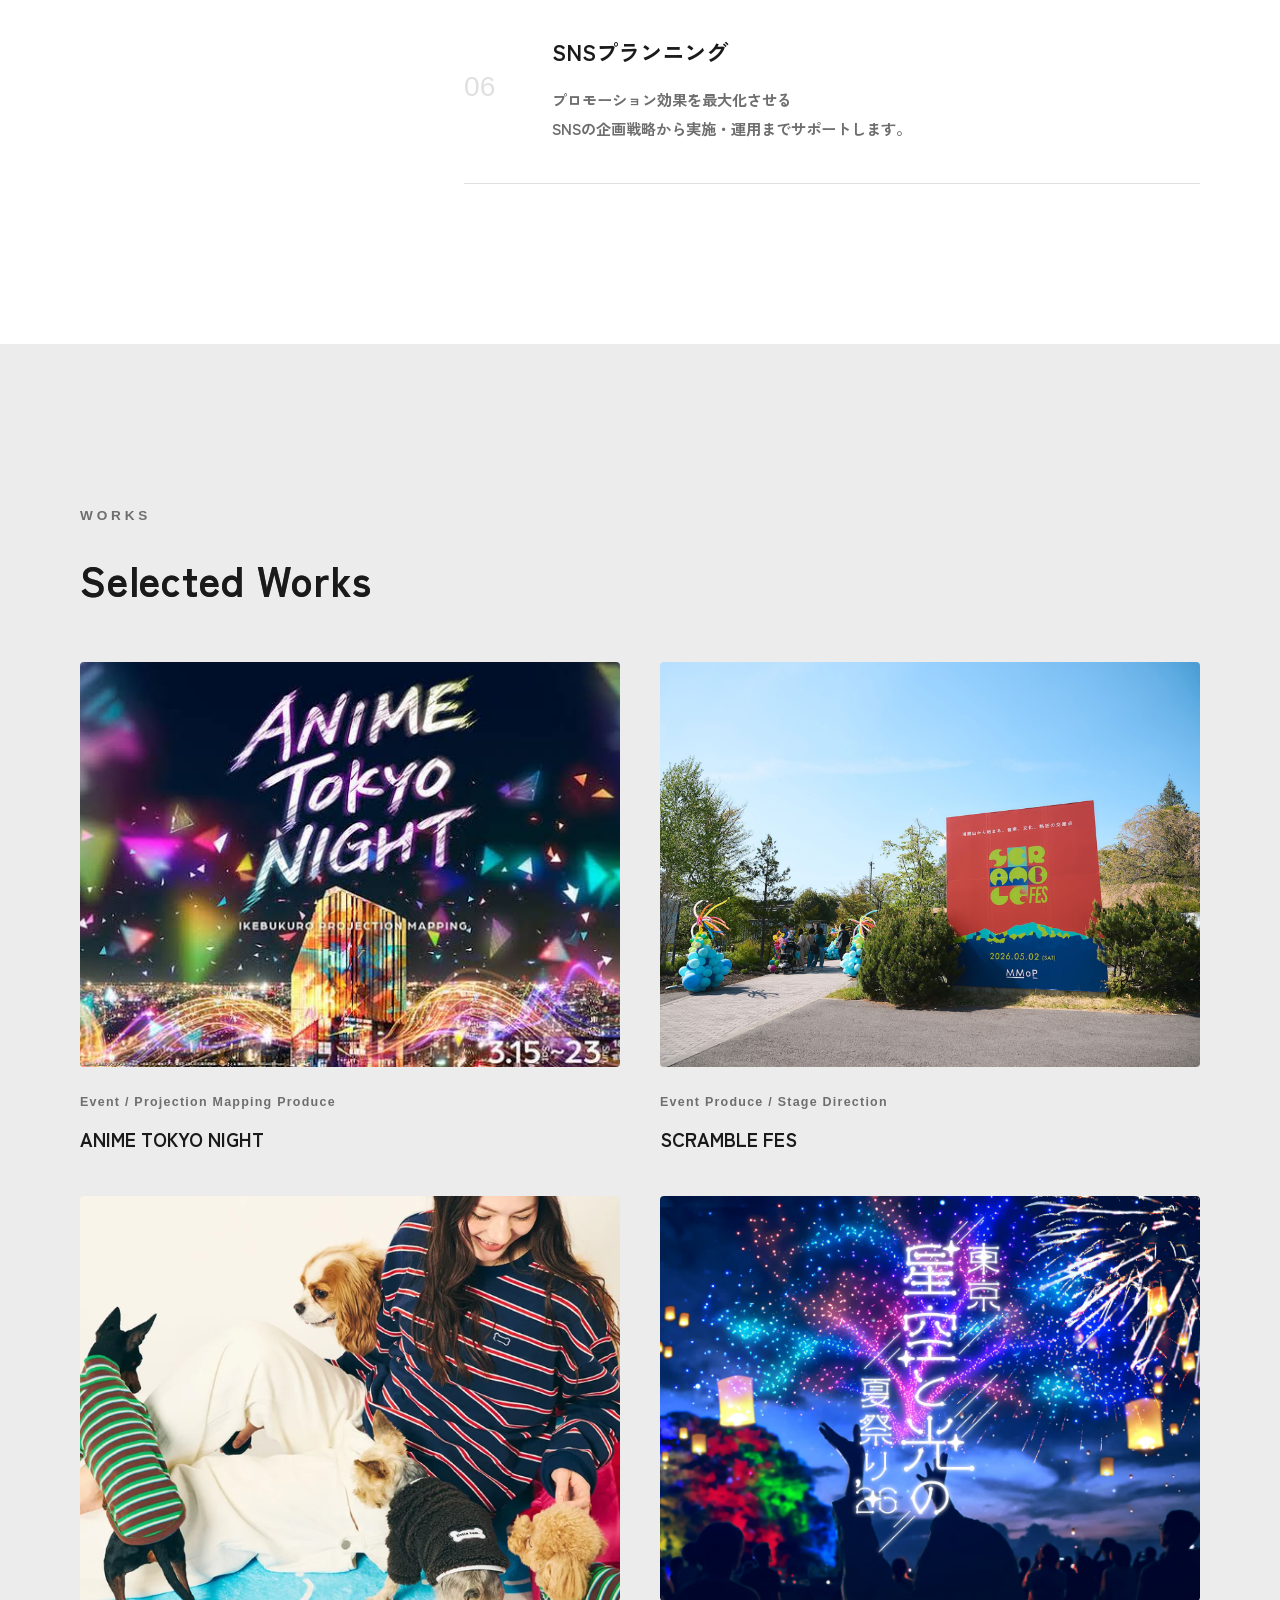
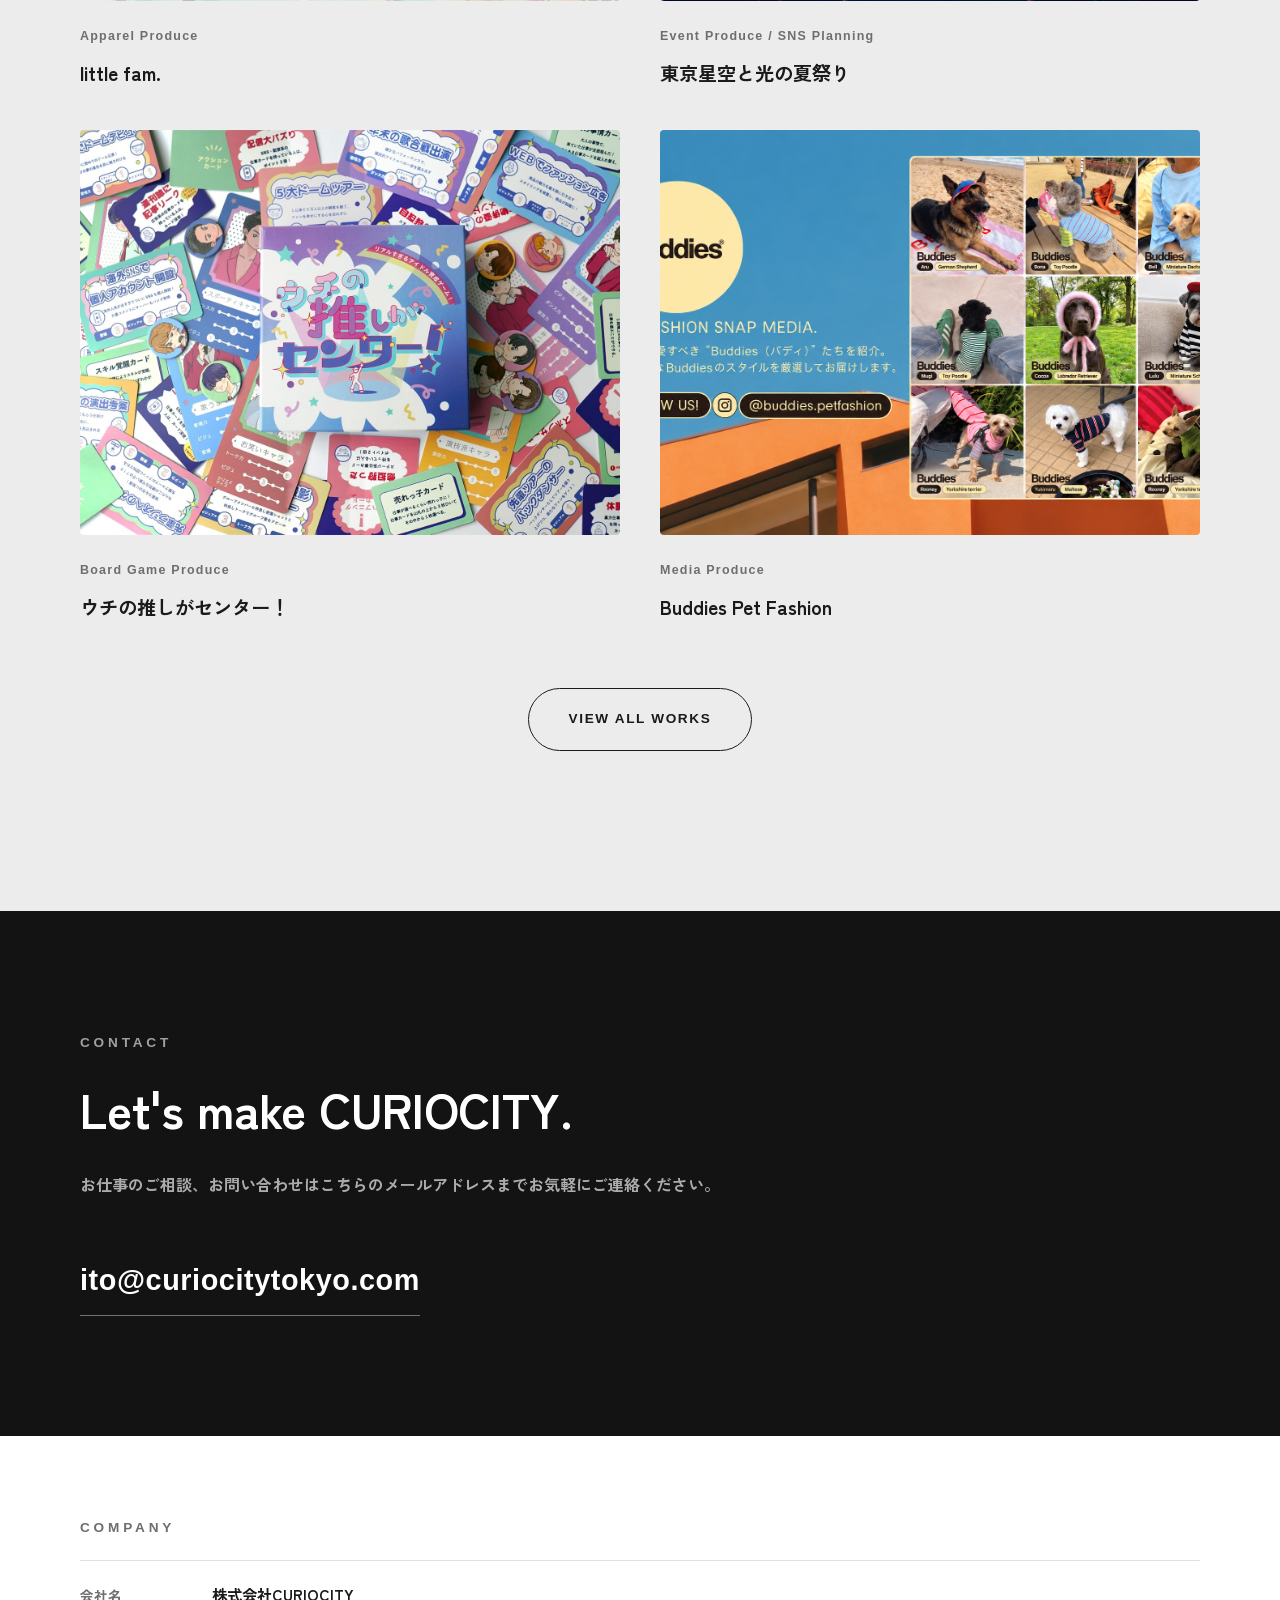
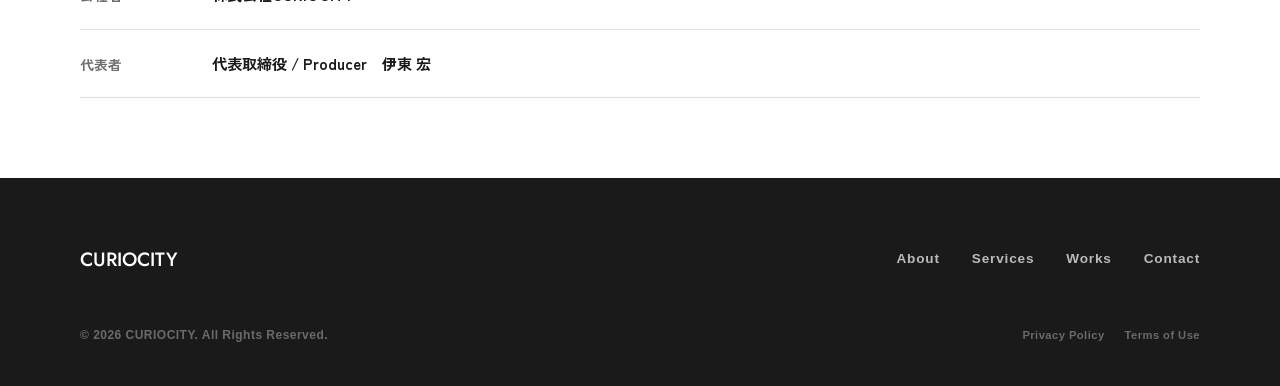
==== commit dbf48896: "Remove address from Company section and structured data; change title to Producer Co-Authored-By: Cl" ====
--- a/index.html
+++ b/index.html
@@ -51,13 +51,6 @@
   "alternateName": "CURIOCITY",
   "url": "https://curiocitytokyo.com/",
   "email": "ito@curiocitytokyo.com",
-  "address": {
-    "@type": "PostalAddress",
-    "streetAddress": "下馬1-21-2",
-    "addressLocality": "世田谷区",
-    "addressRegion": "東京都",
-    "addressCountry": "JP"
-  },
   "founder": {
     "@type": "Person",
     "name": "伊東 宏"
@@ -353,12 +346,8 @@
           <dd>株式会社CURIOCITY</dd>
         </div>
         <div class="company__row">
-          <dt>所在地</dt>
-          <dd>東京都世田谷区下馬1-21-2</dd>
-        </div>
-        <div class="company__row">
           <dt>代表者</dt>
-          <dd>代表取締役 / Executive Producer　伊東 宏</dd>
+          <dd>代表取締役 / Producer　伊東 宏</dd>
         </div>
       </dl>
     </div>
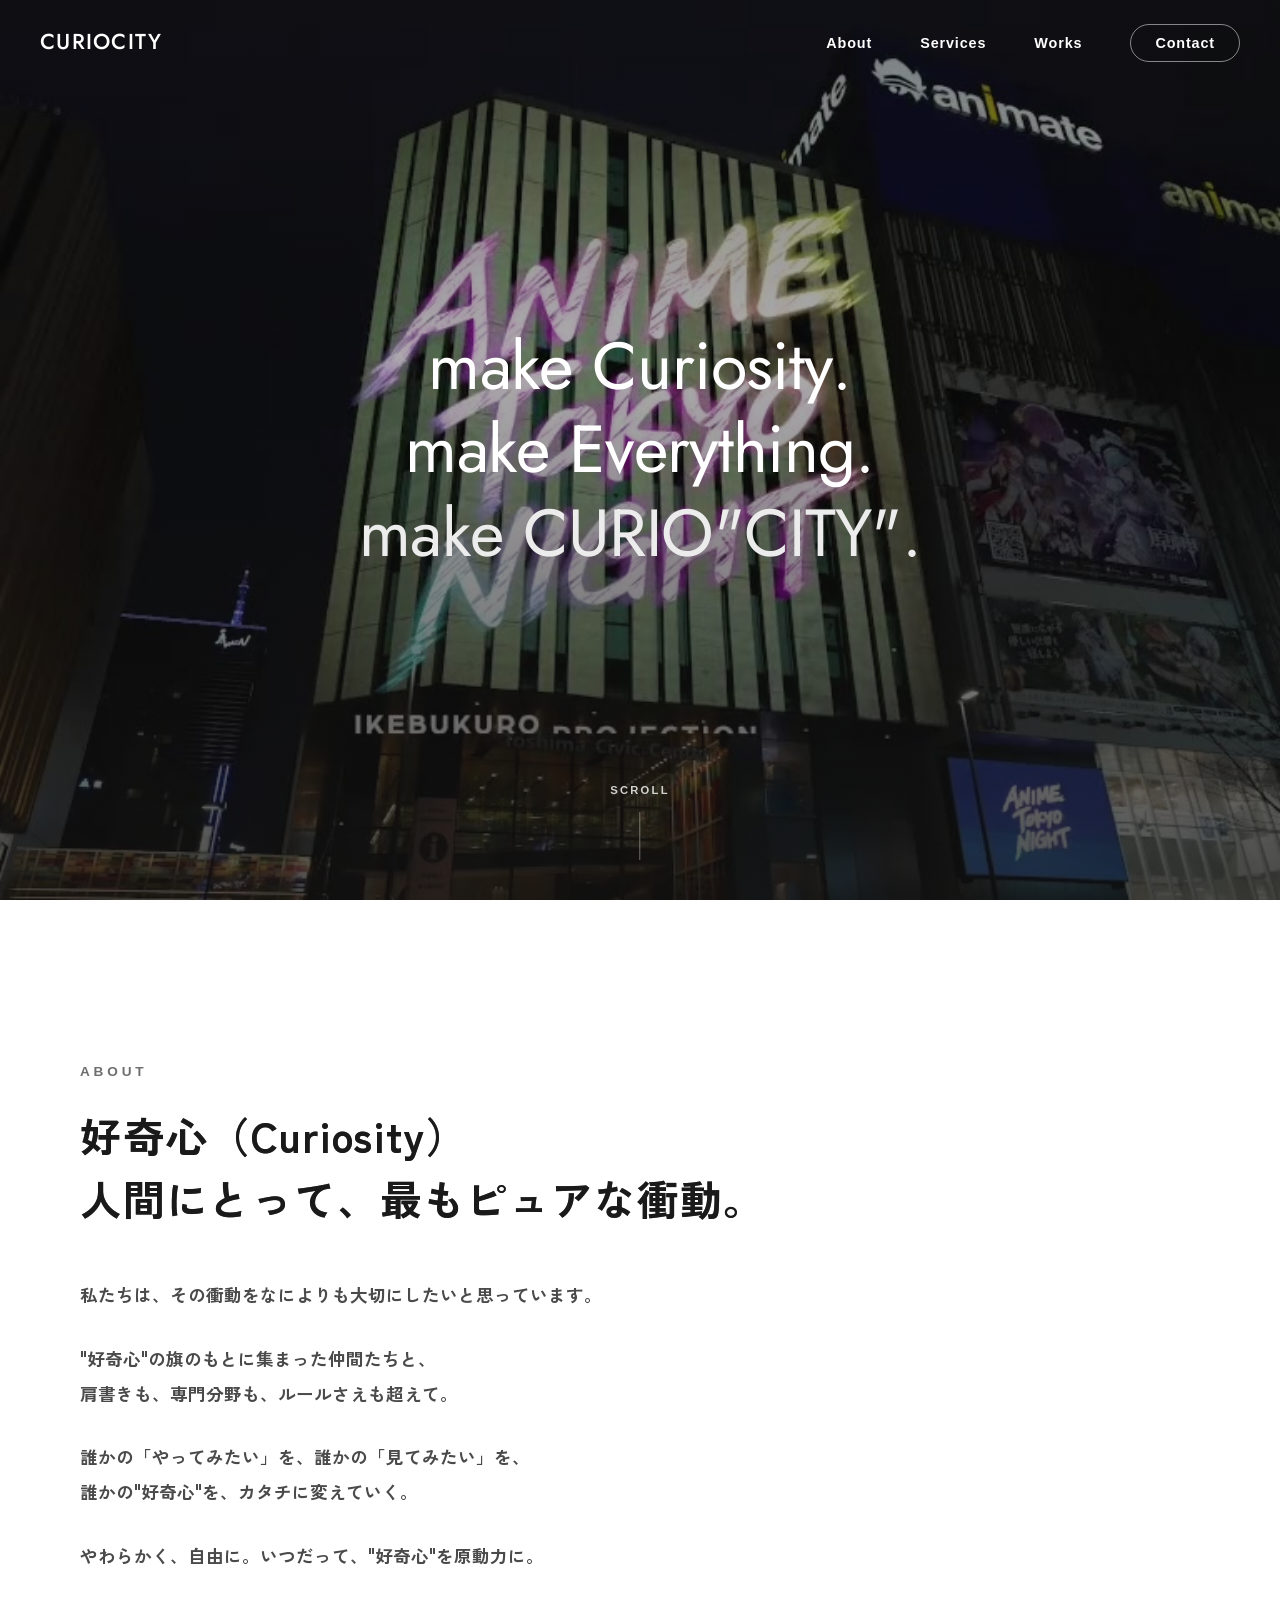
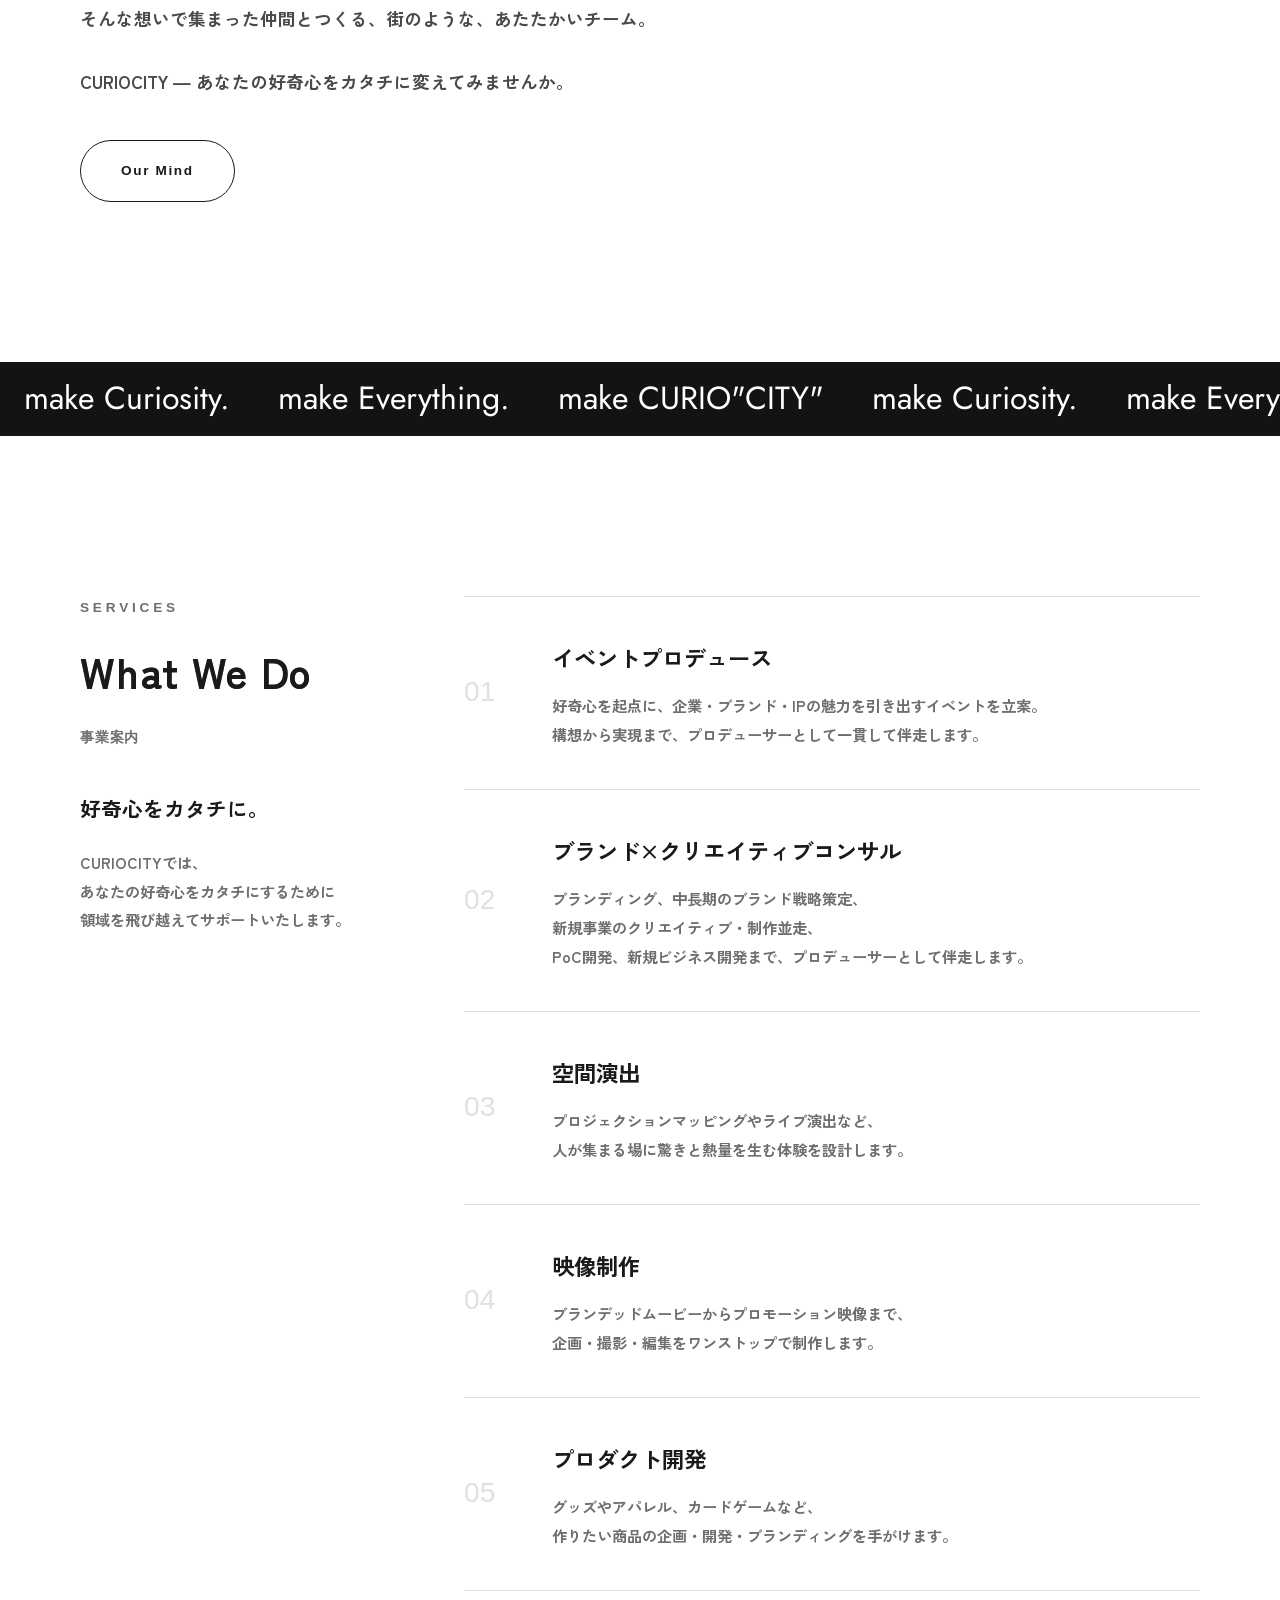
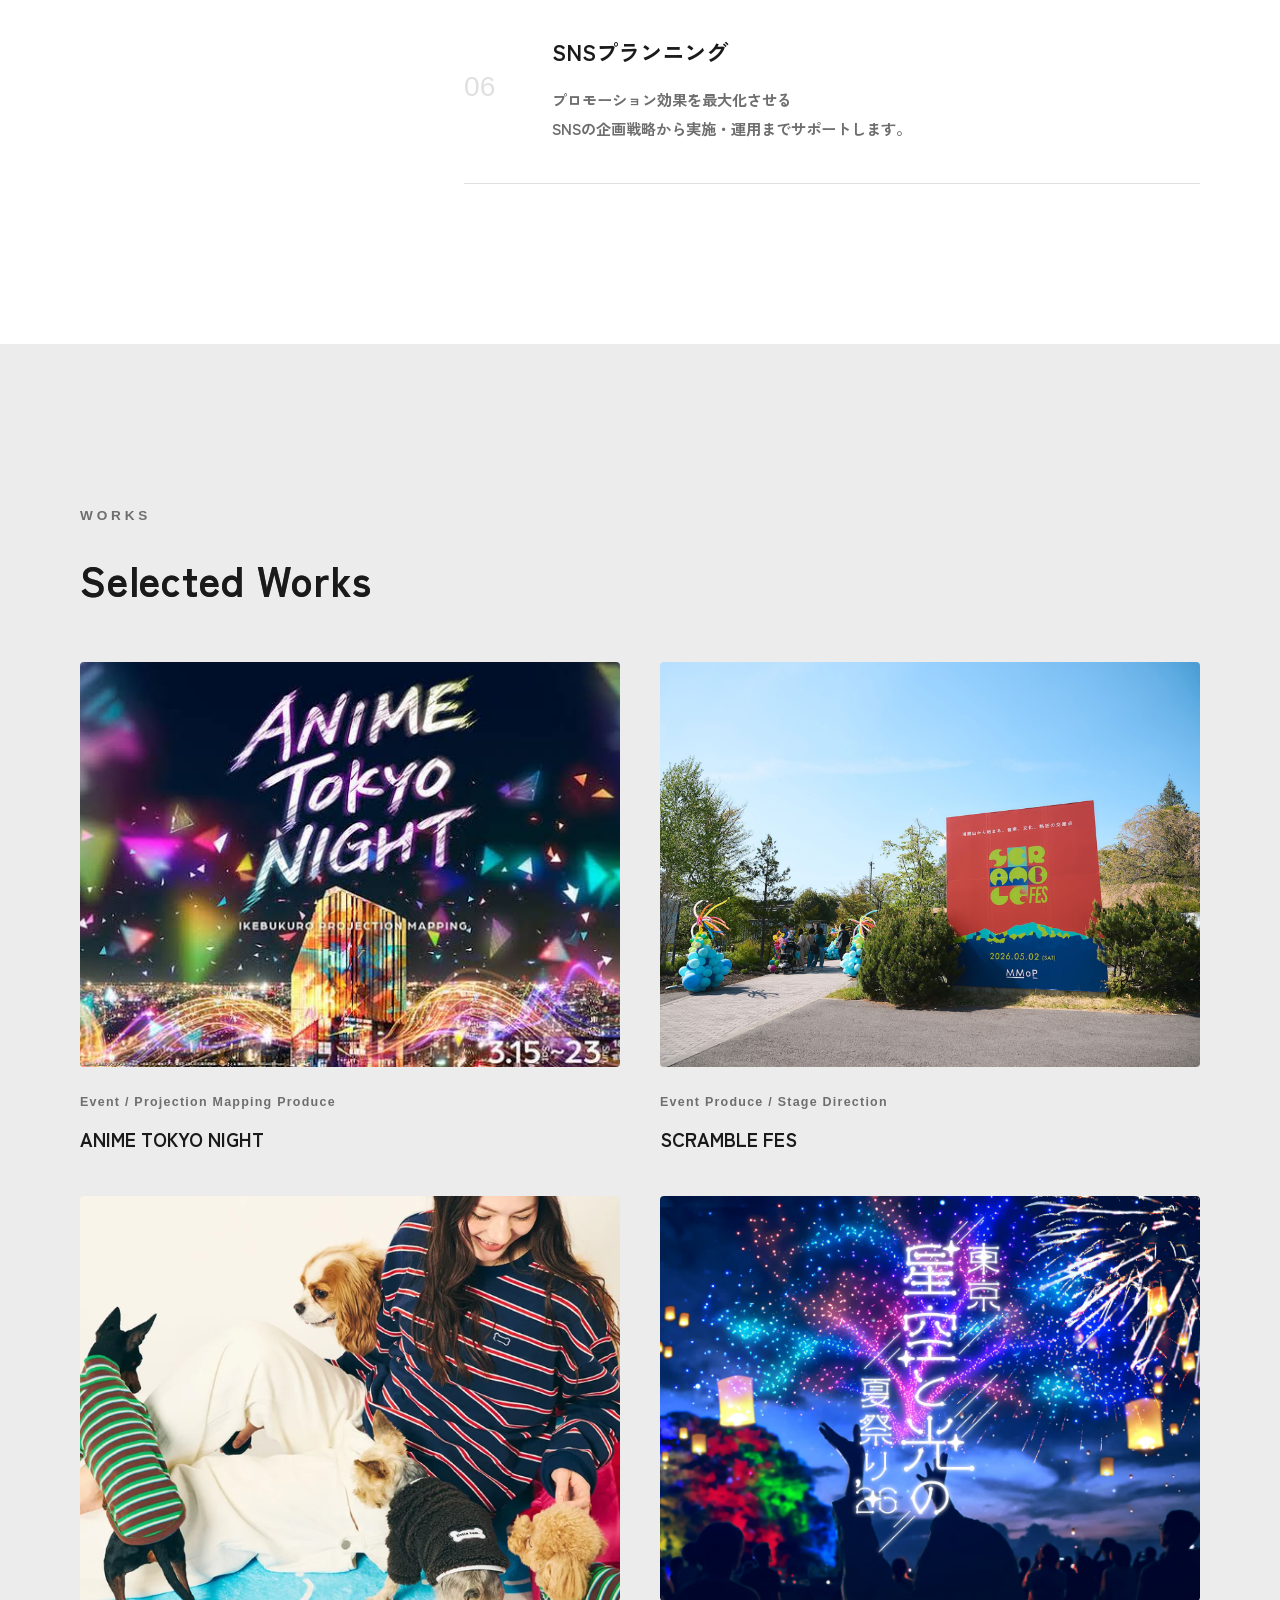
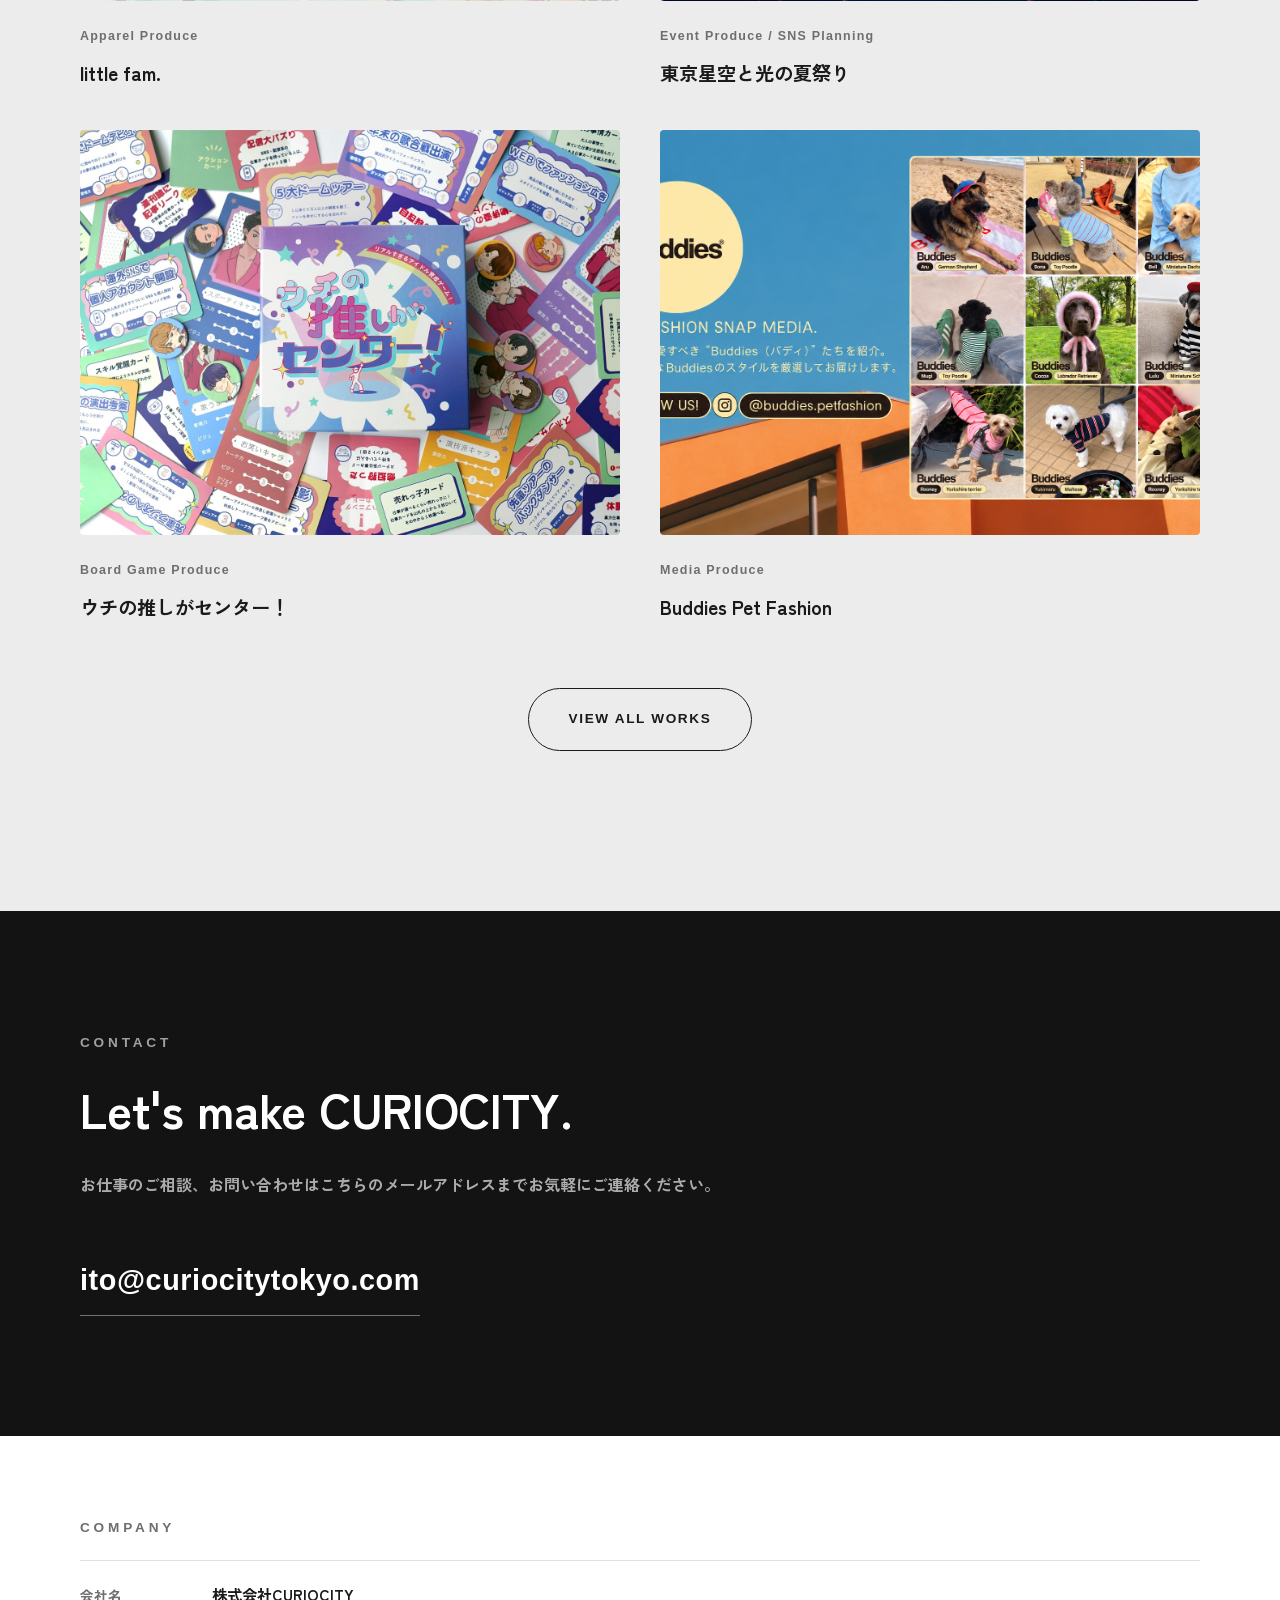
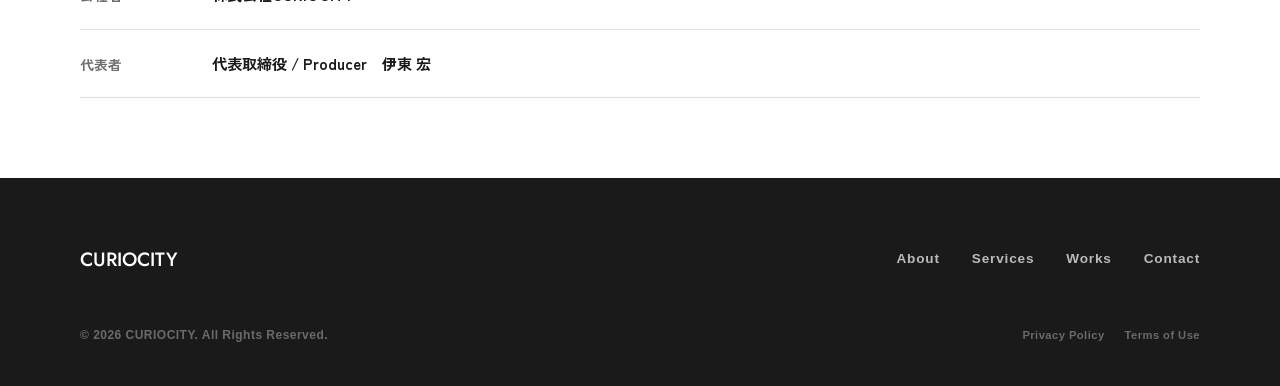
==== commit 55e728fc: "Replace About particle wave with cursor-following ripples Co-Authored-By: Claude Sonnet 5.5 <noreply" ====
--- a/index.html
+++ b/index.html
@@ -41,7 +41,7 @@
 <link rel="preconnect" href="https://fonts.googleapis.com">
 <link rel="preconnect" href="https://fonts.gstatic.com" crossorigin>
 <link href="https://fonts.googleapis.com/css2?family=Zen+Kaku+Gothic+New:wght@300;400;500;700;900&family=Jost:wght@300;400;500;600;700&display=swap" rel="stylesheet">
-<link rel="stylesheet" href="css/style.css?v=2">
+<link rel="stylesheet" href="css/style.css?v=6">
 
 <script type="application/ld+json">
 {
@@ -112,7 +112,6 @@
   <!-- ==================== ABOUT ==================== -->
   <section class="about" id="about">
     <div class="about__motion" aria-hidden="true">
-      <canvas class="about__canvas" id="about-particles"></canvas>
     </div>
     <div class="section-inner">
       <p class="section-label" data-reveal>ABOUT</p>
@@ -375,6 +374,6 @@
   </div>
 </footer>
 
-<script src="js/script.js?v=23"></script>
+<script src="js/script.js?v=27"></script>
 </body>
 </html>
--- a/css/style.css
+++ b/css/style.css
@@ -431,13 +431,8 @@
   position: absolute;
   inset: 0;
   z-index: 0;
+  overflow: hidden;
   pointer-events: none;
-}
-
-.about__canvas {
-  display: block;
-  width: 100%;
-  height: 100%;
 }
 
 .about__text {
@@ -795,19 +790,7 @@
   margin-top: 1.6em;
 }
 
-/* ---------- Ripple motion (multiple overlapping sources) ---------- */
-.ripple-group {
-  position: absolute;
-  width: 1px;
-  height: 1px;
-}
-
-.ripple-group--1 { top: 15%; left: 68%; }
-.ripple-group--2 { top: 38%; left: 92%; }
-.ripple-group--3 { top: 58%; left: 58%; }
-.ripple-group--4 { top: 78%; left: 86%; }
-.ripple-group--5 { top: 92%; left: 42%; }
-
+/* ---------- Ripple motion (rings spawned at the cursor) ---------- */
 .ripple {
   position: absolute;
   top: 0;
@@ -821,25 +804,12 @@
   animation: ripple-expand 5.5s cubic-bezier(0.2, 0.6, 0.4, 1) infinite;
 }
 
-.ripple-group--1 .ripple { animation-duration: 5.5s; animation-delay: 0s; }
-.ripple-group--1 .ripple:nth-child(2) { animation-delay: 1.8s; }
-.ripple-group--1 .ripple:nth-child(3) { animation-delay: 3.6s; }
-
-.ripple-group--2 .ripple { animation-duration: 6.5s; animation-delay: 0.8s; width: 110px; height: 110px; }
-.ripple-group--2 .ripple:nth-child(2) { animation-delay: 2.9s; }
-.ripple-group--2 .ripple:nth-child(3) { animation-delay: 5s; }
-
-.ripple-group--3 .ripple { animation-duration: 4.8s; animation-delay: 2.2s; width: 160px; height: 160px; }
-.ripple-group--3 .ripple:nth-child(2) { animation-delay: 3.8s; }
-.ripple-group--3 .ripple:nth-child(3) { animation-delay: 5.4s; }
-
-.ripple-group--4 .ripple { animation-duration: 7s; animation-delay: 1.5s; width: 100px; height: 100px; }
-.ripple-group--4 .ripple:nth-child(2) { animation-delay: 3.8s; }
-.ripple-group--4 .ripple:nth-child(3) { animation-delay: 6.1s; }
-
-.ripple-group--5 .ripple { animation-duration: 6s; animation-delay: 3.2s; width: 130px; height: 130px; }
-.ripple-group--5 .ripple:nth-child(2) { animation-delay: 5.2s; }
-.ripple-group--5 .ripple:nth-child(3) { animation-delay: 7.2s; }
+/* Rings spawned at the cursor: play once, then get removed by JS */
+.ripple.ripple--cursor {
+  width: 120px;
+  height: 120px;
+  animation: ripple-expand 5.6s cubic-bezier(0.2, 0.6, 0.4, 1) 1 forwards;
+}
 
 @keyframes ripple-expand {
   0% {
